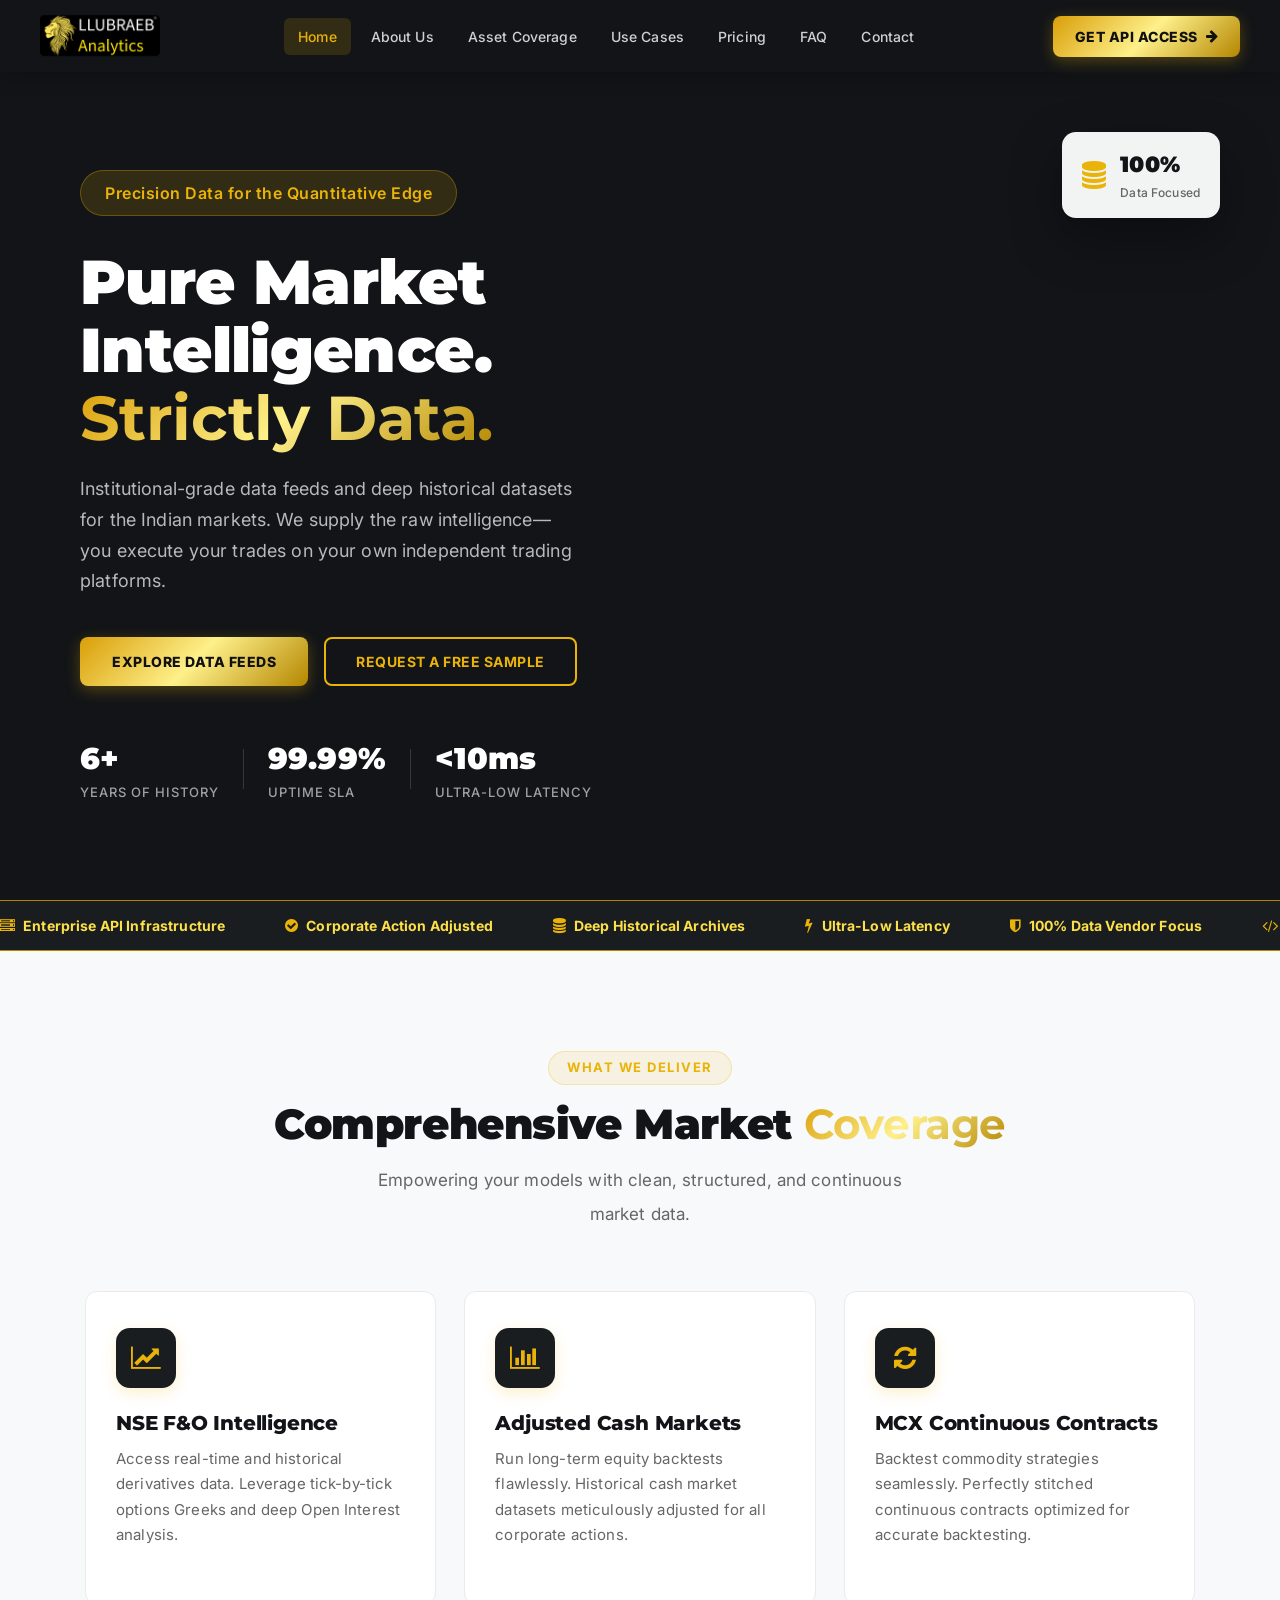
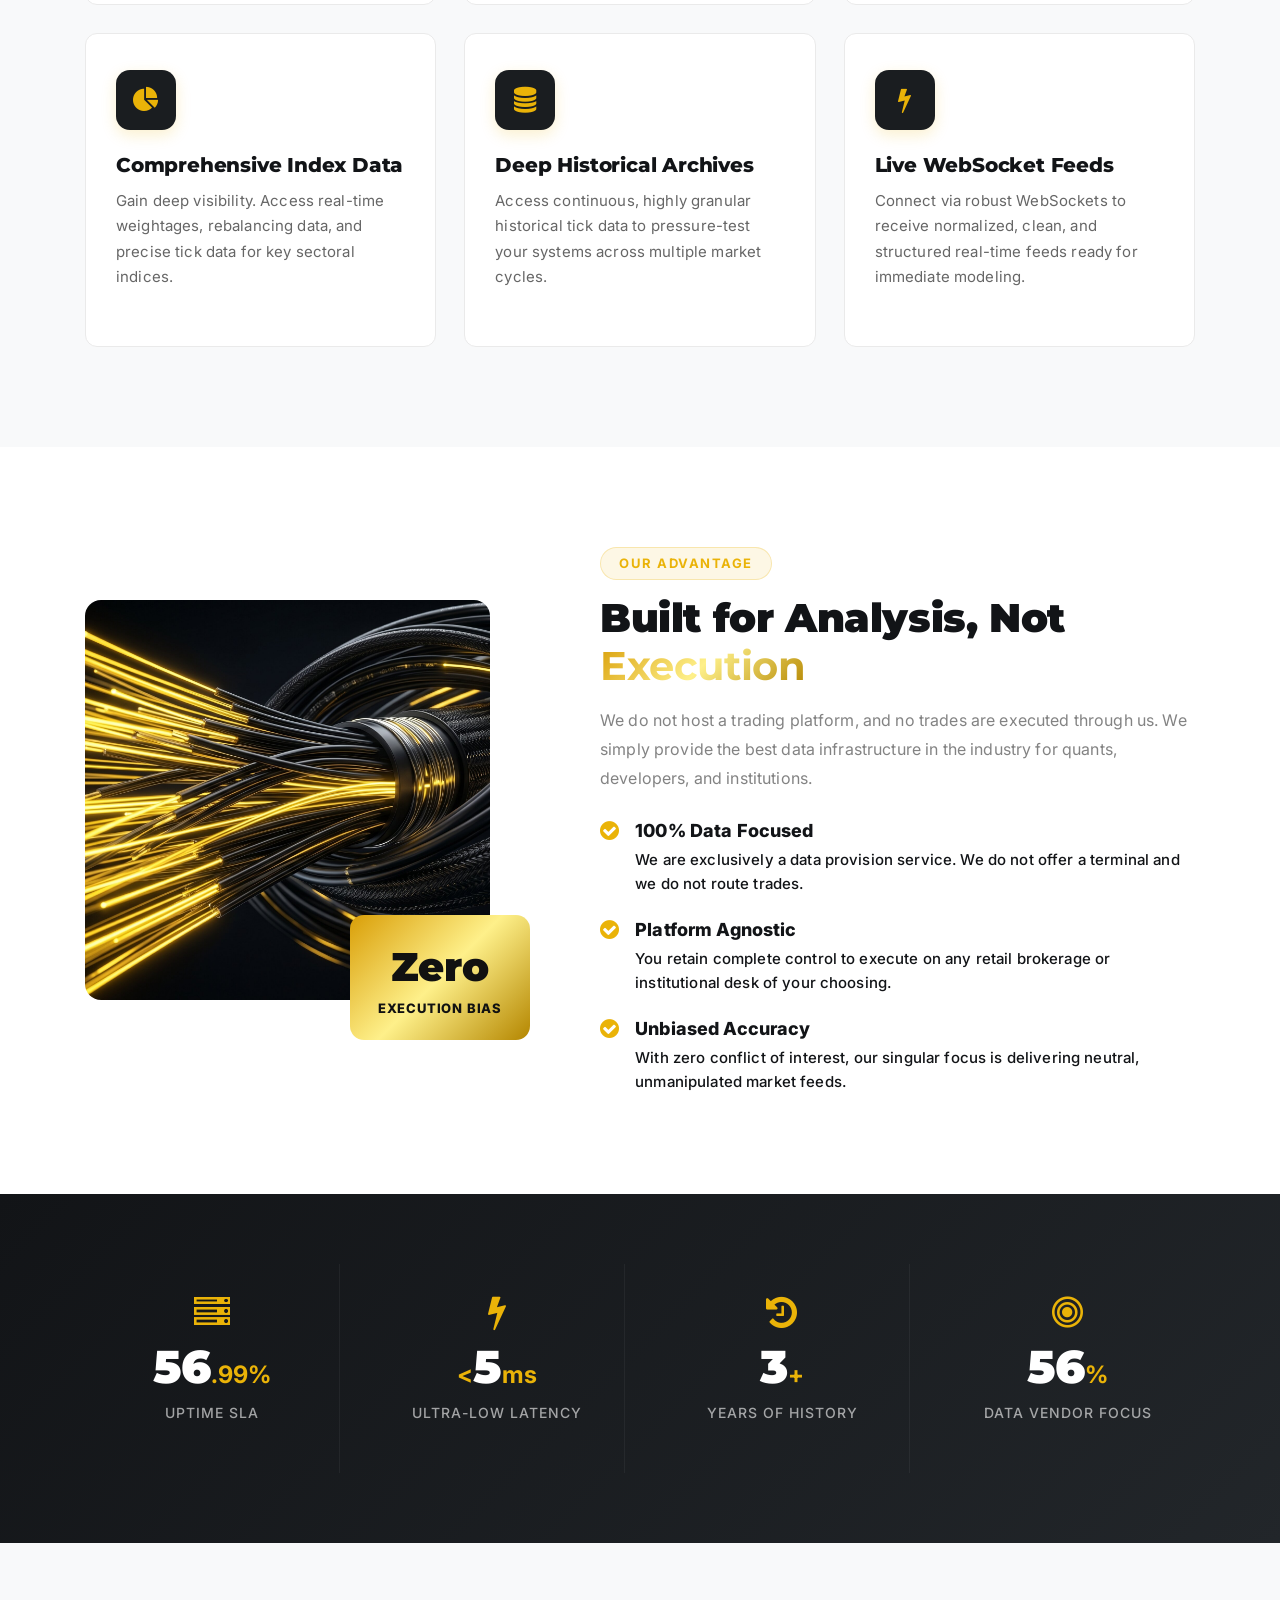
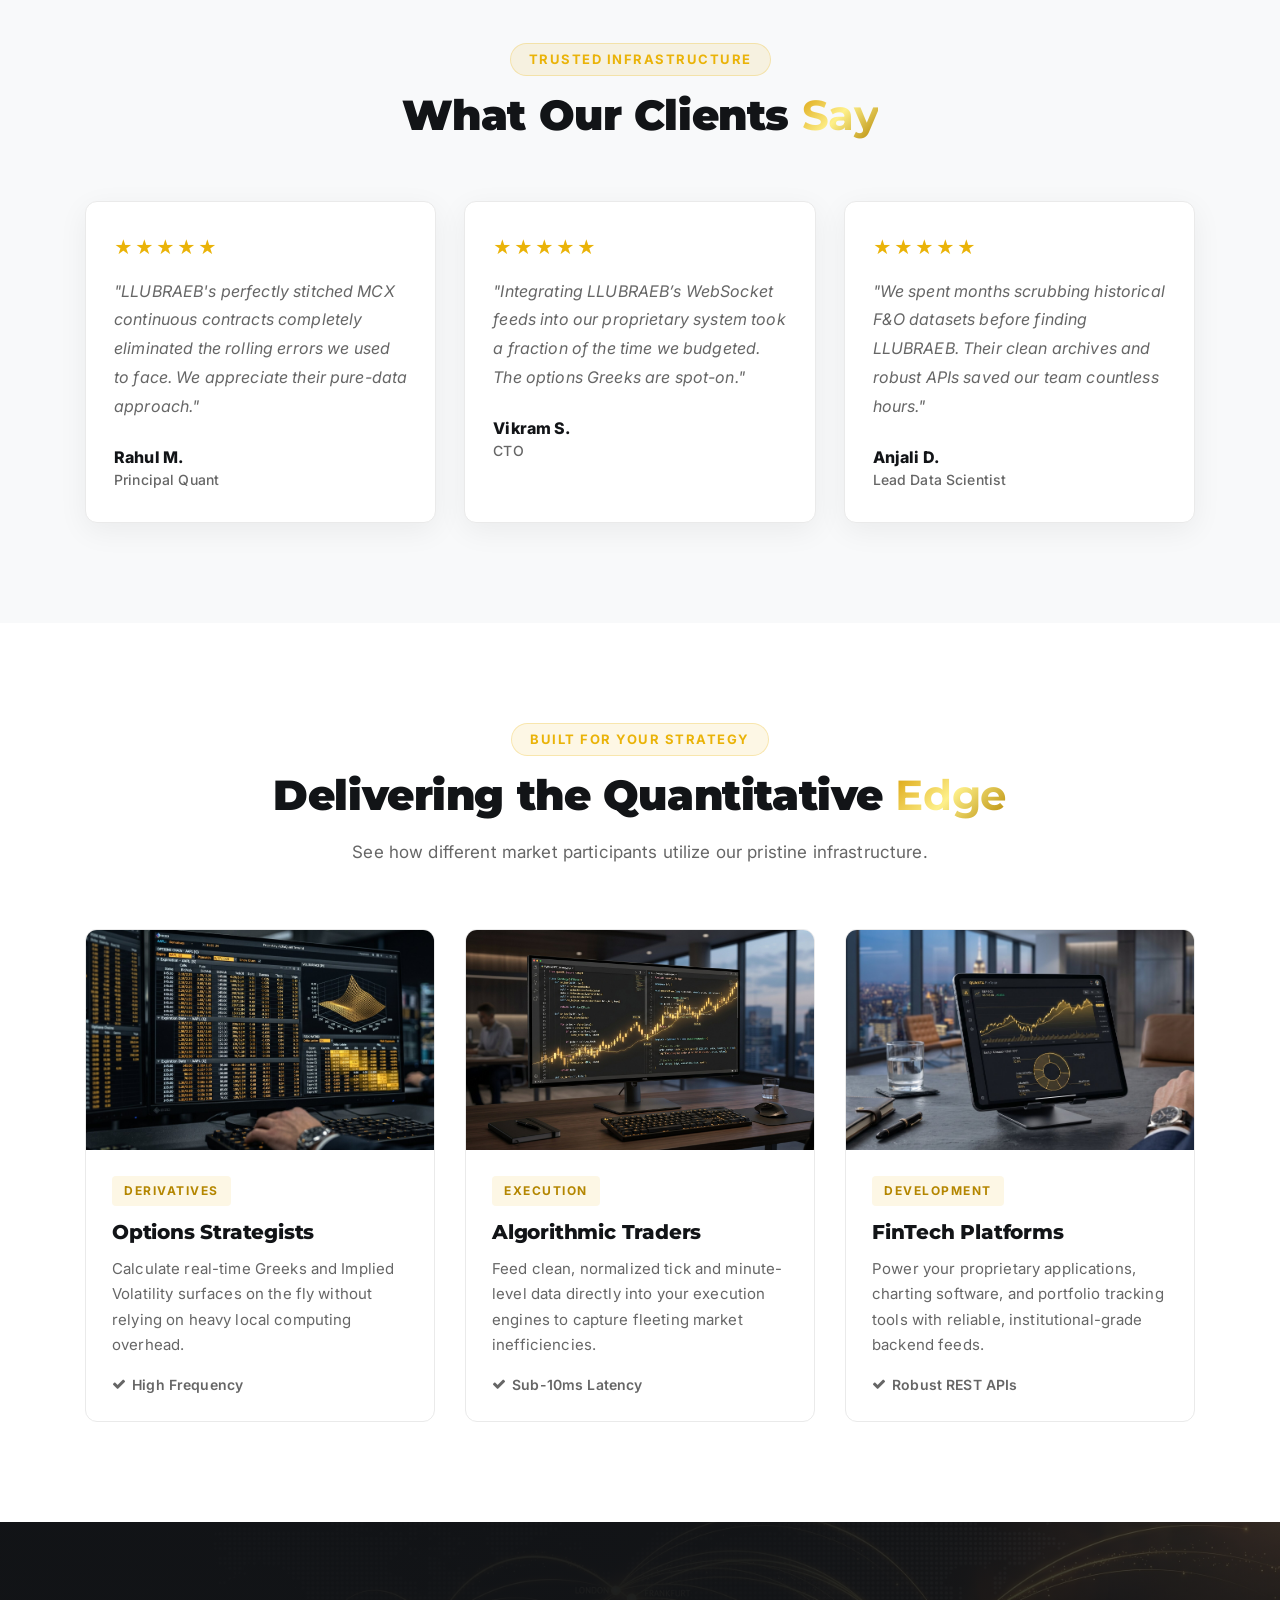
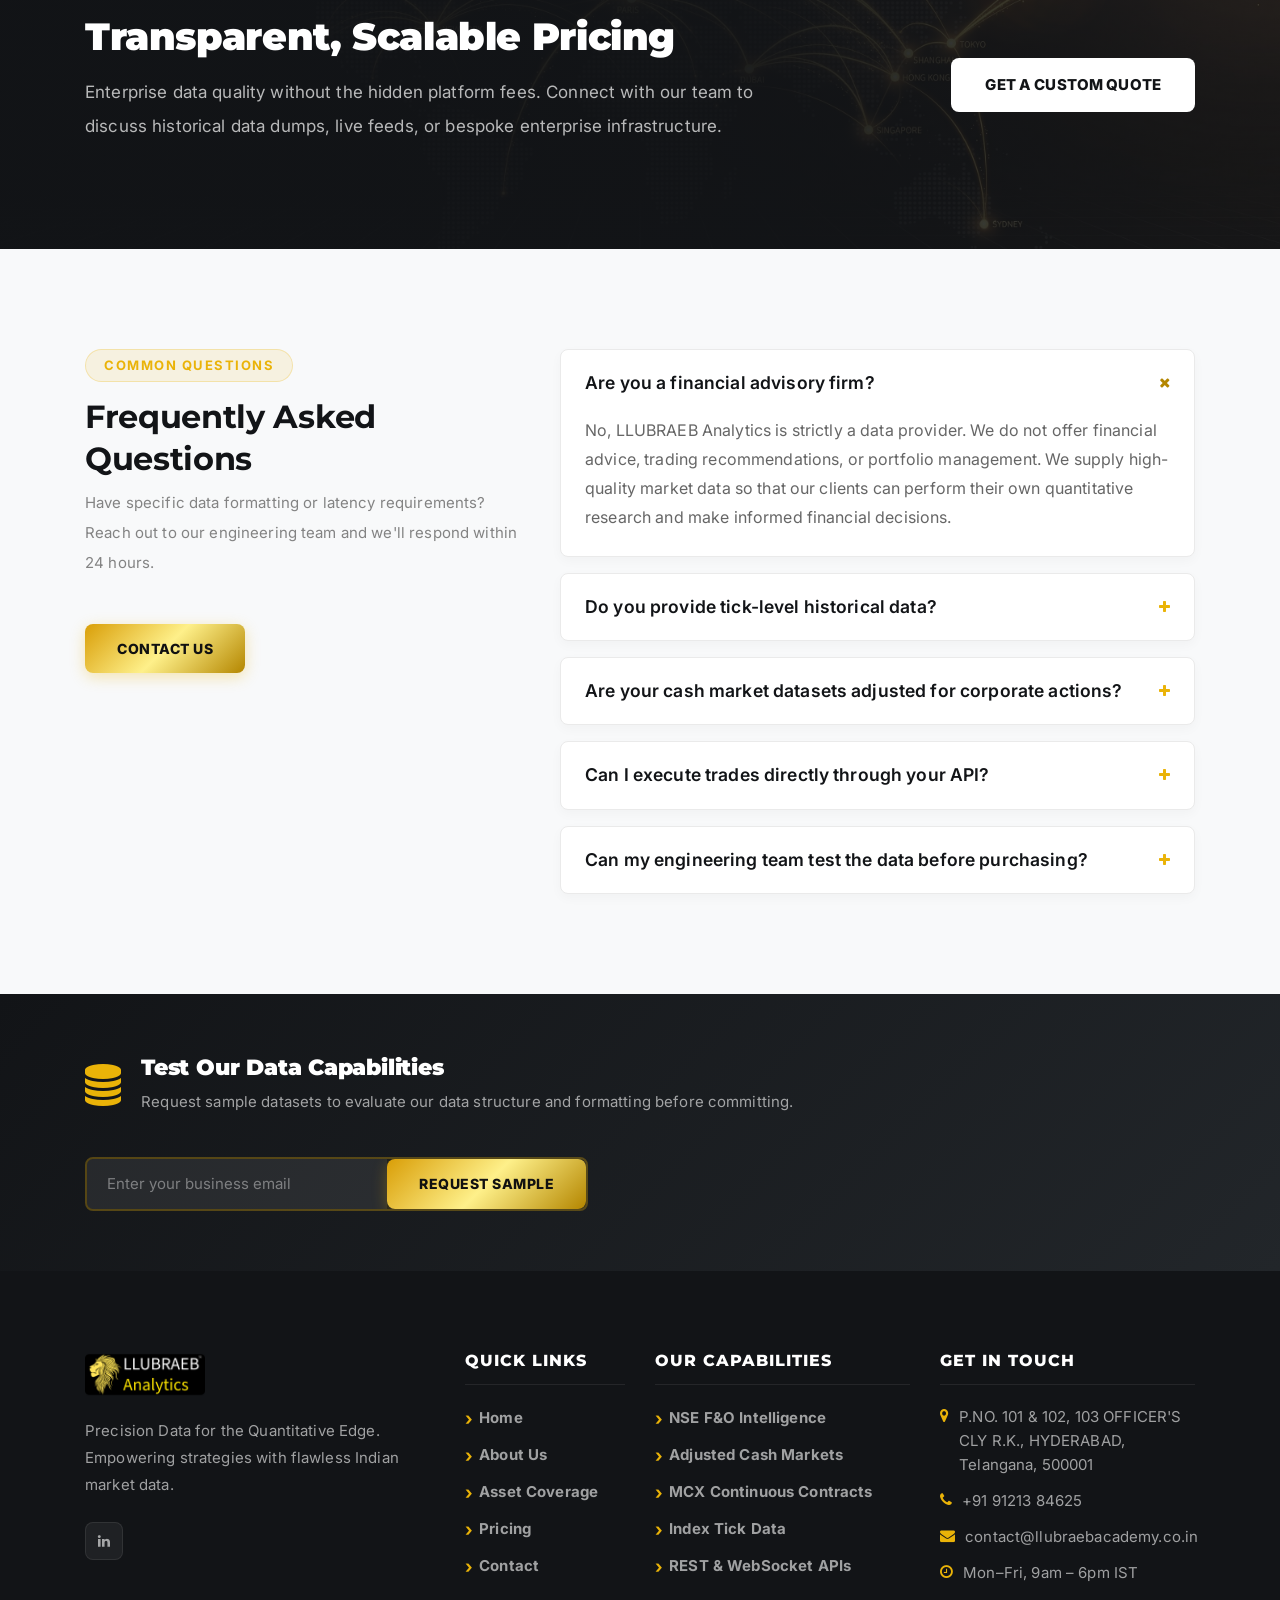
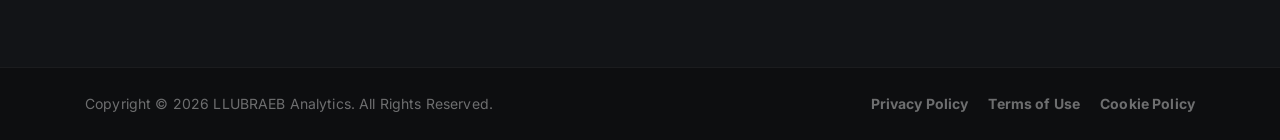
==== index.html @ 3b18da44 "Add files via upload" ====
<!DOCTYPE html>
<html lang="en">
<head>
    <meta charset="UTF-8">
    <meta name="description" content="LLUBRAEB Analytics - Pure Market Intelligence. Institutional-grade data feeds and deep historical datasets for the Indian markets.">
    <meta http-equiv="X-UA-Compatible" content="IE=edge">
    <meta name="viewport" content="width=device-width, initial-scale=1, shrink-to-fit=no">
    <title>LLUBRAEB Analytics - Precision Data for the Quantitative Edge</title>
    <link rel="icon" type="image/png" href="img/core-img/logo.png">
    <link rel="stylesheet" href="style.css">
    <link rel="stylesheet" href="css/custom-override.css">
</head>
<body>
    <div class="preloader d-flex align-items-center justify-content-center">
        <div class="lds-ellipsis"><div></div><div></div><div></div><div></div></div>
    </div>

    <header class="ve-header" id="ve-sticky">
        <div class="container-fluid ve-nav-wrap">
            <div class="ve-logo">
                <a href="index.html" style="display: flex; align-items: center;">
                    <img src="img/core-img/logo.png" alt="LLUBRAEB Analytics Logo" style="height: 48px; width: auto;">
                </a>
            </div>
            <nav class="ve-nav">
                <ul>
                    <li><a href="index.html" class="active">Home</a></li>
                    <li><a href="about.html">About Us</a></li>
                    <li><a href="#coverage">Asset Coverage</a></li>
                    <li><a href="#use-cases">Use Cases</a></li>
                    <li><a href="#pricing">Pricing</a></li>
                    <li><a href="#faq">FAQ</a></li>
                    <li><a href="contact.html">Contact</a></li>
                </ul>
            </nav>
            <div class="ve-nav-cta"><a href="contact.html" class="ve-cta-btn">Get API Access <i class="fa fa-arrow-right"></i></a></div>
            <button class="ve-toggler" id="ve-toggle"><span></span><span></span><span></span></button>
        </div>
        <div class="ve-mobile-menu" id="ve-mobile-menu">
            <ul>
                <li><a href="index.html" class="active">Home</a></li>
                <li><a href="about.html">About Us</a></li>
                <li><a href="#coverage">Asset Coverage</a></li>
                <li><a href="#use-cases">Use Cases</a></li>
                <li><a href="#pricing">Pricing</a></li>
                <li><a href="#faq">FAQ</a></li>
                <li><a href="contact.html">Contact</a></li>
            </ul>
        </div>
    </header>

    <section class="ve-hero">
        <div class="ve-hero-left">
            <span class="ve-hero-badge">Precision Data for the Quantitative Edge</span>
            <h1>Pure Market Intelligence.<br><span class="ve-highlight">Strictly Data.</span></h1>
            <p>Institutional-grade data feeds and deep historical datasets for the Indian markets. We supply the raw intelligence—you execute your trades on your own independent trading platforms.</p>
            <div class="ve-hero-btns">
                <a href="#coverage" class="ve-btn-primary">Explore Data Feeds</a>
                <a href="contact.html" class="ve-btn-ghost">Request a Free Sample</a>
            </div>
            <div class="ve-hero-stats">
                <div class="ve-stat"><strong>6+</strong><span>Years of History</span></div>
                <div class="ve-stat-divider"></div>
                <div class="ve-stat"><strong>99.99%</strong><span>Uptime SLA</span></div>
                <div class="ve-stat-divider"></div>
                <div class="ve-stat"><strong>&lt;10ms</strong><span>Ultra-Low Latency</span></div>
            </div>
        </div>
        <div class="ve-hero-right">
            <div class="ve-hero-slideshow">
                <div class="slide" style="background-image:url(img/bg-img/1.jpg);"></div>
                <div class="slide" style="background-image:url(img/bg-img/2.jpg);"></div>
                <div class="slide" style="background-image:url(img/bg-img/3.jpg);"></div>
                <div class="slide" style="background-image:url(img/bg-img/4.jpg);"></div>
            </div>
            <div class="ve-float-card">
                <i class="fa fa-database"></i>
                <div><strong>100%</strong><span>Data Focused</span></div>
            </div>
        </div>
    </section>

    <div class="ve-trust-bar">
        <div class="ve-trust-inner">
            <span><i class="fa fa-server"></i> Enterprise API Infrastructure</span>
            <span><i class="fa fa-check-circle"></i> Corporate Action Adjusted</span>
            <span><i class="fa fa-database"></i> Deep Historical Archives</span>
            <span><i class="fa fa-bolt"></i> Ultra-Low Latency</span>
            <span><i class="fa fa-shield"></i> 100% Data Vendor Focus</span>
            <span><i class="fa fa-code"></i> Developer & Quant Friendly</span>
            <span><i class="fa fa-server"></i> Enterprise API Infrastructure</span>
            <span><i class="fa fa-check-circle"></i> Corporate Action Adjusted</span>
            <span><i class="fa fa-database"></i> Deep Historical Archives</span>
            <span><i class="fa fa-bolt"></i> Ultra-Low Latency</span>
        </div>
    </div>

    <section id="coverage" class="ve-section ve-services-section">
        <div class="container">
            <div class="ve-section-header text-center">
                <span class="ve-section-tag">What We Deliver</span>
                <h2>Comprehensive Market <span>Coverage</span></h2>
                <p>Empowering your models with clean, structured, and continuous market data.</p>
            </div>
            <div class="ve-services-grid">
                <div class="ve-service-card wow fadeInUp" data-wow-delay="100ms">
                    <div class="ve-service-icon"><i class="fa fa-line-chart"></i></div>
                    <h4>NSE F&O Intelligence</h4>
                    <p>Access real-time and historical derivatives data. Leverage tick-by-tick options Greeks and deep Open Interest analysis.</p>
                </div>
                <div class="ve-service-card wow fadeInUp" data-wow-delay="200ms">
                    <div class="ve-service-icon"><i class="fa fa-bar-chart"></i></div>
                    <h4>Adjusted Cash Markets</h4>
                    <p>Run long-term equity backtests flawlessly. Historical cash market datasets meticulously adjusted for all corporate actions.</p>
                </div>
                <div class="ve-service-card wow fadeInUp" data-wow-delay="300ms">
                    <div class="ve-service-icon"><i class="fa fa-refresh"></i></div>
                    <h4>MCX Continuous Contracts</h4>
                    <p>Backtest commodity strategies seamlessly. Perfectly stitched continuous contracts optimized for accurate backtesting.</p>
                </div>
                <div class="ve-service-card wow fadeInUp" data-wow-delay="400ms">
                    <div class="ve-service-icon"><i class="fa fa-pie-chart"></i></div>
                    <h4>Comprehensive Index Data</h4>
                    <p>Gain deep visibility. Access real-time weightages, rebalancing data, and precise tick data for key sectoral indices.</p>
                </div>
                <div class="ve-service-card wow fadeInUp" data-wow-delay="500ms">
                    <div class="ve-service-icon"><i class="fa fa-database"></i></div>
                    <h4>Deep Historical Archives</h4>
                    <p>Access continuous, highly granular historical tick data to pressure-test your systems across multiple market cycles.</p>
                </div>
                <div class="ve-service-card wow fadeInUp" data-wow-delay="600ms">
                    <div class="ve-service-icon"><i class="fa fa-bolt"></i></div>
                    <h4>Live WebSocket Feeds</h4>
                    <p>Connect via robust WebSockets to receive normalized, clean, and structured real-time feeds ready for immediate modeling.</p>
                </div>
            </div>
        </div>
    </section>

    <section class="ve-section ve-whyus-section">
        <div class="container">
            <div class="row align-items-center">
                <div class="col-12 col-lg-5">
                    <div class="ve-whyus-img-wrap wow fadeInLeft" data-wow-delay="100ms">
                        <div class="ve-whyus-img-main bg-img" style="background-image:url(img/bg-img/5.jpg);"></div>
                        <div class="ve-whyus-badge"><strong>Zero</strong><span>Execution Bias</span></div>
                    </div>
                </div>
                <div class="col-12 col-lg-7 wow fadeInRight" data-wow-delay="200ms">
                    <div class="ve-whyus-content">
                        <span class="ve-section-tag">Our Advantage</span>
                        <h2>Built for Analysis, Not <span>Execution</span></h2>
                        <p>We do not host a trading platform, and no trades are executed through us. We simply provide the best data infrastructure in the industry for quants, developers, and institutions.</p>
                        <div class="ve-checklist">
                            <div class="ve-check-item"><i class="fa fa-check-circle"></i><div><strong>100% Data Focused</strong><p>We are exclusively a data provision service. We do not offer a terminal and we do not route trades.</p></div></div>
                            <div class="ve-check-item"><i class="fa fa-check-circle"></i><div><strong>Platform Agnostic</strong><p>You retain complete control to execute on any retail brokerage or institutional desk of your choosing.</p></div></div>
                            <div class="ve-check-item"><i class="fa fa-check-circle"></i><div><strong>Unbiased Accuracy</strong><p>With zero conflict of interest, our singular focus is delivering neutral, unmanipulated market feeds.</p></div></div>
                        </div>
                    </div>
                </div>
            </div>
        </div>
    </section>

    <section class="ve-counter-section">
        <div class="container">
            <div class="ve-counter-grid">
                <div class="ve-counter-item wow fadeInUp" data-wow-delay="100ms"><i class="fa fa-server"></i><strong class="counter" data-count="99">0</strong><span>.99%</span><p>Uptime SLA</p></div>
                <div class="ve-counter-item wow fadeInUp" data-wow-delay="200ms"><i class="fa fa-bolt"></i><span>&lt;</span><strong class="counter" data-count="10">0</strong><span>ms</span><p>Ultra-Low Latency</p></div>
                <div class="ve-counter-item wow fadeInUp" data-wow-delay="300ms"><i class="fa fa-history"></i><strong class="counter" data-count="6">0</strong><span>+</span><p>Years of History</p></div>
                <div class="ve-counter-item wow fadeInUp" data-wow-delay="400ms"><i class="fa fa-bullseye"></i><strong class="counter" data-count="100">0</strong><span>%</span><p>Data Vendor Focus</p></div>
            </div>
        </div>
    </section>

    <section class="ve-section ve-testimonials-section">
        <div class="container">
            <div class="ve-section-header text-center">
                <span class="ve-section-tag">Trusted Infrastructure</span>
                <h2>What Our Clients <span>Say</span></h2>
            </div>
            <div class="ve-testi-grid">
                <div class="ve-testi-card wow fadeInUp" data-wow-delay="100ms">
                    <div class="ve-testi-stars">&#9733;&#9733;&#9733;&#9733;&#9733;</div>
                    <p>"LLUBRAEB's perfectly stitched MCX continuous contracts completely eliminated the rolling errors we used to face. We appreciate their pure-data approach."</p>
                    <div class="ve-testi-author"><div><strong>Rahul M.</strong><span>Principal Quant</span></div></div>
                </div>
                <div class="ve-testi-card wow fadeInUp" data-wow-delay="250ms">
                    <div class="ve-testi-stars">&#9733;&#9733;&#9733;&#9733;&#9733;</div>
                    <p>"Integrating LLUBRAEB’s WebSocket feeds into our proprietary system took a fraction of the time we budgeted. The options Greeks are spot-on."</p>
                    <div class="ve-testi-author"><div><strong>Vikram S.</strong><span>CTO</span></div></div>
                </div>
                <div class="ve-testi-card wow fadeInUp" data-wow-delay="400ms">
                    <div class="ve-testi-stars">&#9733;&#9733;&#9733;&#9733;&#9733;</div>
                    <p>"We spent months scrubbing historical F&O datasets before finding LLUBRAEB. Their clean archives and robust APIs saved our team countless hours."</p>
                    <div class="ve-testi-author"><div><strong>Anjali D.</strong><span>Lead Data Scientist</span></div></div>
                </div>
            </div>
        </div>
    </section>

    <section id="use-cases" class="ve-section ve-insights-section">
        <div class="container">
            <div class="ve-section-header text-center">
                <span class="ve-section-tag">Built For Your Strategy</span>
                <h2>Delivering the Quantitative <span>Edge</span></h2>
                <p>See how different market participants utilize our pristine infrastructure.</p>
            </div>
            <div class="row">
                <div class="col-12 col-md-4 wow fadeInUp" data-wow-delay="100ms">
                    <div class="ve-insight-card">
                        <div class="ve-insight-img bg-img" style="background-image:url(img/bg-img/10.jpg);"></div>
                        <div class="ve-insight-body">
                            <span class="ve-insight-cat">Derivatives</span>
                            <h5>Options Strategists</h5>
                            <p>Calculate real-time Greeks and Implied Volatility surfaces on the fly without relying on heavy local computing overhead.</p>
                            <div class="ve-insight-meta"><span><i class="fa fa-check"></i> High Frequency</span></div>
                        </div>
                    </div>
                </div>
                <div class="col-12 col-md-4 wow fadeInUp" data-wow-delay="250ms">
                    <div class="ve-insight-card">
                        <div class="ve-insight-img bg-img" style="background-image:url(img/bg-img/11.jpg);"></div>
                        <div class="ve-insight-body">
                            <span class="ve-insight-cat">Execution</span>
                            <h5>Algorithmic Traders</h5>
                            <p>Feed clean, normalized tick and minute-level data directly into your execution engines to capture fleeting market inefficiencies.</p>
                            <div class="ve-insight-meta"><span><i class="fa fa-check"></i> Sub-10ms Latency</span></div>
                        </div>
                    </div>
                </div>
                <div class="col-12 col-md-4 wow fadeInUp" data-wow-delay="400ms">
                    <div class="ve-insight-card">
                        <div class="ve-insight-img bg-img" style="background-image:url(img/bg-img/12.jpg);"></div>
                        <div class="ve-insight-body">
                            <span class="ve-insight-cat">Development</span>
                            <h5>FinTech Platforms</h5>
                            <p>Power your proprietary applications, charting software, and portfolio tracking tools with reliable, institutional-grade backend feeds.</p>
                            <div class="ve-insight-meta"><span><i class="fa fa-check"></i> Robust REST APIs</span></div>
                        </div>
                    </div>
                </div>
            </div>
        </div>
    </section>

    <section id="pricing" class="ve-cta-banner bg-img" style="background-image:url(img/bg-img/6.jpg);">
        <div class="ve-cta-overlay"></div>
        <div class="container ve-cta-content">
            <div class="row align-items-center">
                <div class="col-12 col-lg-8">
                    <h2>Transparent, Scalable <span>Pricing</span></h2>
                    <p>Enterprise data quality without the hidden platform fees. Connect with our team to discuss historical data dumps, live feeds, or bespoke enterprise infrastructure.</p>
                </div>
                <div class="col-12 col-lg-4 text-lg-right"><a href="contact.html" class="ve-btn-white">Get a Custom Quote</a></div>
            </div>
        </div>
    </section>

    <section id="faq" class="ve-section ve-faq-section bg-light" style="padding: 100px 0;">
        <div class="container">
            <div class="row align-items-start">
                <div class="col-12 col-lg-5 wow fadeInLeft" data-wow-delay="100ms">
                    <span class="ve-section-tag">Common Questions</span>
                    <h2>Frequently Asked <span>Questions</span></h2>
                    <p>Have specific data formatting or latency requirements? Reach out to our engineering team and we'll respond within 24 hours.</p>
                    <a href="contact.html" class="ve-btn-primary mt-30">Contact Us</a>
                </div>
                <div class="col-12 col-lg-7 wow fadeInRight" data-wow-delay="200ms">
                    <div class="ve-faq-list">
                        <div class="ve-faq-item open">
                            <div class="ve-faq-q"><span>Are you a financial advisory firm?</span><i class="fa fa-plus"></i></div>
                            <div class="ve-faq-a">No, LLUBRAEB Analytics is strictly a data provider. We do not offer financial advice, trading recommendations, or portfolio management. We supply high-quality market data so that our clients can perform their own quantitative research and make informed financial decisions.</div>
                        </div>
                        <div class="ve-faq-item">
                            <div class="ve-faq-q"><span>Do you provide tick-level historical data?</span><i class="fa fa-plus"></i></div>
                            <div class="ve-faq-a">Yes. Our historical archives include granular tick-by-tick data, allowing for precise slippage modeling and high-frequency backtesting.</div>
                        </div>
                        <div class="ve-faq-item">
                            <div class="ve-faq-q"><span>Are your cash market datasets adjusted for corporate actions?</span><i class="fa fa-plus"></i></div>
                            <div class="ve-faq-a">Absolutely. All historical equity data is meticulously adjusted for corporate actions, including splits, bonuses, and dividends, to ensure seamless backtesting.</div>
                        </div>
                        <div class="ve-faq-item">
                            <div class="ve-faq-q"><span>Can I execute trades directly through your API?</span><i class="fa fa-plus"></i></div>
                            <div class="ve-faq-a">No. LLUBRAEB Analytics is strictly a data vendor. We provide the intelligence; you use your own connected brokerage or proprietary terminal to execute the trades.</div>
                        </div>
                        <div class="ve-faq-item">
                            <div class="ve-faq-q"><span>Can my engineering team test the data before purchasing?</span><i class="fa fa-plus"></i></div>
                            <div class="ve-faq-a">Yes. We provide sample datasets so your developers and quants can evaluate our data structure, cleanliness, and formatting before making a commitment.</div>
                        </div>
                    </div>
                </div>
            </div>
        </div>
    </section>

    <section class="ve-newsletter-section">
        <div class="container">
            <div class="ve-newsletter-wrap">
                <div class="ve-nl-left">
                    <i class="fa fa-database"></i>
                    <div>
                        <h3>Test Our Data Capabilities</h3>
                        <p>Request sample datasets to evaluate our data structure and formatting before committing.</p>
                    </div>
                </div>
                <div class="ve-nl-right">
                    <form class="ve-nl-form" action="javascript:void(0);" onsubmit="alert('Thank you! Your request has been received. Our team will contact you shortly.'); return false;">
                        <input type="email" placeholder="Enter your business email" required>
                        <button type="submit">Request Sample</button>
                    </form>
                </div>
            </div>
        </div>
    </section>

    <footer class="ve-footer">
        <div class="container">
            <div class="row">
                <div class="col-12 col-sm-6 col-lg-4 mb-50">
                    <div class="ve-footer-brand">
                        <a href="index.html" class="ve-footer-logo" style="display: flex; align-items: center; margin-bottom: 15px;">
                            <img src="img/core-img/logo.png" alt="LLUBRAEB Analytics Logo" style="height: 48px; width: auto;">
                        </a>
                        <p>Precision Data for the Quantitative Edge. Empowering strategies with flawless Indian market data.</p>
                        <div class="ve-social"><a href="https://www.linkedin.com/company/llubraeb-academy/"><i class="fa fa-linkedin"></i></a></div>
                    </div>
                </div>
                <div class="col-12 col-sm-6 col-lg-2 mb-50">
                    <h5 class="ve-footer-title">Quick Links</h5>
                    <ul class="ve-footer-links">
                        <li><a href="index.html">Home</a></li>
                        <li><a href="about.html">About Us</a></li>
                        <li><a href="#coverage">Asset Coverage</a></li>
                        <li><a href="#pricing">Pricing</a></li>
                        <li><a href="contact.html">Contact</a></li>
                    </ul>
                </div>
                <div class="col-12 col-sm-6 col-lg-3 mb-50">
                    <h5 class="ve-footer-title">Our Capabilities</h5>
                    <ul class="ve-footer-links">
                        <li><a href="services.html">NSE F&O Intelligence</a></li>
                        <li><a href="services.html">Adjusted Cash Markets</a></li>
                        <li><a href="services.html">MCX Continuous Contracts</a></li>
                        <li><a href="services.html">Index Tick Data</a></li>
                        <li><a href="services.html">REST & WebSocket APIs</a></li>
                    </ul>
                </div>
                <div class="col-12 col-sm-6 col-lg-3 mb-50">
                    <h5 class="ve-footer-title">Get In Touch</h5>
                    <ul class="ve-footer-contact">
                        <li><i class="fa fa-map-marker"></i> P.NO. 101 & 102, 103 OFFICER'S CLY R.K., HYDERABAD, Telangana, 500001</li>
                        <li><i class="fa fa-phone"></i> +91 91213 84625</li>
                        <li><i class="fa fa-envelope"></i> contact@llubraebacademy.co.in</li>
                        <li><i class="fa fa-clock-o"></i> Mon–Fri, 9am – 6pm IST</li>
                    </ul>
                </div>
            </div>
        </div>

        <div class="ve-footer-bottom">
            <div class="container">
                <div class="ve-footer-bottom-inner">
                    <p>Copyright &copy; <script>document.write(new Date().getFullYear());</script> LLUBRAEB Analytics. All Rights Reserved.</p>
                    <ul>
                        <li><a href="privacy.html">Privacy Policy</a></li>
                        <li><a href="terms.html">Terms of Use</a></li>
                        <li><a href="cookie.html">Cookie Policy</a></li>
                    </ul>
                </div>
            </div>
        </div>
    </footer>

    <script src="js/jquery/jquery-2.2.4.min.js"></script>
    <script src="js/bootstrap/popper.min.js"></script>
    <script src="js/bootstrap/bootstrap.min.js"></script>
    <script src="js/plugins/plugins.js"></script>
    <script src="js/active.js"></script>
    <script src="js/vaultedge.js"></script>
</body>
</html>
---- style.css ----
/* [Core Stylesheet - 1.0] */
/* :: 1.0 Import Fonts */
@import url("https://fonts.googleapis.com/css2?family=Raleway:wght@300;400;500;600;700&family=Source+Sans+3:wght@300;400;600;700&display=swap");
/* :: 2.0 Import All CSS */
@import url(css/bootstrap.min.css);
@import url(css/classy-nav.css);
@import url(css/owl.carousel.min.css);
@import url(css/animate.css);
@import url(css/font-awesome.min.css);
@import url(css/credit-icon.css);
/* :: 3.0 Base CSS */
* {
  margin: 0;
  padding: 0; }

body {
  font-family: "Source Sans 3", sans-serif;
  font-size: 14px; }

h1,
h2,
h3,
h4,
h5,
h6 {
  font-family: "Raleway", sans-serif;
  color: #000000;
  line-height: 1.3;
  font-weight: 700; }

p {
  color: #838383;
  font-size: 15px;
  line-height: 2;
  font-weight: 400; }

a,
a:hover,
a:focus {
  -webkit-transition-duration: 500ms;
  transition-duration: 500ms;
  text-decoration: none;
  outline: 0 solid transparent;
  color: #000000;
  font-weight: 700;
  font-size: 16px; }

ul,
ol {
  margin: 0; }
  ul li,
  ol li {
    list-style: none; }

img {
  height: auto;
  max-width: 100%; }

/* :: 3.1.0 Spacing */
.mt-15 {
  margin-top: 15px !important; }

.mt-30 {
  margin-top: 30px !important; }

.mt-50 {
  margin-top: 50px !important; }

.mt-70 {
  margin-top: 70px !important; }

.mt-100 {
  margin-top: 100px !important; }

.mb-15 {
  margin-bottom: 15px !important; }

.mb-30 {
  margin-bottom: 30px !important; }

.mb-50 {
  margin-bottom: 50px !important; }

.mb-70 {
  margin-bottom: 70px !important; }

.mb-100 {
  margin-bottom: 100px !important; }

.ml-15 {
  margin-left: 15px !important; }

.ml-30 {
  margin-left: 30px !important; }

.ml-50 {
  margin-left: 50px !important; }

.mr-15 {
  margin-right: 15px !important; }

.mr-30 {
  margin-right: 30px !important; }

.mr-50 {
  margin-right: 50px !important; }

/* :: 3.2.0 Height */
.height-400 {
  height: 400px !important; }

.height-500 {
  height: 500px !important; }

.height-600 {
  height: 600px !important; }

.height-700 {
  height: 700px !important; }

.height-800 {
  height: 800px !important; }

/* :: 3.3.0 Section Padding */
.section-padding-100 {
  padding-top: 100px;
  padding-bottom: 100px; }

.section-padding-100-0 {
  padding-top: 100px;
  padding-bottom: 0; }

.section-padding-0-100 {
  padding-top: 0;
  padding-bottom: 100px; }

.section-padding-100-70 {
  padding-top: 100px;
  padding-bottom: 70px; }

/* :: 3.4.0 Preloader */
.preloader {
  background-color: #1b3a6b;
  width: 100%;
  height: 100%;
  position: fixed;
  top: 0;
  left: 0;
  right: 0;
  z-index: 99999; }
  .preloader .lds-ellipsis {
    display: inline-block;
    position: relative;
    width: 64px;
    height: 64px; }
    .preloader .lds-ellipsis div {
      position: absolute;
      top: 27px;
      width: 11px;
      height: 11px;
      border-radius: 50%;
      background: #0e9c7f;
      animation-timing-function: cubic-bezier(0, 1, 1, 0); }
      .preloader .lds-ellipsis div:nth-child(1) {
        left: 6px;
        -webkit-animation: lds-ellipsis1 0.6s infinite;
        animation: lds-ellipsis1 0.6s infinite; }
      .preloader .lds-ellipsis div:nth-child(2) {
        left: 6px;
        -webkit-animation: lds-ellipsis2 0.6s infinite;
        animation: lds-ellipsis2 0.6s infinite; }
      .preloader .lds-ellipsis div:nth-child(3) {
        left: 26px;
        -webkit-animation: lds-ellipsis2 0.6s infinite;
        animation: lds-ellipsis2 0.6s infinite; }
      .preloader .lds-ellipsis div:nth-child(4) {
        left: 45px;
        -webkit-animation: lds-ellipsis3 0.6s infinite;
        animation: lds-ellipsis3 0.6s infinite; }

@-webkit-keyframes lds-ellipsis1 {
  0% {
    -webkit-transform: scale(0);
    transform: scale(0); }
  100% {
    -webkit-transform: scale(1);
    transform: scale(1); } }
@keyframes lds-ellipsis1 {
  0% {
    -webkit-transform: scale(0);
    transform: scale(0); }
  100% {
    -webkit-transform: scale(1);
    transform: scale(1); } }
@-webkit-keyframes lds-ellipsis3 {
  0% {
    -webkit-transform: scale(1);
    transform: scale(1); }
  100% {
    -webkit-transform: scale(0);
    transform: scale(0); } }
@keyframes lds-ellipsis3 {
  0% {
    -webkit-transform: scale(1);
    transform: scale(1); }
  100% {
    -webkit-transform: scale(0);
    transform: scale(0); } }
@-webkit-keyframes lds-ellipsis2 {
  0% {
    -webkit-transform: translate(0, 0);
    transform: translate(0, 0); }
  100% {
    -webkit-transform: translate(19px, 0);
    transform: translate(19px, 0); } }
@keyframes lds-ellipsis2 {
  0% {
    -webkit-transform: translate(0, 0);
    transform: translate(0, 0); }
  100% {
    -webkit-transform: translate(19px, 0);
    transform: translate(19px, 0); } }
/* :: 3.5.0 Miscellaneous */
.jarallax {
  position: relative;
  z-index: 0; }

.jarallax > .jarallax-img {
  position: absolute;
  object-fit: cover;
  font-family: 'object-fit: cover;';
  top: 0;
  left: 0;
  width: 100%;
  height: 100%;
  z-index: -1; }

.section-heading {
  position: relative;
  z-index: 1;
  margin-bottom: 30px; }
  .section-heading .line {
    width: 25px;
    height: 5px;
    border-radius: 3px;
    background-color: #0e9c7f;
    margin-bottom: 20px; }
  .section-heading p {
    font-size: 12px;
    margin-bottom: 0;
    letter-spacing: 2px;
    color: #a5a5a5;
    text-transform: uppercase; }
  .section-heading h2 {
    font-size: 36px;
    color: #212121;
    font-weight: 700;
    margin-bottom: 0; }
    @media only screen and (min-width: 992px) and (max-width: 1199px) {
      .section-heading h2 {
        font-size: 28px; } }
    @media only screen and (min-width: 768px) and (max-width: 991px) {
      .section-heading h2 {
        font-size: 24px; } }
    @media only screen and (max-width: 767px) {
      .section-heading h2 {
        font-size: 24px; } }
  .section-heading.white .line {
    background-color: #ffffff; }
  .section-heading.white p,
  .section-heading.white h2 {
    color: #ffffff; }
  .section-heading.text-center .line {
    margin-left: auto;
    margin-right: auto; }

.box-shadow {
  position: relative;
  z-index: 1; }
  .box-shadow:hover {
    box-shadow: 0 0 24px rgba(0, 0, 0, 0.2); }

.tooltip-inner {
  background-color: #0e9c7f;
  box-shadow: 0 0 24px rgba(0, 0, 0, 0.2); }

.tooltip .arrow::before {
  border-bottom-color: #0e9c7f; }

.bg-img {
  background-position: center center;
  background-size: cover;
  background-repeat: no-repeat; }

.bg-white {
  background-color: #ffffff !important; }

.bg-dark {
  background-color: #000000 !important; }

.bg-transparent {
  background-color: transparent !important; }

.bg-gray {
  background-color: #f5f7fa; }

.font-bold {
  font-weight: 700; }

.font-light {
  font-weight: 300; }

.bg-overlay {
  position: relative;
  z-index: 2;
  background-position: center center;
  background-size: cover; }
  .bg-overlay::after {
    background-color: rgba(0, 0, 0, 0.61);
    position: absolute;
    z-index: -1;
    top: 0;
    left: 0;
    width: 100%;
    height: 100%;
    content: ""; }

.bg-fixed {
  background-attachment: fixed !important; }

/* :: 3.6.0 ScrollUp */
#scrollUp {
  background-color: #1b3a6b;
  border-radius: 5px 0 0 5px;
  bottom: 70px;
  color: #ffffff;
  font-size: 10px;
  padding: 12px 0;
  height: 60px;
  line-height: 1.5;
  right: 0;
  text-align: center;
  width: 35px;
  -webkit-transition-duration: 500ms;
  transition-duration: 500ms;
  font-weight: 700;
  box-shadow: 0 1px 5px 2px rgba(0, 0, 0, 0.15);
  text-transform: uppercase; }
  #scrollUp i {
    font-size: 18px;
    display: block; }
  #scrollUp:hover {
    background-color: #0e9c7f;
    color: #ffffff; }

/* :: 3.7.0 Credit Button */
.credit-btn {
  -webkit-transition-duration: 500ms;
  transition-duration: 500ms;
  background-color: #0e9c7f;
  position: relative;
  z-index: 1;
  display: inline-block;
  min-width: 175px;
  height: 48px;
  color: #ffffff;
  border-radius: 5px;
  padding: 0 30px;
  font-size: 14px;
  line-height: 48px;
  font-weight: 700;
  text-transform: uppercase; }
  .credit-btn:hover, .credit-btn:focus {
    font-size: 14px;
    font-weight: 700;
    background-color: #1b3a6b;
    color: #ffffff; }
  .credit-btn.btn-2 {
    background-color: #1b3a6b;
    color: #ffffff; }
    .credit-btn.btn-2:hover, .credit-btn.btn-2:focus {
      background-color: #0e9c7f;
      color: #ffffff; }
  .credit-btn.btn-3 {
    background-color: transparent;
    color: #1b3a6b;
    border: 2px solid #1b3a6b;
    line-height: 44px; }
    .credit-btn.btn-3:hover, .credit-btn.btn-3:focus {
      border: 2px solid #1b3a6b;
      background-color: #1b3a6b;
      color: #ffffff; }

/* :: 4.0 Header Area CSS */
.header-area {
  position: relative;
  z-index: 1000;
  width: 100%; }
  .header-area .top-header-area {
    position: relative;
    z-index: 1;
    width: 100%;
    height: 80px;
    background-color: #eef1f7; }
    .header-area .top-header-area .top-contact-info {
      position: relative;
      z-index: 1; }
      .header-area .top-header-area .top-contact-info a {
        display: inline-block;
        color: #838383;
        font-size: 14px;
        margin-bottom: 0;
        display: -webkit-box;
        display: -ms-flexbox;
        display: flex;
        -webkit-box-align: center;
        -ms-flex-align: center;
        -ms-grid-row-align: center;
        align-items: center;
        font-weight: 600; }
        .header-area .top-header-area .top-contact-info a img {
          margin-right: 10px; }
        @media only screen and (max-width: 767px) {
          .header-area .top-header-area .top-contact-info a span {
            display: none; } }
        .header-area .top-header-area .top-contact-info a:first-child {
          margin-right: 30px; }
        .header-area .top-header-area .top-contact-info a:hover, .header-area .top-header-area .top-contact-info a:focus {
          color: #1b3a6b; }
        @media only screen and (min-width: 768px) and (max-width: 991px) {
          .header-area .top-header-area .top-contact-info a {
            font-size: 13px; } }
  .header-area .credit-main-menu {
    position: relative;
    width: 100%;
    z-index: 1;
    background-color: #0e9c7f; }
    .header-area .credit-main-menu::after {
      width: 50%;
      height: 100%;
      background-color: #1b3a6b;
      position: absolute;
      top: 0;
      left: 0;
      content: '';
      z-index: 1; }
    .header-area .credit-main-menu .classy-nav-container {
      background-color: transparent; }
    .header-area .credit-main-menu .classy-navbar {
      height: 85px;
      padding: 0;
      background-color: #1b3a6b; }
      @media only screen and (max-width: 767px) {
        .header-area .credit-main-menu .classy-navbar {
          height: 70px; } }
      .header-area .credit-main-menu .classy-navbar .classynav ul li a {
        font-weight: 600;
        text-transform: capitalize;
        font-size: 15px;
        padding: 0 15px;
        color: #ffffff; }
        .header-area .credit-main-menu .classy-navbar .classynav ul li a:hover, .header-area .credit-main-menu .classy-navbar .classynav ul li a:focus {
          color: #0e9c7f; }
        @media only screen and (min-width: 992px) and (max-width: 1199px) {
          .header-area .credit-main-menu .classy-navbar .classynav ul li a {
            font-size: 14px; } }
        @media only screen and (min-width: 768px) and (max-width: 991px) {
          .header-area .credit-main-menu .classy-navbar .classynav ul li a {
            color: #1b3a6b; } }
        @media only screen and (max-width: 767px) {
          .header-area .credit-main-menu .classy-navbar .classynav ul li a {
            color: #1b3a6b; } }
      .header-area .credit-main-menu .classy-navbar .classynav > ul > li:first-child a {
        padding-left: 0; }
        @media only screen and (min-width: 768px) and (max-width: 991px) {
          .header-area .credit-main-menu .classy-navbar .classynav > ul > li:first-child a {
            padding-left: 15px; } }
        @media only screen and (max-width: 767px) {
          .header-area .credit-main-menu .classy-navbar .classynav > ul > li:first-child a {
            padding-left: 15px; } }
      .header-area .credit-main-menu .classy-navbar .classynav ul li.megamenu-item > a::after,
      .header-area .credit-main-menu .classy-navbar .classynav ul li.has-down > a::after {
        color: #ffffff; }
        @media only screen and (min-width: 768px) and (max-width: 991px) {
          .header-area .credit-main-menu .classy-navbar .classynav ul li.megamenu-item > a::after,
          .header-area .credit-main-menu .classy-navbar .classynav ul li.has-down > a::after {
            color: #1b3a6b; } }
        @media only screen and (max-width: 767px) {
          .header-area .credit-main-menu .classy-navbar .classynav ul li.megamenu-item > a::after,
          .header-area .credit-main-menu .classy-navbar .classynav ul li.has-down > a::after {
            color: #1b3a6b; } }
      .header-area .credit-main-menu .classy-navbar .classynav ul li ul li a {
        color: #1b3a6b;
        font-size: 14px; }
      .header-area .credit-main-menu .classy-navbar .contact {
        position: relative;
        z-index: 1;
        padding-left: 50px;
        height: 100%;
        overflow-y: hidden;
        overflow-x: hidden; }
        .header-area .credit-main-menu .classy-navbar .contact::before {
          width: 100%;
          height: 200%;
          content: '';
          position: absolute;
          top: 42%;
          left: 0;
          z-index: -1;
          background-color: #0e9c7f;
          -webkit-transform: rotate(30deg);
          transform: rotate(30deg); }
        .header-area .credit-main-menu .classy-navbar .contact::after {
          width: 1000%;
          height: 100%;
          content: '';
          position: absolute;
          top: 0;
          left: 62px;
          z-index: -1;
          background-color: #0e9c7f; }
        .header-area .credit-main-menu .classy-navbar .contact a {
          display: inline-block;
          font-size: 24px;
          color: #1b3a6b;
          font-weight: 700;
          line-height: 85px; }
          .header-area .credit-main-menu .classy-navbar .contact a:hover {
            color: #ffffff; }
          @media only screen and (min-width: 992px) and (max-width: 1199px) {
            .header-area .credit-main-menu .classy-navbar .contact a {
              font-size: 20px; } }
          @media only screen and (min-width: 768px) and (max-width: 991px) {
            .header-area .credit-main-menu .classy-navbar .contact a {
              font-size: 18px; } }
          @media only screen and (max-width: 767px) {
            .header-area .credit-main-menu .classy-navbar .contact a {
              font-size: 14px;
              line-height: 70px; } }
  .header-area .is-sticky .credit-main-menu {
    box-shadow: 0 7px 40px 0 rgba(0, 0, 0, 0.3); }

/* :: 5.0 Hero Area CSS */
.hero-area {
  position: relative;
  z-index: 1; }
  .hero-area .owl-dots {
    display: -webkit-box;
    display: -ms-flexbox;
    display: flex;
    -webkit-box-pack: center;
    -ms-flex-pack: center;
    justify-content: center;
    position: absolute;
    width: 100%;
    z-index: 100;
    bottom: 30px;
    left: 0;
    right: 0; }
    .hero-area .owl-dots .owl-dot {
      width: 8px;
      height: 8px;
      background-color: #d2d2d2;
      border-radius: 50%;
      margin: 0 6px; }
      .hero-area .owl-dots .owl-dot.active {
        background-color: #0e9c7f; }
  .hero-area .owl-prev,
  .hero-area .owl-next {
    position: absolute;
    width: 46px;
    height: 46px;
    border-radius: 50%;
    top: 50%;
    margin-top: -23px;
    font-size: 18px;
    color: #ffffff;
    background-color: #1b3a6b;
    left: 20px;
    text-align: center;
    -webkit-transition-duration: 500ms;
    transition-duration: 500ms;
    line-height: 46px;
    opacity: 0;
    visibility: hidden; }
    @media only screen and (max-width: 767px) {
      .hero-area .owl-prev,
      .hero-area .owl-next {
        left: 10px; } }
    .hero-area .owl-prev:hover,
    .hero-area .owl-next:hover {
      background-color: #0e9c7f;
      color: #ffffff; }
  .hero-area .owl-next {
    left: auto;
    right: 20px; }
    @media only screen and (max-width: 767px) {
      .hero-area .owl-next {
        right: 10px; } }
  .hero-area:hover .owl-next,
  .hero-area:hover .owl-prev {
    opacity: 1;
    visibility: visible; }

.single-slide {
  position: relative;
  z-index: 99;
  width: 100%;
  height: 760px;
  background-color: #ffffff;
  overflow: hidden; }
  @media only screen and (min-width: 992px) and (max-width: 1199px) {
    .single-slide {
      height: 600px; } }
  @media only screen and (min-width: 768px) and (max-width: 991px) {
    .single-slide {
      height: 600px; } }
  @media only screen and (max-width: 767px) {
    .single-slide {
      height: 600px; } }
  .single-slide .slide-bg-img {
    position: absolute;
    width: 100%;
    height: 100%;
    z-index: -12;
    top: 0;
    left: 0;
    right: 0;
    bottom: 0;
    -webkit-animation: slide-bg linear 10000ms infinite;
    animation: slide-bg linear 10000ms infinite; }
  .single-slide .slide-du-indicator {
    position: absolute;
    z-index: 10;
    width: 0;
    height: 2px;
    background-color: #0e9c7f;
    left: 0;
    bottom: 0;
    -webkit-animation: slide-du-indicator linear 10000ms infinite;
    animation: slide-du-indicator linear 10000ms infinite; }
  .single-slide .welcome-text {
    position: relative;
    z-index: 1; }
    .single-slide .welcome-text h6 {
      font-size: 18px;
      font-weight: 400;
      color: #ffffff;
      margin-bottom: 15px; }
    .single-slide .welcome-text h2 {
      font-size: 70px;
      color: #ffffff;
      font-weight: 600;
      margin-bottom: 10px;
      text-transform: uppercase; }
      .single-slide .welcome-text h2 span {
        color: #0e9c7f; }
      @media only screen and (min-width: 992px) and (max-width: 1199px) {
        .single-slide .welcome-text h2 {
          font-size: 48px; } }
      @media only screen and (min-width: 768px) and (max-width: 991px) {
        .single-slide .welcome-text h2 {
          font-size: 42px; } }
      @media only screen and (max-width: 767px) {
        .single-slide .welcome-text h2 {
          font-size: 24px; } }
    .single-slide .welcome-text p {
      font-size: 16px;
      color: #ffffff; }

@-webkit-keyframes slide-du-indicator {
  0% {
    width: 0; }
  100% {
    width: 100%; } }
@keyframes slide-du-indicator {
  0% {
    width: 0; }
  100% {
    width: 100%; } }
@-webkit-keyframes slide-bg {
  0% {
    -webkit-transform: scale(1.3);
    transform: scale(1.3); }
  100% {
    -webkit-transform: scale(1);
    transform: scale(1); } }
@keyframes slide-bg {
  0% {
    -webkit-transform: scale(1.3);
    transform: scale(1.3); }
  100% {
    -webkit-transform: scale(1);
    transform: scale(1); } }
/* :: 6.0 Features Area CSS */
.single-features-area {
  position: relative;
  z-index: 1; }
  .single-features-area h6 {
    font-size: 18px;
    color: #6e6e6e;
    margin-bottom: 0;
    font-family: "Source Sans 3", sans-serif;
    font-weight: 600;
    line-height: 1.8; }
  .single-features-area img {
    margin-bottom: 15px; }
  .single-features-area h5 {
    font-size: 18px;
    margin-bottom: 0;
    -webkit-transition-duration: 500ms;
    transition-duration: 500ms; }
    @media only screen and (min-width: 992px) and (max-width: 1199px) {
      .single-features-area h5 {
        font-size: 15px; } }
  .single-features-area:hover h5 {
    color: #0e9c7f; }

/* :: 7.0 Special Feature CSS */
.special-feature-area {
  position: relative;
  z-index: 1; }
  .special-feature-area .special-feature-content {
    -webkit-box-flex: 0;
    -ms-flex: 0 0 50%;
    flex: 0 0 50%;
    max-width: 50%;
    width: 50%;
    background-color: #0e9c7f; }
    @media only screen and (max-width: 767px) {
      .special-feature-area .special-feature-content {
        -webkit-box-flex: 0;
        -ms-flex: 0 0 100%;
        flex: 0 0 100%;
        max-width: 100%;
        width: 100%; } }
    .special-feature-area .special-feature-content .feature-text {
      position: relative;
      z-index: 1;
      max-width: 555px;
      margin-left: auto;
      padding-right: 70px; }
      .special-feature-area .special-feature-content .feature-text h6 {
        color: #ffffff;
        line-height: 1.7;
        margin-bottom: 50px;
        font-weight: 600; }
        @media only screen and (min-width: 768px) and (max-width: 991px) {
          .special-feature-area .special-feature-content .feature-text h6 {
            font-size: 14px; } }
        @media only screen and (max-width: 767px) {
          .special-feature-area .special-feature-content .feature-text h6 {
            font-size: 14px; } }
      @media only screen and (min-width: 992px) and (max-width: 1199px) {
        .special-feature-area .special-feature-content .feature-text {
          max-width: 465px;
          padding-right: 40px; } }
      @media only screen and (min-width: 768px) and (max-width: 991px) {
        .special-feature-area .special-feature-content .feature-text {
          max-width: 350px;
          padding-right: 20px; } }
      @media only screen and (max-width: 767px) {
        .special-feature-area .special-feature-content .feature-text {
          max-width: 100%;
          padding-right: 15px;
          padding-left: 15px; } }
  .special-feature-area .special-feature-thumbnail {
    -webkit-box-flex: 0;
    -ms-flex: 0 0 50%;
    flex: 0 0 50%;
    max-width: 50%;
    width: 50%; }
    @media only screen and (max-width: 767px) {
      .special-feature-area .special-feature-thumbnail {
        -webkit-box-flex: 0;
        -ms-flex: 0 0 100%;
        flex: 0 0 100%;
        max-width: 100%;
        width: 100%;
        height: 250px; } }
  .special-feature-area.style-2 .special-feature-content {
    background-color: #1b3a6b; }
    .special-feature-area.style-2 .special-feature-content .feature-text {
      margin-left: 0;
      margin-right: auto;
      padding-right: 0;
      padding-left: 70px; }
      @media only screen and (min-width: 992px) and (max-width: 1199px) {
        .special-feature-area.style-2 .special-feature-content .feature-text {
          padding-left: 40px; } }
      @media only screen and (min-width: 768px) and (max-width: 991px) {
        .special-feature-area.style-2 .special-feature-content .feature-text {
          padding-left: 20px; } }
      @media only screen and (max-width: 767px) {
        .special-feature-area.style-2 .special-feature-content .feature-text {
          padding-left: 15px;
          padding-right: 15px; } }

/* :: 8.0 CTA Area CSS */
.cta-area {
  position: relative;
  z-index: 1; }
  .cta-area .cta-thumbnail {
    -webkit-box-flex: 0;
    -ms-flex: 0 0 50%;
    flex: 0 0 50%;
    max-width: 50%;
    width: 50%; }
    @media only screen and (min-width: 768px) and (max-width: 991px) {
      .cta-area .cta-thumbnail {
        -webkit-box-flex: 0;
        -ms-flex: 0 0 100%;
        flex: 0 0 100%;
        max-width: 100%;
        width: 100%;
        height: 400px; } }
    @media only screen and (max-width: 767px) {
      .cta-area .cta-thumbnail {
        -webkit-box-flex: 0;
        -ms-flex: 0 0 100%;
        flex: 0 0 100%;
        max-width: 100%;
        width: 100%;
        height: 280px; } }
  .cta-area .cta-content {
    position: relative;
    z-index: 1;
    padding: 100px 5%;
    -webkit-box-flex: 0;
    -ms-flex: 0 0 50%;
    flex: 0 0 50%;
    max-width: 50%;
    width: 50%;
    background-color: #0e9c7f; }
    @media only screen and (min-width: 768px) and (max-width: 991px) {
      .cta-area .cta-content {
        -webkit-box-flex: 0;
        -ms-flex: 0 0 100%;
        flex: 0 0 100%;
        max-width: 100%;
        width: 100%; } }
    @media only screen and (max-width: 767px) {
      .cta-area .cta-content {
        -webkit-box-flex: 0;
        -ms-flex: 0 0 100%;
        flex: 0 0 100%;
        max-width: 100%;
        width: 100%; } }
    .cta-area .cta-content h6 {
      color: #ffffff;
      font-weight: 600;
      font-family: "Source Sans 3", sans-serif;
      line-height: 1.8; }
    .cta-area .cta-content .single-skils-area .skills-text span {
      color: #ffffff;
      font-size: 18px;
      font-weight: 700; }
    .cta-area .cta-content .single-skils-area p {
      margin-bottom: 0;
      font-family: "Source Sans 3", sans-serif;
      letter-spacing: 2px;
      color: #ffffff;
      text-transform: uppercase; }

.cta-2-area {
  position: relative;
  z-index: 1;
  background-color: #1b3a6b;
  padding-top: 50px; }
  .cta-2-area .cta-content .cta-text {
    position: relative;
    z-index: 1;
    margin-bottom: 50px; }
    .cta-2-area .cta-content .cta-text h4 {
      color: #ffffff;
      font-family: "Source Sans 3", sans-serif;
      margin-bottom: 0;
      font-weight: 600; }
      @media only screen and (min-width: 768px) and (max-width: 991px) {
        .cta-2-area .cta-content .cta-text h4 {
          font-size: 18px; } }
    .cta-2-area .cta-content .cta-text p {
      color: #ffffff;
      font-size: 14px;
      margin-bottom: 0; }
    @media only screen and (max-width: 767px) {
      .cta-2-area .cta-content .cta-text {
        -webkit-box-flex: 0;
        -ms-flex: 0 0 100%;
        flex: 0 0 100%;
        max-width: 100%;
        width: 100%; } }
  .cta-2-area .cta-content .cta-btn {
    position: relative;
    z-index: 1;
    margin-bottom: 50px; }
    @media only screen and (max-width: 767px) {
      .cta-2-area .cta-content .cta-btn {
        -webkit-box-flex: 0;
        -ms-flex: 0 0 100%;
        flex: 0 0 100%;
        max-width: 100%;
        width: 100%; } }

.contact--area .section-heading h2,
.news--area .section-heading h2 {
  font-size: 24px; }

.news--area {
  position: relative;
  z-index: 1; }

.single-news-area {
  position: relative;
  z-index: 1;
  margin-bottom: 15px; }
  .single-news-area:last-child {
    margin-bottom: 0; }
  .single-news-area .news-thumbnail {
    -webkit-box-flex: 0;
    -ms-flex: 0 0 37%;
    flex: 0 0 37%;
    max-width: 37%;
    width: 37%; }
  .single-news-area .news-content {
    -webkit-box-flex: 0;
    -ms-flex: 0 0 63%;
    flex: 0 0 63%;
    max-width: 63%;
    width: 63%;
    padding-left: 15px; }
    .single-news-area .news-content span {
      font-size: 10px;
      color: #ffffff;
      background-color: #0e9c7f;
      padding: 3px 15px;
      border-radius: 30px;
      display: inline-block;
      margin-bottom: 5px; }
    .single-news-area .news-content a {
      display: block;
      font-weight: 400;
      font-size: 16px;
      margin-bottom: 0; }
      .single-news-area .news-content a:hover, .single-news-area .news-content a:focus {
        color: #0e9c7f; }
    .single-news-area .news-content .news-meta a {
      position: relative;
      z-index: 1;
      display: inline-block;
      font-size: 12px;
      color: #838383;
      font-weight: 600;
      margin-bottom: 0;
      line-height: 1; }
      .single-news-area .news-content .news-meta a img {
        margin-right: 5px; }
      .single-news-area .news-content .news-meta a:last-child {
        margin-left: 31px; }
        .single-news-area .news-content .news-meta a:last-child::after {
          content: '|';
          position: absolute;
          top: 0;
          left: -20px;
          z-index: 1; }
      .single-news-area .news-content .news-meta a:hover, .single-news-area .news-content .news-meta a:focus {
        color: #0e9c7f; }
      @media only screen and (min-width: 992px) and (max-width: 1199px) {
        .single-news-area .news-content .news-meta a {
          font-size: 10px; } }
      @media only screen and (max-width: 767px) {
        .single-news-area .news-content .news-meta a {
          font-size: 10px; } }

.contact--area {
  position: relative;
  z-index: 1; }
  .contact--area .contact-content {
    padding: 55px 45px;
    background-color: #ffffff;
    border: 1px solid #afbace; }
    @media only screen and (min-width: 992px) and (max-width: 1199px) {
      .contact--area .contact-content {
        padding: 30px; } }
    @media only screen and (max-width: 767px) {
      .contact--area .contact-content {
        padding: 20px; } }
    .contact--area .contact-content .single-contact-content {
      position: relative;
      z-index: 1;
      margin-bottom: 45px; }
      .contact--area .contact-content .single-contact-content:last-child {
        margin-bottom: 0; }
      .contact--area .contact-content .single-contact-content .icon {
        -webkit-box-flex: 0;
        -ms-flex: 0 0 48px;
        flex: 0 0 48px;
        max-width: 48px;
        width: 48px;
        height: 48px;
        line-height: 48px;
        color: #ffffff;
        text-align: center;
        margin-right: 15px;
        background-color: #0e9c7f; }
      .contact--area .contact-content .single-contact-content .text p {
        font-weight: 600;
        color: #212121;
        margin-bottom: 0; }
        @media only screen and (min-width: 992px) and (max-width: 1199px) {
          .contact--area .contact-content .single-contact-content .text p {
            font-size: 12px; } }
        @media only screen and (max-width: 767px) {
          .contact--area .contact-content .single-contact-content .text p {
            font-size: 12px; } }
      .contact--area .contact-content .single-contact-content .text span {
        font-size: 11px;
        text-transform: uppercase;
        letter-spacing: 2px;
        color: #838383; }
  .contact--area.contact-page .contact-content {
    padding: 35px;
    border: none;
    background-color: #1b3a6b; }
    .contact--area.contact-page .contact-content h5 {
      color: #ffffff;
      font-weight: 600;
      font-size: 18px;
      margin-bottom: 35px; }
    .contact--area.contact-page .contact-content .single-contact-content .text p,
    .contact--area.contact-page .contact-content .single-contact-content .text span {
      color: #ffffff; }

/* :: 9.0 Newsletter Area CSS */
.newsletter-area {
  position: relative;
  z-index: 3; }
  .newsletter-area::after {
    content: '';
    position: absolute;
    width: 100%;
    height: 100%;
    top: 0;
    left: 0;
    background-color: rgba(0, 54, 121, 0.7);
    z-index: -1; }
  .newsletter-area .nl-content {
    position: relative;
    z-index: 1; }
    .newsletter-area .nl-content h2 {
      color: #ffffff;
      margin-bottom: 25px;
      display: block;
      font-weight: 400;
      font-size: 30px; }
      @media only screen and (max-width: 767px) {
        .newsletter-area .nl-content h2 {
          font-size: 18px; } }
    .newsletter-area .nl-content form {
      width: 100%;
      position: relative;
      z-index: 1;
      margin-bottom: 30px; }
      .newsletter-area .nl-content form input {
        width: 100%;
        height: 45px;
        background-color: #ffffff;
        border-radius: 30px;
        border: none;
        font-size: 12px;
        font-style: italic;
        padding: 0 20px; }
      .newsletter-area .nl-content form button {
        -webkit-transition-duration: 500ms;
        transition-duration: 500ms;
        position: absolute;
        width: 130px;
        height: 45px;
        background-color: #0e9c7f;
        border: none;
        border-radius: 0 30px 30px 0;
        top: 0;
        right: 0;
        font-weight: 700;
        font-size: 14px;
        color: #ffffff;
        text-align: center;
        cursor: pointer;
        z-index: 20; }
        .newsletter-area .nl-content form button:hover {
          background-color: #1b3a6b; }
        .newsletter-area .nl-content form button:focus {
          outline: none;
          box-shadow: none; }
        @media only screen and (max-width: 767px) {
          .newsletter-area .nl-content form button {
            width: 100px; } }
    .newsletter-area .nl-content p {
      font-size: 12px;
      color: #ffffff;
      margin-bottom: 0; }

/* :: 10.0 Team Member Area CSS */
.single-team-member-area {
  position: relative;
  z-index: 1;
  text-align: center; }
  .single-team-member-area .team-thumb {
    -webkit-transition-duration: 500ms;
    transition-duration: 500ms;
    position: relative;
    z-index: 1;
    width: 180px;
    border-radius: 50%;
    margin: 0 auto 40px;
    height: 180px; }
    .single-team-member-area .team-thumb::after {
      -webkit-transition-duration: 500ms;
      transition-duration: 500ms;
      content: '';
      width: 100%;
      height: 100%;
      background-color: transparent;
      border: 8px solid #1b3a6b;
      top: 0;
      left: 0;
      position: absolute;
      z-index: 100;
      border-radius: 50%;
      opacity: 0;
      visibility: hidden; }
    .single-team-member-area .team-thumb img {
      border-radius: 50%; }
    .single-team-member-area .team-thumb .view-more a {
      position: absolute;
      width: 62px;
      height: 62px;
      border-radius: 15px;
      background-color: #0e9c7f;
      text-align: center;
      bottom: -10px;
      right: 0;
      z-index: 300;
      color: #ffffff;
      line-height: 62px;
      font-size: 18px; }
      .single-team-member-area .team-thumb .view-more a:hover {
        background-color: #1b3a6b; }
    .single-team-member-area .team-thumb:hover {
      box-shadow: 0 0 50px 0 rgba(0, 0, 0, 0.2); }
      .single-team-member-area .team-thumb:hover::after {
        opacity: 1;
        visibility: visible; }
  .single-team-member-area .team-info {
    position: relative;
    z-index: 1; }
    .single-team-member-area .team-info h5 {
      -webkit-transition-duration: 500ms;
      transition-duration: 500ms;
      font-size: 18px;
      margin-bottom: 5px; }
    .single-team-member-area .team-info h6 {
      font-size: 14px;
      font-weight: 600;
      margin-bottom: 0;
      color: #6e6e6e; }
  .single-team-member-area:hover .team-info h5 {
    color: #0e9c7f; }

/* :: 11.0 Footer Area CSS */
.footer-area {
  position: relative;
  z-index: 1;
  background-color: #021c3c; }
  .footer-area .single-footer-widget {
    position: relative;
    z-index: 1; }
    .footer-area .single-footer-widget .widget-title {
      font-size: 18px;
      color: #0e9c7f;
      margin-bottom: 40px;
      font-weight: 400; }
    .footer-area .single-footer-widget ul li a {
      display: block;
      color: #ffffff;
      font-size: 14px;
      font-weight: 400;
      margin-bottom: 30px;
      position: relative;
      z-index: 1;
      padding-left: 23px; }
      .footer-area .single-footer-widget ul li a::before {
        content: '';
        width: 8px;
        height: 8px;
        top: 7px;
        left: 0;
        border-radius: 50%;
        background-color: #0e9c7f;
        position: absolute;
        z-index: 1; }
      .footer-area .single-footer-widget ul li a:hover, .footer-area .single-footer-widget ul li a:focus {
        color: #0e9c7f; }
    .footer-area .single-footer-widget ul li:last-child a {
      margin-bottom: 0; }
  .footer-area .copywrite-area {
    position: relative;
    z-index: 1;
    border-top: 1px solid #3c4450;
    padding: 30px 0; }
    .footer-area .copywrite-area .copywrite-text {
      font-size: 14px;
      margin-bottom: 0;
      color: #636b75;
      font-weight: 400; }
      @media only screen and (max-width: 767px) {
        .footer-area .copywrite-area .copywrite-text {
          margin-top: 30px; } }
      @media only screen and (min-width: 480px) and (max-width: 767px) {
        .footer-area .copywrite-area .copywrite-text {
          margin-top: 0; } }
      .footer-area .copywrite-area .copywrite-text a {
        color: #636b75;
        font-size: 14px;
        font-weight: 400; }
        .footer-area .copywrite-area .copywrite-text a:hover, .footer-area .copywrite-area .copywrite-text a:focus {
          color: #0e9c7f; }

/* :: 12.0 Blog Area CSS */
.breadcrumb-area {
  position: relative;
  z-index: 1;
  width: 100%;
  height: 255px; }
  @media only screen and (max-width: 767px) {
    .breadcrumb-area {
      height: 180px; } }
  .breadcrumb-area .breadcrumb-content h2 {
    color: #ffffff;
    font-size: 30px;
    text-transform: uppercase;
    display: block; }
    @media only screen and (max-width: 767px) {
      .breadcrumb-area .breadcrumb-content h2 {
        font-size: 24px; } }
  .breadcrumb-area .breadcrumb-content .breadcrumb {
    background-color: transparent;
    padding: 0;
    margin-bottom: 0; }
    .breadcrumb-area .breadcrumb-content .breadcrumb .breadcrumb-item::before {
      color: #ffffff; }
    .breadcrumb-area .breadcrumb-content .breadcrumb .breadcrumb-item.active {
      color: #0e9c7f;
      font-size: 16px;
      font-weight: 600; }
    .breadcrumb-area .breadcrumb-content .breadcrumb .breadcrumb-item a {
      font-size: 16px;
      color: #ffffff;
      font-weight: 600; }
      .breadcrumb-area .breadcrumb-content .breadcrumb .breadcrumb-item a:hover {
        color: #0e9c7f; }

.single-latest-news-area {
  position: relative;
  z-index: 1;
  margin-bottom: 20px; }
  .single-latest-news-area:last-child {
    margin-bottom: 0; }
  .single-latest-news-area .news-thumbnail {
    -webkit-box-flex: 0;
    -ms-flex: 0 0 25%;
    flex: 0 0 25%;
    max-width: 25%;
    width: 25%; }
  .single-latest-news-area .news-content {
    -webkit-box-flex: 0;
    -ms-flex: 0 0 75%;
    flex: 0 0 75%;
    max-width: 75%;
    width: 75%;
    padding-left: 10px; }
    .single-latest-news-area .news-content a {
      display: block;
      font-weight: 600;
      font-size: 14px;
      margin-bottom: 0;
      color: #ffffff; }
      .single-latest-news-area .news-content a:hover, .single-latest-news-area .news-content a:focus {
        color: #0e9c7f; }
    .single-latest-news-area .news-content .news-meta a {
      position: relative;
      z-index: 1;
      display: inline-block;
      font-size: 12px;
      color: #838383;
      font-weight: 600;
      margin-bottom: 0; }
      @media only screen and (min-width: 992px) and (max-width: 1199px) {
        .single-latest-news-area .news-content .news-meta a {
          font-size: 9px; } }
      .single-latest-news-area .news-content .news-meta a img {
        margin-right: 2px; }
      .single-latest-news-area .news-content .news-meta a:last-child {
        margin-left: 21px; }
        .single-latest-news-area .news-content .news-meta a:last-child::after {
          content: '|';
          position: absolute;
          top: 0;
          left: -15px;
          z-index: 1; }
      .single-latest-news-area .news-content .news-meta a:hover, .single-latest-news-area .news-content .news-meta a:focus {
        color: #0e9c7f; }

.single-blog-area {
  position: relative;
  z-index: 1; }
  .single-blog-area .blog-thumbnail {
    position: relative;
    z-index: 1;
    margin-bottom: 35px; }
    .single-blog-area .blog-thumbnail a {
      display: block; }
      .single-blog-area .blog-thumbnail a img {
        border-radius: 5px; }
  .single-blog-area .blog-content {
    position: relative;
    z-index: 1; }
    .single-blog-area .blog-content span {
      font-size: 10px;
      color: #ffffff;
      background-color: #0e9c7f;
      padding: 3px 15px;
      border-radius: 30px;
      display: inline-block;
      margin-bottom: 5px; }
    .single-blog-area .blog-content .post-title {
      display: block;
      font-weight: 600;
      font-size: 24px;
      margin-bottom: 0;
      color: #212121; }
      .single-blog-area .blog-content .post-title:hover, .single-blog-area .blog-content .post-title:focus {
        color: #0e9c7f; }
    .single-blog-area .blog-content .blog-meta {
      margin-bottom: 30px; }
      .single-blog-area .blog-content .blog-meta a {
        position: relative;
        z-index: 1;
        display: inline-block;
        font-size: 12px;
        color: #838383;
        font-weight: 600;
        margin-bottom: 0; }
        @media only screen and (min-width: 992px) and (max-width: 1199px) {
          .single-blog-area .blog-content .blog-meta a {
            font-size: 9px; } }
        .single-blog-area .blog-content .blog-meta a img {
          margin-right: 2px; }
        .single-blog-area .blog-content .blog-meta a:last-child {
          margin-left: 21px; }
          .single-blog-area .blog-content .blog-meta a:last-child::after {
            content: '|';
            position: absolute;
            top: 0;
            left: -15px;
            z-index: 1; }
        .single-blog-area .blog-content .blog-meta a:hover, .single-blog-area .blog-content .blog-meta a:focus {
          color: #0e9c7f; }
    .single-blog-area .blog-content p {
      margin-bottom: 0; }

.post-details-content {
  position: relative;
  z-index: 1; }
  .post-details-content img {
    border-radius: 5px;
    margin-bottom: 30px; }
  .post-details-content p {
    margin-bottom: 25px; }

.pagination {
  position: relative;
  z-index: 1; }
  .pagination .page-item .page-link {
    width: 40px;
    height: 40px;
    background-color: #ffffff;
    border-radius: 5px;
    line-height: 40px;
    font-weight: 600;
    font-size: 16px;
    color: #212121;
    padding: 0;
    border: none;
    text-align: center;
    margin-right: 2px; }
    .pagination .page-item .page-link:hover, .pagination .page-item .page-link:focus {
      color: #ffffff;
      background-color: #0e9c7f; }
  .pagination .page-item.active .page-link {
    color: #ffffff;
    background-color: #0e9c7f; }

.sidebar-area {
  position: relative;
  z-index: 1; }
  @media only screen and (min-width: 768px) and (max-width: 991px) {
    .sidebar-area {
      margin-top: 100px; } }
  @media only screen and (max-width: 767px) {
    .sidebar-area {
      margin-top: 100px; } }

.single-widget-area {
  position: relative;
  z-index: 1;
  margin-bottom: 50px; }
  .single-widget-area:last-child {
    margin-bottom: 0; }
  .single-widget-area .widget-heading {
    position: relative;
    z-index: 1;
    margin-bottom: 35px; }
    .single-widget-area .widget-heading .line {
      width: 30px;
      height: 8px;
      background-color: #0e9c7f;
      border-radius: 5px;
      display: block;
      margin-bottom: 15px; }
  .single-widget-area.search-widget {
    position: relative;
    z-index: 1; }
    .single-widget-area.search-widget form {
      position: relative;
      z-index: 1; }
      .single-widget-area.search-widget form input {
        width: 100%;
        height: 50px;
        border-radius: 5px;
        border: none;
        background-color: #f5f7fa;
        padding: 0 20px;
        font-size: 12px;
        font-style: italic; }
      .single-widget-area.search-widget form button {
        -webkit-transition-duration: 500ms;
        transition-duration: 500ms;
        position: absolute;
        width: 125px;
        height: 50px;
        border: none;
        top: 0;
        right: 0;
        z-index: 99;
        background-color: #1b3a6b;
        color: #0e9c7f;
        font-weight: 600;
        font-size: 14px;
        text-transform: uppercase;
        border-radius: 5px;
        cursor: pointer; }
        .single-widget-area.search-widget form button:hover {
          background-color: #0e9c7f;
          color: #1b3a6b; }
  .single-widget-area.cata-widget ul {
    padding-left: 35px; }
    .single-widget-area.cata-widget ul li a {
      display: block;
      font-size: 15px;
      padding: 7px 0;
      font-weight: 600;
      color: #1b3a6b; }
      .single-widget-area.cata-widget ul li a:hover, .single-widget-area.cata-widget ul li a:focus {
        color: #0e9c7f; }

.comment_area {
  border-bottom: 1px solid #eaeaea;
  padding-bottom: 50px; }
  .comment_area .comment-content .comment-author {
    -webkit-box-flex: 0;
    -ms-flex: 0 0 51px;
    flex: 0 0 51px;
    min-width: 51px;
    margin-right: 30px;
    height: 51px;
    border-radius: 50%; }
    @media only screen and (max-width: 767px) {
      .comment_area .comment-content .comment-author {
        margin-right: 15px; } }
    .comment_area .comment-content .comment-author img {
      border-radius: 50%; }
  .comment_area .comment-content .comment-meta {
    margin-bottom: 30px; }
    .comment_area .comment-content .comment-meta .post-author,
    .comment_area .comment-content .comment-meta .post-date,
    .comment_area .comment-content .comment-meta .reply {
      position: relative;
      z-index: 1;
      margin-bottom: 5px;
      display: inline-block;
      font-size: 14px;
      color: #212121;
      margin-right: 30px; }
      @media only screen and (max-width: 767px) {
        .comment_area .comment-content .comment-meta .post-author,
        .comment_area .comment-content .comment-meta .post-date,
        .comment_area .comment-content .comment-meta .reply {
          font-size: 12px;
          margin-right: 15px; } }
      .comment_area .comment-content .comment-meta .post-author::after,
      .comment_area .comment-content .comment-meta .post-date::after,
      .comment_area .comment-content .comment-meta .reply::after {
        position: absolute;
        top: 0;
        right: -16px;
        content: '|';
        z-index: 1; }
        @media only screen and (max-width: 767px) {
          .comment_area .comment-content .comment-meta .post-author::after,
          .comment_area .comment-content .comment-meta .post-date::after,
          .comment_area .comment-content .comment-meta .reply::after {
            right: -8px; } }
      .comment_area .comment-content .comment-meta .post-author:hover,
      .comment_area .comment-content .comment-meta .post-date:hover,
      .comment_area .comment-content .comment-meta .reply:hover {
        color: #1b3a6b; }
    .comment_area .comment-content .comment-meta .reply {
      margin-right: 0; }
      .comment_area .comment-content .comment-meta .reply::after {
        display: none; }
    .comment_area .comment-content .comment-meta p {
      margin-bottom: 15px;
      font-size: 14px;
      line-height: 2;
      font-weight: 500; }
  .comment_area .single_comment_area {
    margin-bottom: 30px; }
    .comment_area .single_comment_area:last-of-type {
      margin-bottom: 0; }
  .comment_area .children .single_comment_area {
    margin-left: 50px;
    margin-top: 30px; }

/* :: 13.0 Contact Area CSS */
.contact-advisor {
  position: relative;
  z-index: 1;
  background-color: #0e9c7f;
  padding: 35px; }
  .contact-advisor h5 {
    font-size: 18px;
    color: #ffffff;
    font-weight: 600;
    margin-bottom: 40px; }
  .contact-advisor .single-advisor {
    position: relative;
    z-index: 1;
    margin-bottom: 60px; }
    .contact-advisor .single-advisor:last-child {
      margin-bottom: 0; }
    .contact-advisor .single-advisor .advisor-img {
      -webkit-box-flex: 0;
      -ms-flex: 0 0 80px;
      flex: 0 0 80px;
      max-width: 80px;
      width: 80px;
      margin-right: 30px; }
    .contact-advisor .single-advisor .advisor-info h6 {
      color: #ffffff;
      margin-bottom: 5px;
      font-weight: 600; }
    .contact-advisor .single-advisor .advisor-info span {
      font-size: 12px;
      text-transform: capitalize;
      margin-bottom: 15px;
      display: block;
      color: #ffffff; }
    .contact-advisor .single-advisor .advisor-info p {
      font-size: 14px;
      margin-bottom: 0;
      line-height: 1;
      font-weight: 700;
      color: #ffffff; }

.contact-form-area .form-control {
  position: relative;
  z-index: 2;
  height: 54px;
  width: 100%;
  background-color: #f5f7fa;
  font-size: 12px;
  margin-bottom: 15px;
  border: none;
  border-radius: 5px;
  padding: 15px 30px;
  font-weight: 500;
  color: #aeaeae;
  -webkit-transition-duration: 500ms;
  transition-duration: 500ms; }
  .contact-form-area .form-control:focus {
    box-shadow: none; }
.contact-form-area textarea.form-control {
  height: 250px; }

.map-area {
  position: relative;
  z-index: 2;
  height: 960px; }
  @media only screen and (min-width: 768px) and (max-width: 991px) {
    .map-area {
      height: 1200px; } }
  @media only screen and (max-width: 767px) {
    .map-area {
      height: 1200px; } }
  .map-area iframe {
    width: 100%;
    height: 100%;
    border: none;
    margin-bottom: 0; }
  .map-area .contact---area {
    position: absolute;
    top: 50%;
    left: 0;
    width: 100%;
    -webkit-transform: translateY(-50%);
    transform: translateY(-50%); }
    .map-area .contact---area .contact-page {
      background-color: #1b3a6b;
      padding: 70px 45px; }
      @media only screen and (max-width: 767px) {
        .map-area .contact---area .contact-page {
          padding: 40px 30px; } }
      .map-area .contact---area .contact-page h4 {
        color: #ffffff;
        font-weight: 600; }

/* :: 14.0 Elements Area CSS */
.elements-title {
  position: relative;
  z-index: 1; }
  .elements-title .line {
    width: 30px;
    height: 8px;
    background-color: #0e9c7f;
    border-radius: 5px;
    display: block;
    margin-bottom: 15px; }
  .elements-title h2 {
    font-size: 24px;
    margin-bottom: 0; }

.single-service-area {
  position: relative;
  z-index: 1; }
  .single-service-area .icon {
    -webkit-transition-duration: 500ms;
    transition-duration: 500ms;
    -webkit-box-flex: 0;
    -ms-flex: 0 0 60px;
    flex: 0 0 60px;
    max-width: 60px;
    width: 60px;
    height: 60px;
    border-radius: 50%;
    background-color: #1b3a6b;
    text-align: center;
    margin-right: 20px;
    line-height: 60px;
    color: #ffffff;
    font-size: 30px; }
  .single-service-area .text h5 {
    -webkit-transition-duration: 500ms;
    transition-duration: 500ms;
    font-size: 18px; }
  .single-service-area .text p {
    margin-bottom: 0; }
  .single-service-area:hover .icon, .single-service-area:focus .icon {
    background-color: #0e9c7f; }
  .single-service-area:hover .text h5, .single-service-area:focus .text h5 {
    color: #0e9c7f; }

.single-cool-fact {
  position: relative;
  z-index: 1; }
  .single-cool-fact .scf-icon {
    position: relative;
    z-index: 1;
    -webkit-box-flex: 0;
    -ms-flex: 0 0 70px;
    flex: 0 0 70px;
    max-width: 70px;
    width: 70px; }
    .single-cool-fact .scf-icon i {
      color: #0e9c7f;
      font-size: 65px; }
    @media only screen and (min-width: 992px) and (max-width: 1199px) {
      .single-cool-fact .scf-icon {
        -webkit-box-flex: 0;
        -ms-flex: 0 0 40px;
        flex: 0 0 40px;
        max-width: 40px;
        width: 40px; }
        .single-cool-fact .scf-icon i {
          font-size: 40px; } }
  .single-cool-fact .scf-text h2 {
    font-size: 48px;
    margin-bottom: 10px;
    color: #212121;
    font-weight: 600; }
    @media only screen and (min-width: 992px) and (max-width: 1199px) {
      .single-cool-fact .scf-text h2 {
        font-size: 36px; } }
    @media only screen and (min-width: 768px) and (max-width: 991px) {
      .single-cool-fact .scf-text h2 {
        font-size: 30px; } }
    @media only screen and (max-width: 767px) {
      .single-cool-fact .scf-text h2 {
        font-size: 24px; } }
  .single-cool-fact .scf-text p {
    font-size: 12px;
    text-transform: uppercase;
    letter-spacing: 2px;
    margin-bottom: 0;
    color: #212121;
    line-height: 1; }
  .single-cool-fact.white .scf-icon i,
  .single-cool-fact.white .scf-text h2,
  .single-cool-fact.white .scf-text p {
    color: #ffffff; }

.single-accordion.panel {
  background-color: #ffffff;
  border: 0 solid transparent;
  border-radius: 4px;
  box-shadow: 0 0 0 transparent;
  margin-bottom: 15px; }
.single-accordion:last-of-type {
  margin-bottom: 0; }
.single-accordion h6 {
  margin-bottom: 0; }
  .single-accordion h6 a {
    font-family: "Source Sans 3", sans-serif;
    background-color: #1b3a6b;
    border-radius: 5px;
    color: #ffffff;
    display: block;
    margin: 0;
    padding: 20px 70px 20px 30px;
    position: relative;
    font-size: 16px;
    text-transform: capitalize;
    font-weight: 600; }
    .single-accordion h6 a span {
      background: transparent;
      -webkit-transition-duration: 500ms;
      transition-duration: 500ms;
      font-size: 10px;
      position: absolute;
      right: 0;
      text-align: center;
      top: 0;
      width: 58px;
      height: 100%;
      color: #ffffff;
      line-height: 58px; }
      .single-accordion h6 a span.accor-open {
        opacity: 0; }
    .single-accordion h6 a.collapsed {
      -webkit-transition-duration: 500ms;
      transition-duration: 500ms;
      background-color: #0e9c7f;
      color: #ffffff; }
.single-accordion .accordion-content {
  border-top: 0 solid transparent;
  box-shadow: none; }
  .single-accordion .accordion-content p {
    padding: 15px 15px 0;
    margin-bottom: 0; }

.single-skils-area {
  position: relative;
  z-index: 1;
  text-align: center; }
  .single-skils-area .circle {
    position: relative;
    z-index: 10;
    margin-bottom: 15px; }
  .single-skils-area .skills-text {
    position: absolute;
    top: 50%;
    left: 50%;
    text-align: center;
    -webkit-transform: translate(-50%, -50%);
    transform: translate(-50%, -50%); }
    .single-skils-area .skills-text span {
      font-size: 18px;
      color: #212121;
      font-weight: 600; }
  .single-skils-area p {
    margin-bottom: 0;
    font-family: "Source Sans 3", sans-serif;
    letter-spacing: 2px;
    color: #212121;
    text-transform: uppercase; }

.credit-tabs-content {
  position: relative;
  z-index: 1; }
  .credit-tabs-content .nav-tabs {
    border-bottom: none;
    margin-bottom: 15px; }
    .credit-tabs-content .nav-tabs .nav-link {
      background-color: #f5f7fa;
      padding: 0 20px;
      height: 50px;
      line-height: 50px;
      color: #212121;
      margin: 0 2px;
      border-radius: 5px;
      font-size: 16px;
      font-weight: 600; }
      @media only screen and (min-width: 992px) and (max-width: 1199px) {
        .credit-tabs-content .nav-tabs .nav-link {
          padding: 0 15px;
          font-size: 14px; } }
      @media only screen and (min-width: 768px) and (max-width: 991px) {
        .credit-tabs-content .nav-tabs .nav-link {
          padding: 0 15px;
          font-size: 14px; } }
      @media only screen and (max-width: 767px) {
        .credit-tabs-content .nav-tabs .nav-link {
          padding: 0 15px;
          font-size: 14px; } }
      .credit-tabs-content .nav-tabs .nav-link.active {
        background-color: #1b3a6b;
        color: #ffffff; }
  .credit-tabs-content .credit-tab-text {
    position: relative;
    z-index: 1;
    padding-top: 10px; }
    .credit-tabs-content .credit-tab-text p {
      margin-bottom: 0; }
  .credit-tabs-content .tab-content h6 {
    font-size: 18px; }

.single-icons {
  position: relative;
  z-index: 1;
  background-color: #1b3a6b;
  border-radius: 5px;
  text-align: center;
  padding: 50px 20px; }
  .single-icons i {
    font-size: 50px;
    margin-bottom: 30px;
    display: block;
    color: #fff; }
  .single-icons span {
    display: block;
    color: #fff; }

/* ====== The End ====== */

/*# sourceMappingURL=style.css.map */

/* ====== NexaFund Custom Overrides ====== */

/* Typography: switch to a modern sans-serif feel */
body {
  font-family: 'Segoe UI', 'Helvetica Neue', Arial, sans-serif;
  letter-spacing: 0.01em;
}

h1, h2, h3, h4, h5, h6 {
  font-weight: 700;
  letter-spacing: -0.01em;
}

/* Section heading: pill-style line accent */
.section-heading .line {
  width: 48px;
  height: 4px;
  background: #0e9c7f;
  border-radius: 4px;
  margin-bottom: 12px;
}

/* Service cards: add rounded corners + subtle shadow */
.single-service-area {
  background: #ffffff;
  border-radius: 12px;
  padding: 28px 24px;
  box-shadow: 0 4px 20px rgba(0,0,0,0.07);
  transition: transform 0.25s ease, box-shadow 0.25s ease;
}
.single-service-area:hover {
  transform: translateY(-4px);
  box-shadow: 0 8px 32px rgba(26,92,58,0.13);
}
.single-service-area .icon {
  width: 56px;
  height: 56px;
  background: #f0f7f4;
  border-radius: 50%;
  display: flex;
  align-items: center;
  justify-content: center;
  margin-right: 18px;
  flex-shrink: 0;
}
.single-service-area .icon i {
  color: #1b3a6b;
  font-size: 24px;
}

/* Features area: image rounded */
.single-features-area img {
  border-radius: 10px;
}

/* Buttons: pill shape */
.btn.credit-btn {
  border-radius: 50px;
  padding-left: 32px;
  padding-right: 32px;
  font-weight: 600;
  text-transform: uppercase;
  font-size: 13px;
  letter-spacing: 0.06em;
}

/* Navbar: slightly taller, subtle border bottom */
.credit-main-menu {
  border-bottom: 2px solid #0e9c7f;
}

/* Hero welcome text: left-aligned */
.hero-area .welcome-text h6 {
  letter-spacing: 3px;
  text-transform: uppercase;
  font-size: 13px;
  color: #0e9c7f;
}
.hero-area .welcome-text h2 {
  font-size: 52px;
  font-weight: 800;
  line-height: 1.15;
}
.hero-area .welcome-text h2 span {
  color: #0e9c7f;
  font-style: italic;
}

/* CTA area: change skills circles color */
.single-skils-area p {
  color: #ffffff;
  font-weight: 600;
  font-size: 13px;
  letter-spacing: 2px;
  text-transform: uppercase;
  margin-top: 10px;
}

/* News thumbnails: rounded */
.news-thumbnail img,
.single-latest-news-area .news-thumbnail img {
  border-radius: 8px;
}

/* Footer: green top border accent */
.footer-area {
  border-top: 4px solid #0e9c7f;
}

/* Copywrite bar background */
.copywrite-area {
  background: #142e1f;
}

/* Preloader accent */
.lds-ellipsis div {
  background: #0e9c7f;
}

/* Top header accent bar */
.top-header-area {
  background: #142e1f;
}
.top-header-area a {
  color: #ccddcc !important;
}

/* Scroll-up button */
#scrollUp {
  border-radius: 50%;
}

/* ====== End NexaFund Overrides ====== */


/* NexaFund Custom Overrides */

/* Pill-shaped tags and badges */
.single-news-area .news-meta span,
.post-meta span {
  border-radius: 20px !important;
}

/* Section headings: left border accent instead of bottom line */
.section-heading h2 {
  font-weight: 700;
  letter-spacing: -0.5px;
}

/* Top header gradient */
.header-area .top-header-area {
  background: linear-gradient(90deg, #1b3a6b 0%, #16325a 100%) !important;
}

/* Navbar bottom accent line */
.header-area .credit-main-menu {
  border-bottom: 3px solid #0e9c7f;
}

/* Hero text center tweaks */
.welcome-text.text-center h6 {
  letter-spacing: 4px;
  text-transform: uppercase;
  font-size: 12px;
  opacity: 0.85;
}

.welcome-text.text-center h2 {
  font-size: 52px;
  line-height: 1.15;
  font-weight: 700;
}

/* Features icons - circular background */
.single-features-area .features-icon {
  background: linear-gradient(135deg, #1b3a6b, #0e9c7f);
  border-radius: 50%;
  width: 64px;
  height: 64px;
  display: flex;
  align-items: center;
  justify-content: center;
  margin-bottom: 18px;
}

/* Card-style service items */
.single-service-area {
  background: #fff;
  border-radius: 10px;
  padding: 24px !important;
  box-shadow: 0 4px 20px rgba(27,58,107,0.08) !important;
  transition: transform 0.3s, box-shadow 0.3s;
}

.single-service-area:hover {
  transform: translateY(-4px);
  box-shadow: 0 10px 30px rgba(27,58,107,0.15) !important;
}

/* Footer top border accent */
.footer-area {
  border-top: 4px solid #0e9c7f;
}

/* Newsletter section overlay */
.newsletter-area::before {
  background: rgba(27, 58, 107, 0.78) !important;
}

/* Input fields rounded */
.newsletter-area input,
.contact--area input,
.contact--area textarea {
  border-radius: 8px !important;
}

/* Smooth scrollbar color */
::-webkit-scrollbar { width: 6px; }
::-webkit-scrollbar-track { background: #f5f7fa; }
::-webkit-scrollbar-thumb { background: #1b3a6b; border-radius: 3px; }
::-webkit-scrollbar-thumb:hover { background: #0e9c7f; }
---- css/custom-override.css ----
/* ============================================================
   LLUBRAEB ANALYTICS — Premium Vibrant Gold & Dark Theme
   Fonts: Montserrat (headings) + Inter (body)
   ============================================================ */

@import url("https://fonts.googleapis.com/css2?family=Inter:wght@300;400;500;600&family=Montserrat:wght@500;600;700;800;900&display=swap");

:root {
  --ve-dark:     #121417; 
  --ve-dark2:    #1A1D20; 
  --ve-navy:     #22262A; 
  --ve-gold:     #EAB308; 
  --ve-gold2:    #FDE047; 
  --ve-gold-dark:#B48600; 
  --premium-gradient: linear-gradient(135deg, #D99E07 0%, #FEF08A 50%, #B48600 100%);
  --text-on-gold:#111111;
  --ve-light:    #f8f9fa;
  --ve-white:    #ffffff;
  --ve-text:     #666666;
  --ve-border:   #eaeaea;
  --ve-radius:   12px;
  --ve-shadow:   0 8px 30px rgba(0,0,0,0.06);
  --ve-trans:    all 0.3s ease;
}

html { scroll-behavior: smooth; }
body { font-family: 'Inter', sans-serif; color: var(--ve-text); padding-top: 0; }
h1,h2,h3,h4,h5,h6 { font-family: 'Montserrat', sans-serif; color: var(--ve-dark); }
.text-primary { color: var(--ve-gold) !important; }
.bg-primary { background: var(--premium-gradient) !important; color: var(--text-on-gold) !important; }

/* Golden Gradient Text */
.ve-highlight, .ve-hero-left h1 span, .ve-section-header h2 span, .ve-whyus-content h2 span, .ve-contact-form-wrap h2 span {
    background: var(--premium-gradient); -webkit-background-clip: text; -webkit-text-fill-color: transparent; font-weight: bold;
}

/* Navbar */
.ve-header { position: fixed; top: 0; left: 0; right: 0; z-index: 9999; background: var(--ve-dark); box-shadow: 0 2px 20px rgba(0,0,0,0.25); transition: var(--ve-trans); }
.ve-header.scrolled { background: rgba(18, 20, 23, 0.97); backdrop-filter: blur(10px); }
.ve-nav-wrap { display: flex; align-items: center; justify-content: space-between; padding: 0 40px; height: 72px; }
.ve-logo a { display:flex; align-items:center; gap:10px; text-decoration:none; }
.ve-logo-text { font-family:'Montserrat',sans-serif; font-size:20px; color:#fff; font-weight:600; }
.ve-logo-text strong { color: var(--ve-gold); font-weight:900; }
.ve-nav ul { list-style:none; margin:0; padding:0; display:flex; gap:6px; }
.ve-nav ul li { position:relative; }
.ve-nav ul li a { display:block; padding:8px 14px; color:rgba(255,255,255,0.8); font-size:14px; font-weight:500; text-decoration:none; border-radius:6px; transition:var(--ve-trans); }
.ve-nav ul li a:hover, .ve-nav ul li a.active { color:#fff; background:rgba(234, 179, 8, 0.15); }
.ve-nav ul li a.active { color:var(--ve-gold); }

/* Buttons */
.ve-nav-cta .ve-cta-btn, .ve-btn-primary, button[type="submit"] {
  display:inline-flex; align-items:center; justify-content:center; gap:8px;
  background: var(--premium-gradient) !important; color: var(--text-on-gold) !important;
  padding:14px 32px; border-radius:8px; font-weight:800; font-size:14px; border: none !important;
  text-decoration:none; transition:var(--ve-trans); text-transform: uppercase; letter-spacing: 0.5px;
  box-shadow: 0 4px 15px rgba(234, 179, 8, 0.3) !important; cursor: pointer;
}
.ve-nav-cta .ve-cta-btn { padding:10px 22px; }
.ve-nav-cta .ve-cta-btn:hover, .ve-btn-primary:hover, button[type="submit"]:hover { background: var(--ve-gold2) !important; transform:translateY(-2px); box-shadow: 0 8px 25px rgba(234, 179, 8, 0.5) !important; color: var(--text-on-gold) !important; }
.ve-btn-ghost { display:inline-block; border:2px solid var(--ve-gold); color:var(--ve-gold); padding:12px 30px; border-radius:8px; font-weight:700; font-size:14px; text-decoration:none; transition:var(--ve-trans); background: transparent; text-transform: uppercase; letter-spacing: 0.5px; }
.ve-btn-ghost:hover { border-color:transparent; color:var(--text-on-gold); background:var(--premium-gradient); box-shadow: 0 4px 15px rgba(234, 179, 8, 0.3); }
.ve-btn-white { display:inline-block; background:#fff; color:var(--ve-dark); padding:16px 34px; border-radius:8px; font-weight:800; font-size:15px; text-decoration:none; transition:var(--ve-trans); text-transform: uppercase; }
.ve-btn-white:hover { background:var(--premium-gradient); color:var(--text-on-gold); transform:translateY(-2px); }

/* Mobile Menu */
.ve-toggler { display:none; flex-direction:column; gap:5px; background:none; border:none; cursor:pointer; padding:4px; }
.ve-toggler span { display:block; width:24px; height:2px; background:#fff; border-radius:2px; transition:var(--ve-trans); }
.ve-mobile-menu { display:none; background:var(--ve-dark2); padding:16px 20px; border-top:1px solid rgba(255,255,255,0.08); }
.ve-mobile-menu.open { display:block; }
.ve-mobile-menu ul { list-style:none; margin:0; padding:0; }
.ve-mobile-menu ul li a { display:block; padding:12px 8px; color:rgba(255,255,255,0.8); text-decoration:none; border-bottom:1px solid rgba(255,255,255,0.05); }

/* Hero Section */
.ve-hero { display:flex; min-height:100vh; padding-top:72px; background:var(--ve-dark); overflow:hidden; }
.ve-hero-left { flex:0 0 55%; padding:80px 60px 80px 80px; display:flex; flex-direction:column; justify-content:center; position:relative; z-index:2; }
.ve-hero-badge { display:inline-block; background:rgba(234, 179, 8, 0.15); color:var(--ve-gold); border:1px solid rgba(234, 179, 8, 0.3); border-radius:50px; padding:10px 24px; font-size:16px; font-weight:600; margin-bottom:32px; letter-spacing:0.5px; align-self: flex-start; }
.ve-hero-left h1 { font-size:62px; line-height:1.1; color:#fff; font-weight:900; margin-bottom:22px; }
.ve-hero-left p { font-size:18px; color:rgba(255,255,255,0.7); line-height:1.7; margin-bottom:40px; max-width:500px; }
.ve-hero-btns { display:flex; gap:16px; flex-wrap:wrap; margin-bottom:50px; }
.ve-hero-stats { display:flex; align-items:center; gap:24px; }
.ve-stat strong { display:block; font-size:30px; color:#fff; font-family:'Montserrat',sans-serif; font-weight:900; }
.ve-stat span { font-size:13px; color:rgba(255,255,255,0.6); text-transform:uppercase; letter-spacing:1px; font-weight: 500; }
.ve-stat-divider { width:1px; height:40px; background:rgba(255,255,255,0.15); }

/* Hero Slideshow (Fade In Left Effect & Normal Opacity) */
.ve-hero-right { flex:0 0 45%; position:relative; overflow:hidden; }
.ve-hero-slideshow { position: absolute; inset: 0; }
.ve-hero-slideshow::after { 
    content: ''; position: absolute; inset: 0; 
    background: linear-gradient(90deg, var(--ve-dark) 0%, transparent 15%); 
    z-index: 2; 
}
.ve-hero-slideshow .slide { 
    position: absolute; inset: 0; background-size: cover; background-position: center; 
    opacity: 0; z-index: 1; animation: fadeInLeftSlides 20s infinite; 
}
.ve-hero-slideshow .slide:nth-child(1) { animation-delay: 0s; }
.ve-hero-slideshow .slide:nth-child(2) { animation-delay: 5s; }
.ve-hero-slideshow .slide:nth-child(3) { animation-delay: 10s; }
.ve-hero-slideshow .slide:nth-child(4) { animation-delay: 15s; }

@keyframes fadeInLeftSlides { 
    0%   { opacity: 0; transform: translateX(50px); } 
    10%  { opacity: 1; transform: translateX(0); } 
    25%  { opacity: 1; transform: translateX(0); } 
    35%  { opacity: 0; transform: translateX(-30px); } 
    100% { opacity: 0; transform: translateX(-30px); } 
}

.ve-float-card { position:absolute; top:60px; right:60px; z-index:4; background:rgba(255,255,255,0.95); border-radius:14px; padding:16px 20px; display:flex; align-items:center; gap:14px; box-shadow:0 20px 50px rgba(0,0,0,0.35); backdrop-filter:blur(10px); }
.ve-float-card i { font-size:28px; color:var(--ve-gold); }
.ve-float-card strong { display:block; font-size:22px; font-family:'Montserrat',sans-serif; font-weight:900; color:var(--ve-dark); }
.ve-float-card span { font-size:12px; color:var(--ve-text); font-weight: 500;}

/* Trust Bar */
.ve-trust-bar { background: var(--ve-dark2); padding: 14px 0; overflow:hidden; white-space:nowrap; border-top: 1px solid var(--ve-gold-dark); border-bottom: 1px solid var(--ve-gold-dark); }
.ve-trust-inner { display:inline-flex; gap:60px; animation: ve-marquee 25s linear infinite; }
.ve-trust-inner span { font-size:14px; font-weight:700; color:var(--ve-gold2); display:inline-flex; align-items:center; gap:8px; }
.ve-trust-inner span i { font-size:15px; color: var(--ve-gold); }
@keyframes ve-marquee { from { transform:translateX(0); } to { transform:translateX(-50%); } }

/* Shared Sections */
.ve-section { padding: 100px 0; }
.ve-section-header { margin-bottom:60px; }
.ve-section-tag { display:inline-block; background:rgba(234, 179, 8, 0.1); color: var(--ve-gold); border:1px solid rgba(234, 179, 8, 0.25); border-radius:50px; padding:6px 18px; font-size:13px; font-weight: 700; text-transform:uppercase; letter-spacing:1.5px; margin-bottom:14px; }
.ve-section-header h2 { font-size:42px; font-weight:900; color:var(--ve-dark); margin-bottom:14px; line-height:1.2; }
.ve-section-header p { font-size:17px; color:var(--ve-text); max-width:580px; margin:0 auto; }

/* Grid Cards */
.ve-services-section { background: var(--ve-light); }
.ve-services-grid { display:grid; grid-template-columns:repeat(3, 1fr); gap:28px; }
.ve-service-card { background:#fff; border-radius:var(--ve-radius); padding:36px 30px; transition:var(--ve-trans); border:1px solid var(--ve-border); position:relative; overflow:hidden; }
.ve-service-card::before { content:''; position:absolute; bottom:0; left:0; right:0; height:3px; background: var(--premium-gradient); transform:scaleX(0); transform-origin:left; transition:var(--ve-trans); }
.ve-service-card:hover { transform:translateY(-6px); box-shadow:var(--ve-shadow); border-bottom-color: transparent; }
.ve-service-card:hover::before { transform:scaleX(1); }
.ve-service-icon { width:60px; height:60px; background:var(--ve-dark2); border-radius:14px; display:flex; align-items:center; justify-content:center; margin-bottom:22px; font-size:26px; color:var(--ve-gold); box-shadow: 0 5px 15px rgba(234, 179, 8, 0.2); }
.ve-service-card h4 { font-size:20px; font-weight:800; color:var(--ve-dark); margin-bottom:10px; }
.ve-service-card p { font-size:15px; line-height:1.7; margin-bottom:20px; color:var(--ve-text); }

/* Why Us */
.ve-whyus-section, .ve-elements-section { background:#fff; }
.ve-whyus-img-wrap, .ve-about-img-stack { position:relative; padding:0 40px 40px 0; }
.ve-whyus-img-main, .ve-about-img-1 { height:400px; border-radius:16px; background-size:cover; background-position:center; }
.ve-about-img-2 { position:absolute; bottom:0; right:0; width:55%; height:230px; border-radius:14px; background-size:cover; background-position:center; border:4px solid #fff; box-shadow:0 20px 50px rgba(0,0,0,0.2); }
.ve-whyus-badge, .ve-about-ribbon { position:absolute; bottom:0; right:0; background: var(--premium-gradient); border-radius:14px; padding:22px 28px; text-align:center; min-width:160px; }
.ve-about-ribbon { top:30px; left:-20px; bottom:auto; right:auto; }
.ve-whyus-badge strong, .ve-about-ribbon strong { display:block; font-size:40px; font-family:'Montserrat',sans-serif; font-weight:900; color:var(--text-on-gold); }
.ve-whyus-badge span, .ve-about-ribbon span { font-size:13px; font-weight:800; color:var(--text-on-gold); text-transform:uppercase; letter-spacing:0.8px; }
.ve-whyus-content, .ve-about-text { padding-left:40px; }
.ve-whyus-content h2, .ve-about-text h2 { font-size:40px; font-weight:900; line-height:1.2; margin-bottom:16px; }
.ve-whyus-content > p, .ve-about-text > p { font-size:16px; line-height:1.8; margin-bottom:24px; }
.ve-lead { font-size:18px; font-weight:500; color:var(--ve-dark); margin-bottom:14px; line-height:1.7; }
.ve-checklist, .ve-about-features { display:flex; flex-direction:column; gap:20px; }
.ve-check-item, .ve-af-item { display:flex; align-items:flex-start; gap:16px; }
.ve-check-item > i, .ve-af-item i { font-size:22px; color:var(--ve-gold); margin-top:2px; flex-shrink:0; }
.ve-check-item strong { display:block; font-size:18px; font-weight:800; color:var(--ve-dark); margin-bottom:4px; }
.ve-check-item p, .ve-af-item span { font-size:15px; color:var(--ve-dark); font-weight:500; margin:0; line-height:1.6; }
.mt-30 { margin-top:30px; }

/* Counters */
.ve-counter-section { background: linear-gradient(135deg, var(--ve-dark) 0%, var(--ve-navy) 100%); padding:70px 0; }
.ve-counter-grid { display:grid; grid-template-columns:repeat(4,1fr); gap:30px; }
.ve-counter-item { text-align:center; padding:30px 20px; border-right:1px solid rgba(255,255,255,0.05); }
.ve-counter-item:last-child { border-right:none; }
.ve-counter-item i { font-size:36px; color:var(--ve-gold); margin-bottom:14px; display:block; }
.ve-counter-item strong { font-size:46px; font-family:'Montserrat',sans-serif; font-weight:900; color:#fff; line-height:1; }
.ve-counter-item span { font-size:24px; color:var(--ve-gold); font-weight:700; }
.ve-counter-item p { font-size:14px; color:rgba(255,255,255,0.6); margin-top:6px; text-transform:uppercase; letter-spacing:1px; font-weight: 500;}

/* Testimonials */
.ve-testimonials-section { background:var(--ve-light); }
.ve-testi-grid { display:grid; grid-template-columns:repeat(3,1fr); gap:28px; }
.ve-testi-card { background:#fff; border-radius:var(--ve-radius); padding:32px 28px; box-shadow:var(--ve-shadow); border:1px solid var(--ve-border); transition:var(--ve-trans); }
.ve-testi-card:hover { transform:translateY(-4px); }
.ve-testi-stars { font-size:18px; color:var(--ve-gold); margin-bottom:16px; letter-spacing:2px; }
.ve-testi-card > p { font-size:16px; line-height:1.8; color:var(--ve-text); margin-bottom:24px; font-style:italic; }
.ve-testi-author strong { display:block; font-size:16px; font-weight:800; color:var(--ve-dark); }
.ve-testi-author span { font-size:14px; color:var(--ve-text); font-weight: 500;}

/* CTA Banner */
.ve-cta-banner { position:relative; padding:90px 0; background-size:cover; background-position:center; }
.ve-cta-overlay { position:absolute; inset:0; background:linear-gradient(90deg, rgba(18,20,23,0.95) 60%, rgba(18,20,23,0.7)); }
.ve-cta-content { position:relative; z-index:2; }
.ve-cta-content h2 { font-size:38px; font-weight:900; color:#fff; margin-bottom:14px; }
.ve-cta-content p { font-size:17px; color:rgba(255,255,255,0.7); }
.text-lg-right { text-align:right; }

/* Insights / Use Cases */
.ve-insights-section { background:#fff; }
.ve-insight-card { border-radius:var(--ve-radius); overflow:hidden; border:1px solid var(--ve-border); transition:var(--ve-trans); background:#fff; }
.ve-insight-card:hover { transform:translateY(-5px); box-shadow:var(--ve-shadow); }
.ve-insight-img { height:220px; background-size:cover; background-position:center; }
.ve-insight-body { padding:26px; }
.ve-insight-cat { display:inline-block; background:rgba(234, 179, 8, 0.1); color:var(--ve-gold-dark); font-size:12px; font-weight:700; text-transform:uppercase; letter-spacing:1.5px; border-radius:4px; padding:6px 12px; margin-bottom:12px; }
.ve-insight-body h5 { font-size:20px; font-weight:800; color:var(--ve-dark); line-height:1.4; display:block; margin-bottom:10px; }
.ve-insight-body h5 a { color:var(--ve-dark); text-decoration:none; transition: var(--ve-trans); }
.ve-insight-body h5 a:hover { color:var(--ve-gold); }
.ve-insight-body > p { font-size:15px; color:var(--ve-text); line-height:1.7; margin-bottom:16px; }
.ve-insight-meta { display:flex; justify-content:space-between; align-items:center; }
.ve-insight-meta span { font-size:14px; color:var(--ve-text); display:inline-flex; align-items:center; gap:6px; font-weight: 600;}
.ve-insight-meta a { font-size:14px; font-weight:700; color:var(--ve-gold-dark); text-decoration:none; display:inline-flex; align-items:center; gap:5px; transition:var(--ve-trans); text-transform: uppercase;}
.ve-insight-meta a:hover { gap:10px; color: var(--ve-gold); }

/* Newsletter Form */
.ve-newsletter-section { background:linear-gradient(135deg, var(--ve-dark) 0%, var(--ve-navy) 100%); padding:60px 0; }
.ve-newsletter-wrap { display:flex; align-items:center; justify-content:space-between; gap:40px; flex-wrap:wrap; }
.ve-nl-left { display:flex; align-items:center; gap:20px; }
.ve-nl-left i { font-size:42px; color:var(--ve-gold); flex-shrink:0; }
.ve-nl-left h3 { font-size:22px; color:#fff; font-weight:900; margin-bottom:4px; }
.ve-nl-left p { font-size:15px; color:rgba(255,255,255,0.6); margin:0; }
.ve-nl-form { display:flex; gap:0; border-radius:8px; overflow:hidden; border:2px solid rgba(234, 179, 8, 0.3); }
.ve-nl-form input { background:rgba(255,255,255,0.08); border:none; padding:14px 20px; color:#fff; font-size:15px; width:300px; outline:none; font-family: 'Inter', sans-serif;}
.ve-nl-form input::placeholder { color:rgba(255,255,255,0.4); }

/* Modern FAQ */
.ve-faq-section { background:var(--ve-light); padding: 100px 0;}
.ve-faq-list { display:flex; flex-direction:column; gap:16px; }
.ve-faq-item { background-color: #ffffff; border: 1px solid var(--ve-border); border-radius: 8px; box-shadow: 0 4px 12px rgba(0,0,0,0.03); transition: box-shadow 0.3s ease; overflow:hidden; }
.ve-faq-item:hover { box-shadow: 0 6px 18px rgba(0,0,0,0.06); }
.ve-faq-q { padding: 20px 24px; font-size: 1.1rem; font-weight: 600; color: var(--ve-dark); cursor: pointer; display: flex; justify-content: space-between; align-items: center; gap: 16px; }
.ve-faq-q span { padding-right: 20px; line-height: 1.5; }
.ve-faq-q i { color:var(--ve-gold); font-size:14px; flex-shrink:0; transition:var(--ve-trans); }
.ve-faq-item.open .ve-faq-q i { transform:rotate(45deg); color: var(--ve-gold-dark); }
.ve-faq-a { padding: 0 24px 24px 24px; color: var(--ve-text); line-height: 1.8; font-size: 1rem; display:none; }
.ve-faq-item.open .ve-faq-a { display:block; }

/* Mission Vision Values */
.ve-mvv-section { background:linear-gradient(135deg, var(--ve-dark) 0%, var(--ve-navy) 100%); padding:80px 0; }
.ve-mvv-section .ve-section-header h2 { color:#fff; }
.ve-mvv-section .ve-section-header p { color:rgba(255,255,255,0.7); }
.ve-mvv-grid { display:grid; grid-template-columns:repeat(3,1fr); gap:28px; margin-top:50px; }
.ve-mvv-card { background:rgba(255,255,255,0.03); border:1px solid rgba(255,255,255,0.06); border-radius:var(--ve-radius); padding:36px 28px; text-align:center; transition:var(--ve-trans); }
.ve-mvv-card:hover { background:rgba(255,255,255,0.08); transform:translateY(-4px); border-color: rgba(234, 179, 8, 0.3); }
.ve-mvv-icon { width:64px; height:64px; background:linear-gradient(135deg, var(--ve-gold), var(--ve-gold2)); border-radius:16px; display:flex; align-items:center; justify-content:center; font-size:26px; color:var(--ve-dark); margin:0 auto 20px; }
.ve-mvv-card h4 { font-size:22px; font-weight:800; color:#fff; margin-bottom:12px; }
.ve-mvv-card p { font-size:15px; color:rgba(255,255,255,0.7); line-height:1.8; margin:0; }

/* Team / Leadership */
.ve-team-section { background:var(--ve-light); }
.ve-team-card { background:#fff; border-radius:var(--ve-radius); overflow:hidden; border:1px solid var(--ve-border); transition:var(--ve-trans); margin-bottom:28px; }
.ve-team-card:hover { transform:translateY(-5px); box-shadow:var(--ve-shadow); }
.ve-team-img { height:260px; background-size:cover; background-position:center top; }
.ve-team-info { padding:22px; text-align:center; }
.ve-team-info h5 { font-size:18px; font-weight:800; color:var(--ve-dark); margin-bottom:4px; }
.ve-team-info span { font-size:14px; color:var(--ve-text); display:block; margin-bottom:14px; font-weight: 500;}

/* Process Steps */
.ve-process-section { background:var(--ve-light); padding:80px 0; }
.ve-process-grid { display:flex; align-items:center; gap:0; margin-top:50px; flex-wrap:wrap; }
.ve-process-step { flex:1; min-width:200px; background:#fff; border-radius:var(--ve-radius); padding:32px 24px; text-align:center; border:1px solid var(--ve-border); transition: var(--ve-trans); }
.ve-process-step:hover { box-shadow: var(--ve-shadow); transform: translateY(-3px); border-color: var(--ve-gold-dark);}
.ve-process-num { font-size:42px; font-family:'Montserrat',sans-serif; font-weight:900; color:var(--ve-gold); line-height:1; margin-bottom:14px; }
.ve-process-step h5 { font-size:18px; font-weight:800; color:var(--ve-dark); margin-bottom:8px; }
.ve-process-step p { font-size:14px; color:var(--ve-text); line-height:1.7; margin:0; }
.ve-process-arrow { font-size:24px; color:var(--ve-gold); padding:0 16px; flex-shrink:0; }

/* Contact Specific */
.ve-contact-cards-section { background:var(--ve-dark); padding:60px 0; }
.ve-contact-cards-grid { display:grid; grid-template-columns:repeat(3,1fr); gap:24px; }
.ve-contact-info-card { background:var(--ve-dark2); border-radius:var(--ve-radius); padding:36px 28px; text-align:center; border:1px solid rgba(255,255,255,0.05); transition:var(--ve-trans); }
.ve-contact-info-card:hover { transform:translateY(-4px); border-color: rgba(234, 179, 8, 0.3); }
.ve-ci-icon { width:60px; height:60px; background:linear-gradient(135deg, var(--ve-dark), var(--ve-navy)); border-radius:14px; display:flex; align-items:center; justify-content:center; font-size:22px; color:var(--ve-gold); margin:0 auto 18px; border: 1px solid rgba(234, 179, 8, 0.2); }
.ve-contact-info-card h5 { font-size:18px; font-weight:800; color:#fff; margin-bottom:8px; }
.ve-contact-info-card p { font-size:15px; color:rgba(255,255,255,0.7); line-height:1.7; margin:0; }
.ve-contact-form-wrap { background:#fff; border-radius:16px; padding:50px; box-shadow:var(--ve-shadow); }
.ve-contact-form-wrap > p { font-size:16px; color:var(--ve-text); margin-bottom:30px; }
.ve-contact-form { display:flex; flex-direction:column; gap:18px; }
.ve-form-row { display:grid; grid-template-columns:1fr 1fr; gap:18px; }
.ve-form-group { display:flex; flex-direction:column; gap:6px; }
.ve-form-group label { font-size:13px; font-weight:700; color:var(--ve-dark); text-transform:uppercase; letter-spacing:0.5px; }
.ve-form-group input, .ve-form-group select, .ve-form-group textarea { border:2px solid var(--ve-border); border-radius:8px; padding:12px 16px; font-size:15px; font-family:'Inter',sans-serif; color:var(--ve-dark); background:#fff; outline:none; transition:var(--ve-trans); }
.ve-form-group input:focus, .ve-form-group select:focus, .ve-form-group textarea:focus { border-color:var(--ve-gold); box-shadow:0 0 0 3px rgba(234, 179, 8, 0.1); }
.ve-form-group textarea { resize:vertical; }
.ve-contact-aside { display:flex; flex-direction:column; gap:24px; padding-left:30px; }
.ve-ca-box { background:var(--ve-light); border-radius:var(--ve-radius); padding:28px; border:1px solid var(--ve-border); }
.ve-ca-box h4 { font-size:20px; font-weight:800; color:var(--ve-dark); margin-bottom:18px; }
.ve-ca-list { list-style:none; margin:0; padding:0; display:flex; flex-direction:column; gap:12px; }
.ve-ca-list li { font-size:15px; color:var(--ve-text); display:flex; align-items:center; gap:10px; font-weight: 500;}
.ve-ca-list li i { color:var(--ve-gold); }
.ve-ca-hours { background:var(--ve-dark); border-radius:var(--ve-radius); padding:24px; }
.ve-ca-hours h5 { font-size:16px; font-weight:700; color:var(--ve-gold); margin-bottom:16px; display:flex; align-items:center; gap:8px; }
.ve-ca-hours ul { list-style:none; margin:0; padding:0; }
.ve-ca-hours ul li { display:flex; justify-content:space-between; padding:10px 0; border-bottom:1px solid rgba(255,255,255,0.07); font-size:15px; }
.ve-ca-hours ul li:last-child { border-bottom:none; }
.ve-ca-hours ul li span { color:rgba(255,255,255,0.6); }
.ve-ca-hours ul li strong { color:#fff; }
.ve-ca-social h5 { font-size:16px; font-weight:700; color:var(--ve-dark); margin-bottom:12px; }

/* Inner Page Headers */
.ve-page-hero { min-height: 380px; background-size:cover; background-position:center; position:relative; display:flex; align-items:flex-end; padding-bottom:60px; margin-top:72px; }
.ve-page-hero-sm { min-height:460px; }
.ve-page-hero-overlay { position:absolute; inset:0; background:linear-gradient(180deg, rgba(18,20,23,0.5) 0%, rgba(18,20,23,0.9) 100%); }
.ve-page-hero-content { position:relative; z-index:2; }
.ve-page-hero-content h1 { font-size:46px; font-weight:900; color:#fff; margin:10px 0 18px; line-height:1.15; }
.ve-page-hero-content h1 span { color:var(--ve-gold); }
.ve-breadcrumb { list-style:none; margin:0; padding:0; display:flex; gap:10px; align-items:center;}
.ve-breadcrumb li { font-size:14px; color:rgba(255,255,255,0.55); font-weight: 500;}
.ve-breadcrumb li::after { content:'/'; margin-left:10px; }
.ve-breadcrumb li:last-child::after { display:none; }
.ve-breadcrumb li a { color:var(--ve-gold); text-decoration:none; }
.ve-breadcrumb li.active { color:rgba(255,255,255,0.8); }
.ve-post-meta-hero { display:flex; gap:24px; flex-wrap:wrap; margin-top:10px; }
.ve-post-meta-hero span { font-size:15px; color:rgba(255,255,255,0.7); display:inline-flex; align-items:center; gap:7px; font-weight: 500; }

/* Blog Sidebar */
.ve-sidebar { display:flex; flex-direction:column; gap:30px; padding-left:20px; }
.ve-sidebar-widget { background:#fff; border-radius:var(--ve-radius); padding:28px; border:1px solid var(--ve-border); }
.ve-sidebar-title { font-size:18px; font-weight:800; color:var(--ve-dark); margin-bottom:18px; padding-bottom:12px; border-bottom:2px solid var(--ve-gold); display:inline-block; }
.ve-search-box { display:flex; border:2px solid var(--ve-border); border-radius:8px; overflow:hidden; }
.ve-search-box input { flex:1; border:none; padding:10px 14px; font-size:15px; outline:none; font-family:'Inter',sans-serif; }
.ve-search-box button { background:var(--ve-gold); border:none; padding:0 16px; color:var(--ve-dark); cursor:pointer; font-size:15px; transition:var(--ve-trans); }
.ve-search-box button:hover { background:var(--ve-dark); color:#fff; }
.ve-cat-list { list-style:none; margin:0; padding:0; }
.ve-cat-list li a { display:flex; justify-content:space-between; padding:10px 0; font-size:15px; color:var(--ve-text); text-decoration:none; border-bottom:1px solid var(--ve-border); transition:var(--ve-trans); font-weight: 500;}
.ve-cat-list li:last-child a { border-bottom:none; }
.ve-cat-list li a span { background:var(--ve-light); color:var(--ve-dark); font-size:13px; font-weight:700; padding:2px 8px; border-radius:20px; }
.ve-cat-list li a:hover { color:var(--ve-gold-dark); }
.ve-recent-post { display:flex; gap:12px; align-items:flex-start; margin-bottom:16px; }
.ve-recent-post:last-child { margin-bottom:0; }
.ve-rp-img { width:65px; height:50px; border-radius:8px; background-size:cover; background-position:center; flex-shrink:0; }
.ve-recent-post div a { display:block; font-size:14px; font-weight:700; color:var(--ve-dark); text-decoration:none; margin-bottom:4px; line-height:1.4; transition: var(--ve-trans);}
.ve-recent-post div a:hover { color:var(--ve-gold-dark); }
.ve-recent-post div span { font-size:13px; color:var(--ve-text); display:inline-flex; align-items:center; gap:4px; }
.ve-tags { display:flex; flex-wrap:wrap; gap:8px; }
.ve-tags a { background:var(--ve-light); color:var(--ve-text); font-size:14px; padding:6px 14px; border-radius:20px; text-decoration:none; border:1px solid var(--ve-border); transition:var(--ve-trans); font-weight: 500;}
.ve-tags a:hover { background:var(--ve-gold); color:var(--ve-dark); border-color:var(--ve-gold); }

/* Blog Elements */
.ve-pagination { display:flex; gap:8px; margin-top:40px; flex-wrap:wrap; }
.ve-pagination a { width:40px; height:40px; border-radius:8px; background:var(--ve-light); border:1px solid var(--ve-border); display:flex; align-items:center; justify-content:center; font-size:15px; font-weight:600; color:var(--ve-text); text-decoration:none; transition:var(--ve-trans); }
.ve-pagination a.active, .ve-pagination a:hover { background:var(--ve-gold); color:var(--text-on-gold); border-color:var(--ve-gold); }
.ve-article { background:#fff; border-radius:var(--ve-radius); overflow:hidden; border:1px solid var(--ve-border); margin-bottom:40px; }
.ve-article-featured { height:380px; background-size:cover; background-position:center; }
.ve-article-body { padding:36px; }
.ve-article-lead { font-size:18px; font-weight:500; color:var(--ve-dark); line-height:1.8; margin-bottom:28px; padding-bottom:28px; border-bottom:1px solid var(--ve-border); }
.ve-article-body h3 { font-size:24px; font-weight:800; color:var(--ve-dark); margin:28px 0 12px; }
.ve-article-body p { font-size:16px; line-height:1.8; color:var(--ve-text); margin-bottom:16px; }
.ve-blockquote { background:var(--ve-light); border-left:4px solid var(--ve-gold); border-radius:0 10px 10px 0; padding:24px 28px; margin:28px 0; }
.ve-blockquote p { font-size:18px; font-style:italic; color:var(--ve-dark); font-weight:500; margin:0 0 8px; }
.ve-blockquote cite { font-size:14px; color:var(--ve-gold-dark); font-weight:700; font-style:normal; }
.ve-article-tags { display:flex; align-items:center; gap:10px; margin-top:28px; flex-wrap:wrap; }
.ve-article-tags strong { font-size:15px; color:var(--ve-dark); }
.ve-article-tags a { background:var(--ve-light); color:var(--ve-text); font-size:14px; padding:5px 12px; border-radius:20px; text-decoration:none; border:1px solid var(--ve-border); transition:var(--ve-trans); font-weight: 500;}
.ve-article-tags a:hover { background:var(--ve-gold); color:var(--text-on-gold); border-color:var(--ve-gold); }
.ve-article-share { display:flex; align-items:center; gap:10px; margin-top:16px; }
.ve-article-share strong { font-size:15px; color:var(--ve-dark); }
.ve-article-share a { width:34px; height:34px; border-radius:8px; background:var(--ve-light); color:var(--ve-navy); display:flex; align-items:center; justify-content:center; font-size:15px; text-decoration:none; transition:var(--ve-trans); border:1px solid var(--ve-border); }
.ve-article-share a:hover { background:var(--ve-gold); color:var(--text-on-gold); border-color:var(--ve-gold); }
.ve-comments-section { margin-bottom:40px; }
.ve-comments-section h4 { font-size:24px; font-weight:800; color:var(--ve-dark); margin-bottom:24px; }
.ve-comment { display:flex; gap:16px; margin-bottom:24px; }
.ve-comment-reply { margin-left:50px; }
.ve-comment-body { flex:1; background:var(--ve-light); border-radius:10px; padding:18px; border: 1px solid var(--ve-border); }
.ve-comment-meta { display:flex; justify-content:space-between; align-items:center; margin-bottom:8px; flex-wrap:wrap; gap:6px; }
.ve-comment-meta strong { font-size:16px; font-weight:800; color:var(--ve-dark); }
.ve-comment-meta span { font-size:13px; color:#aaa; font-weight: 500;}
.ve-comment-body p { font-size:15px; color:var(--ve-text); line-height:1.7; margin-bottom:10px; }
.ve-comment-form-wrap h4 { font-size:24px; font-weight:800; color:var(--ve-dark); margin-bottom:24px; }

/* FOOTER */
.ve-footer { background:var(--ve-dark); padding:80px 0 0; }
.mb-50 { margin-bottom:50px; }
.ve-footer-brand p { font-size:15px; color:rgba(255,255,255,0.6); line-height:1.8; margin:18px 0 24px; }
.ve-footer-logo { display:inline-flex; align-items:center; gap:10px; text-decoration:none; margin-bottom:14px; }
.ve-social { display:flex; gap:10px; }
.ve-social a { width:38px; height:38px; border-radius:8px; background:rgba(255,255,255,0.06); color:rgba(255,255,255,0.6); display:flex; align-items:center; justify-content:center; font-size:14px; text-decoration:none; transition:var(--ve-trans); border:1px solid rgba(255,255,255,0.08); }
.ve-social a:hover { background:var(--premium-gradient); color:var(--text-on-gold); border-color:var(--ve-gold); }
.ve-footer-title { font-size:16px; font-weight:800; color:#fff; margin-bottom:20px; padding-bottom:12px; border-bottom:1px solid rgba(255,255,255,0.08); text-transform:uppercase; letter-spacing:1px; }
.ve-footer-links { list-style:none; margin:0; padding:0; }
.ve-footer-links li { margin-bottom:10px; }
.ve-footer-links li a { font-size:15px; color:rgba(255,255,255,0.6); text-decoration:none; transition:var(--ve-trans); display:inline-flex; align-items:center; gap:6px; }
.ve-footer-links li a::before { content:'›'; color:var(--ve-gold); font-size:18px; }
.ve-footer-links li a:hover { color:var(--ve-gold); padding-left:4px; }
.ve-footer-contact { list-style:none; margin:0; padding:0; }
.ve-footer-contact li { font-size:15px; color:rgba(255,255,255,0.6); margin-bottom:12px; display:flex; align-items:flex-start; gap:10px; line-height:1.6; }
.ve-footer-contact li i { color:var(--ve-gold); margin-top:3px; flex-shrink:0; }
.ve-footer-bottom { background:rgba(0,0,0,0.3); border-top:1px solid rgba(255,255,255,0.06); margin-top:20px; padding:22px 0; }
.ve-footer-bottom-inner { display:flex; justify-content:space-between; align-items:center; flex-wrap:wrap; gap:14px; }
.ve-footer-bottom-inner p { font-size:14px; color:rgba(255,255,255,0.4); margin:0; }
.ve-footer-bottom-inner ul { list-style:none; margin:0; padding:0; display:flex; gap:20px; }
.ve-footer-bottom-inner ul li a { font-size:14px; color:rgba(255,255,255,0.4); text-decoration:none; transition:var(--ve-trans); }
.ve-footer-bottom-inner ul li a:hover { color:var(--ve-gold); }

/* Responsive adjustments */
@media(max-width:1199px) {
  .ve-hero-left { padding:70px 40px; }
  .ve-hero-left h1 { font-size:50px; }
  .ve-services-grid { grid-template-columns:repeat(2,1fr); }
  .ve-counter-grid { grid-template-columns:repeat(2,1fr); }
  .ve-testi-grid { grid-template-columns:repeat(2,1fr); }
}
@media(max-width:991px) {
  .ve-hero { flex-direction:column; min-height:auto; }
  .ve-hero-left { flex:none; padding:100px 30px 60px; }
  .ve-hero-right { flex:none; height:350px; }
  .ve-nav, .ve-nav-cta { display:none; }
  .ve-toggler { display:flex; }
  .ve-about-text, .ve-whyus-content { padding-left:0; margin-top:40px; }
  .ve-contact-cards-grid { grid-template-columns:1fr; }
  .ve-contact-info-card { border-right:none; border-bottom:1px solid rgba(255,255,255,0.08); }
  .ve-mvv-grid { grid-template-columns:1fr; }
  .ve-contact-aside { padding-left:0; margin-top:30px; }
  .ve-process-grid { flex-direction:column; }
  .ve-process-arrow { transform:rotate(90deg); margin: 10px 0;}
  .ve-page-hero-content h1 { font-size:36px; }
  .ve-sidebar { padding-left:0; margin-top:40px; }
  .ve-form-row { grid-template-columns:1fr; }
  .ve-newsletter-wrap { flex-direction:column; align-items:flex-start; }
  .ve-nl-form { width:100%; }
  .ve-nl-form input { flex:1; width:auto; }
}
@media(max-width:767px) {
  .ve-hero-left h1 { font-size:38px; }
  .ve-services-grid, .ve-testi-grid, .ve-counter-grid { grid-template-columns:1fr; }
  .ve-hero-stats { flex-wrap:wrap; gap:16px; }
  .ve-nav-wrap { padding:0 20px; }
  .ve-footer-bottom-inner { flex-direction:column; text-align:center; }
  .text-lg-right { text-align:left; margin-top:20px; }
  .ve-counter-item { border-right:none; border-bottom:1px solid rgba(255,255,255,0.05); }
  .ve-counter-item:last-child { border-bottom:none; }
  .ve-contact-form .ve-form-row { grid-template-columns:1fr; }
  .ve-contact-form-wrap { padding:28px; }
  .ve-article-body { padding:24px; }
  .ve-about-img-stack { padding-bottom:30px; padding-right:30px; }
  .ve-about-img-2 { width:150px; height:120px; }
  .ve-nl-form { flex-direction:column; border-radius:8px; }
  .ve-nl-form input, .ve-nl-form button { width:100%; border-radius:8px !important; }
}
.header-area { display:none !important; }
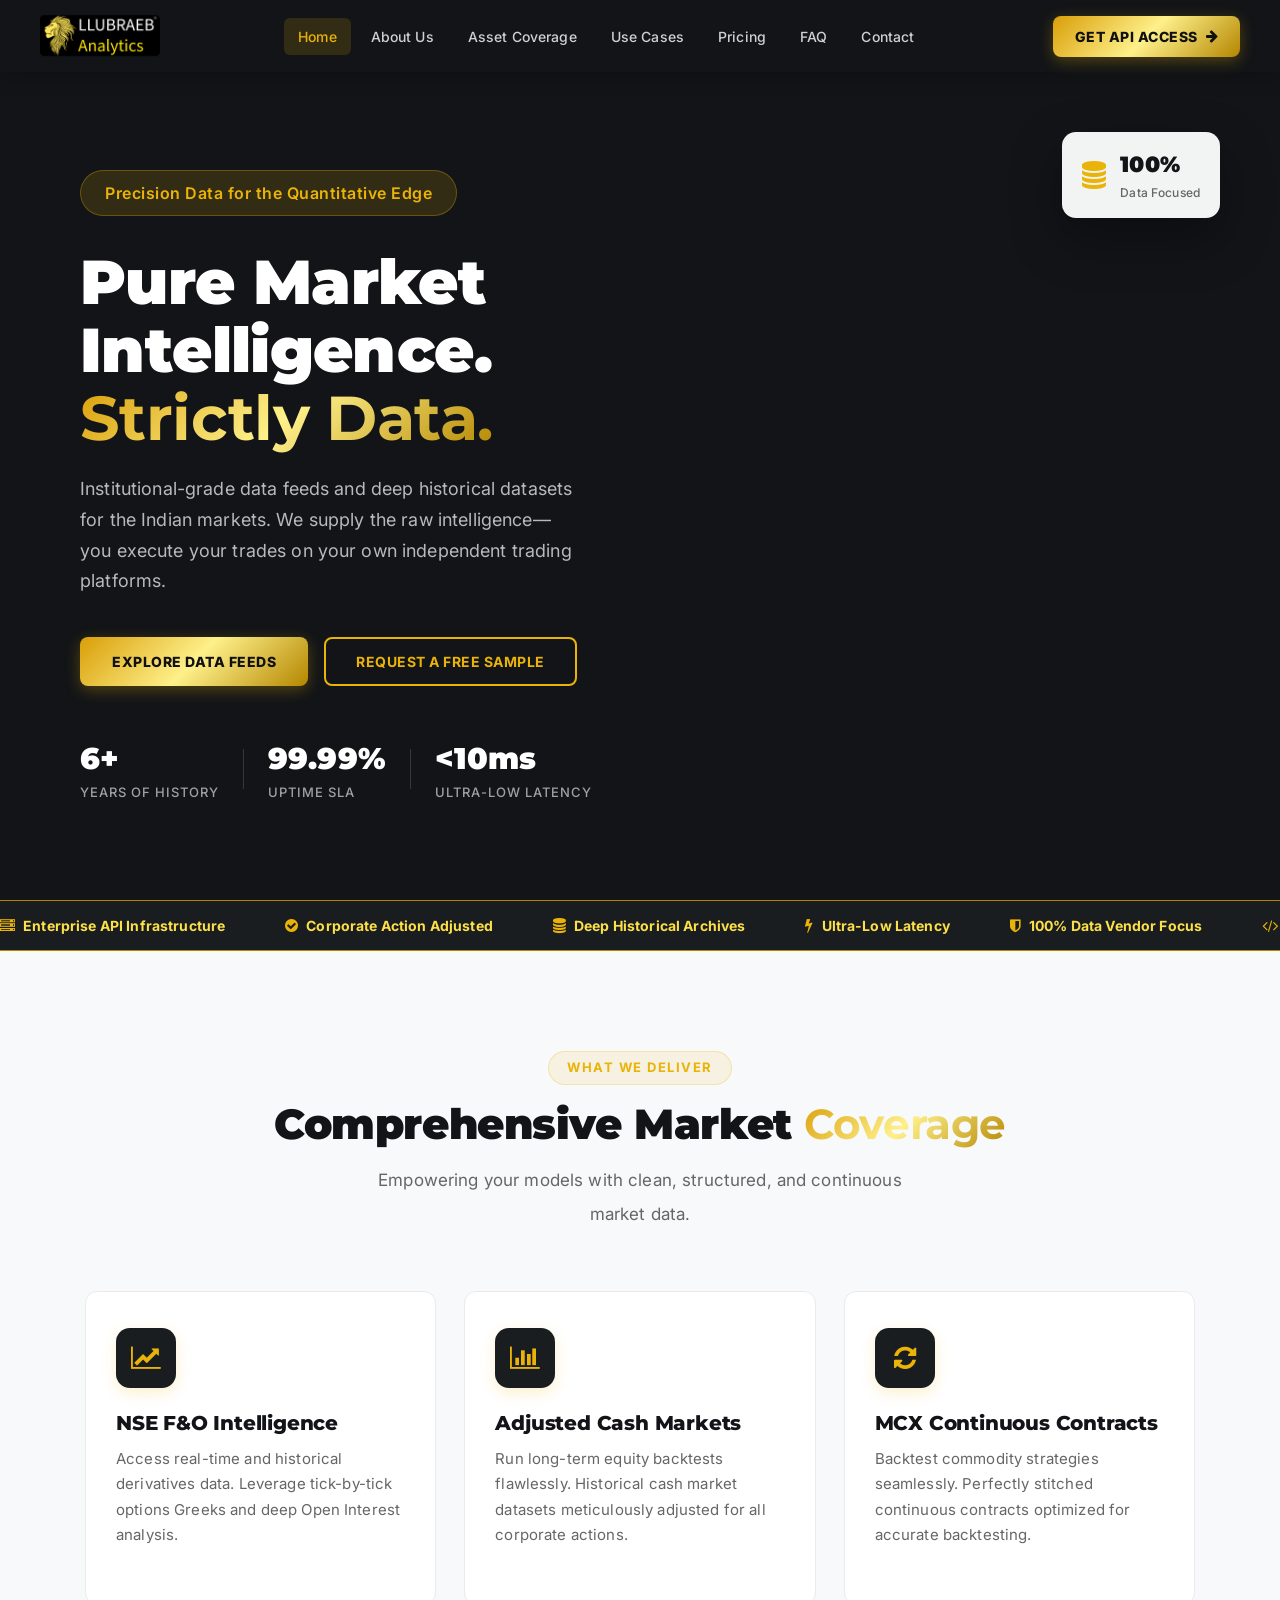
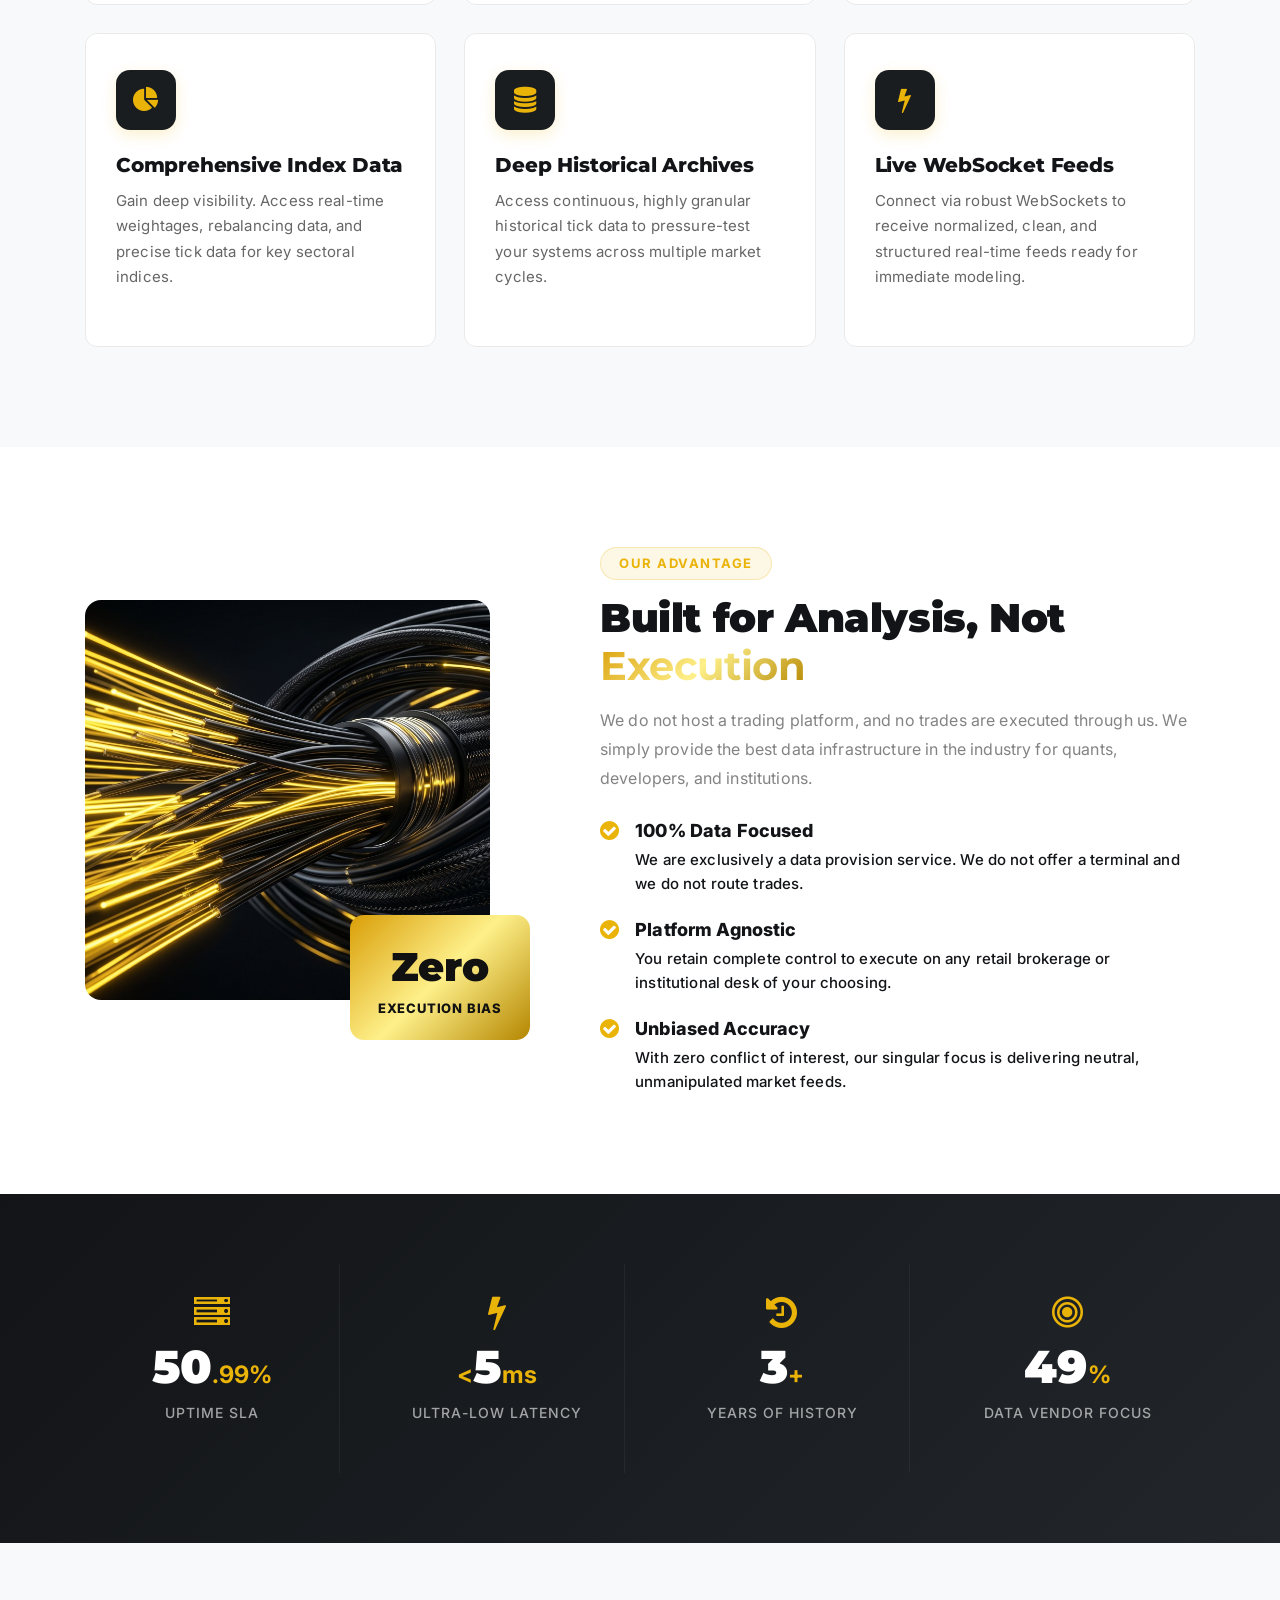
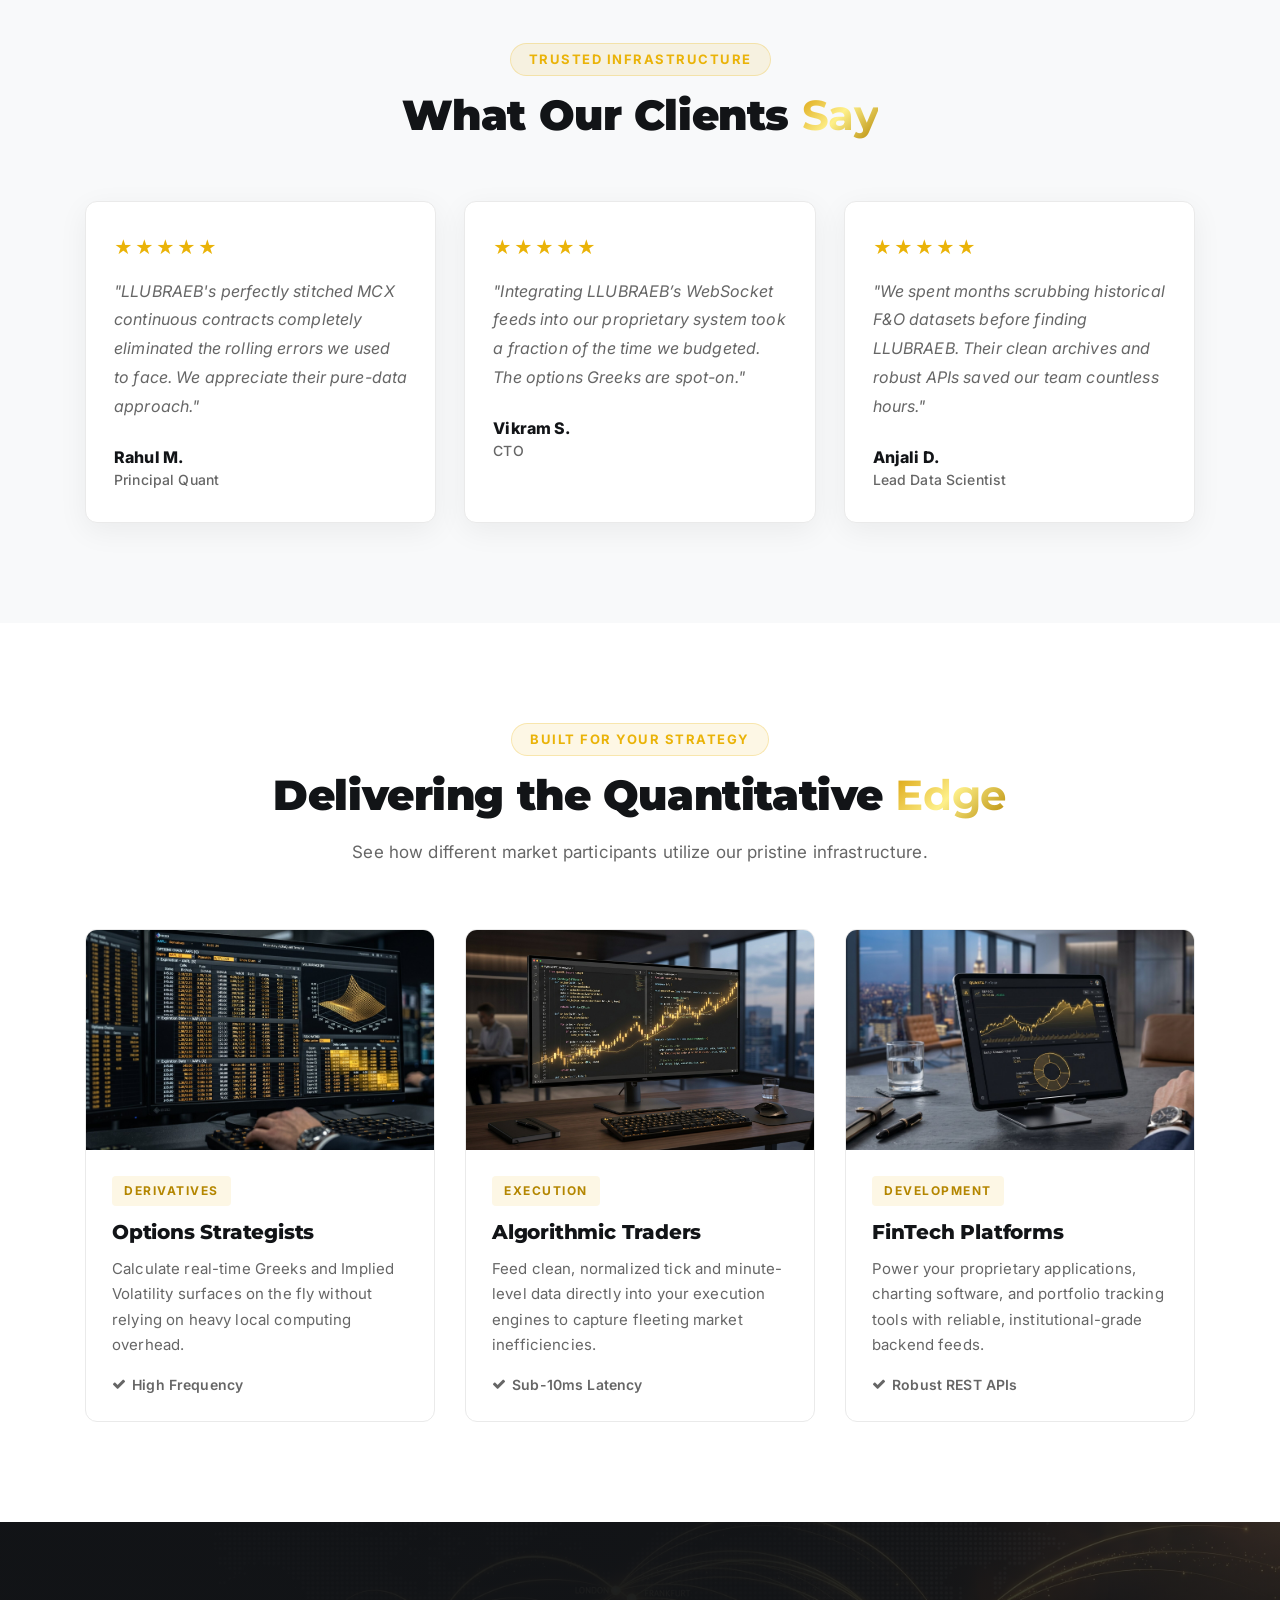
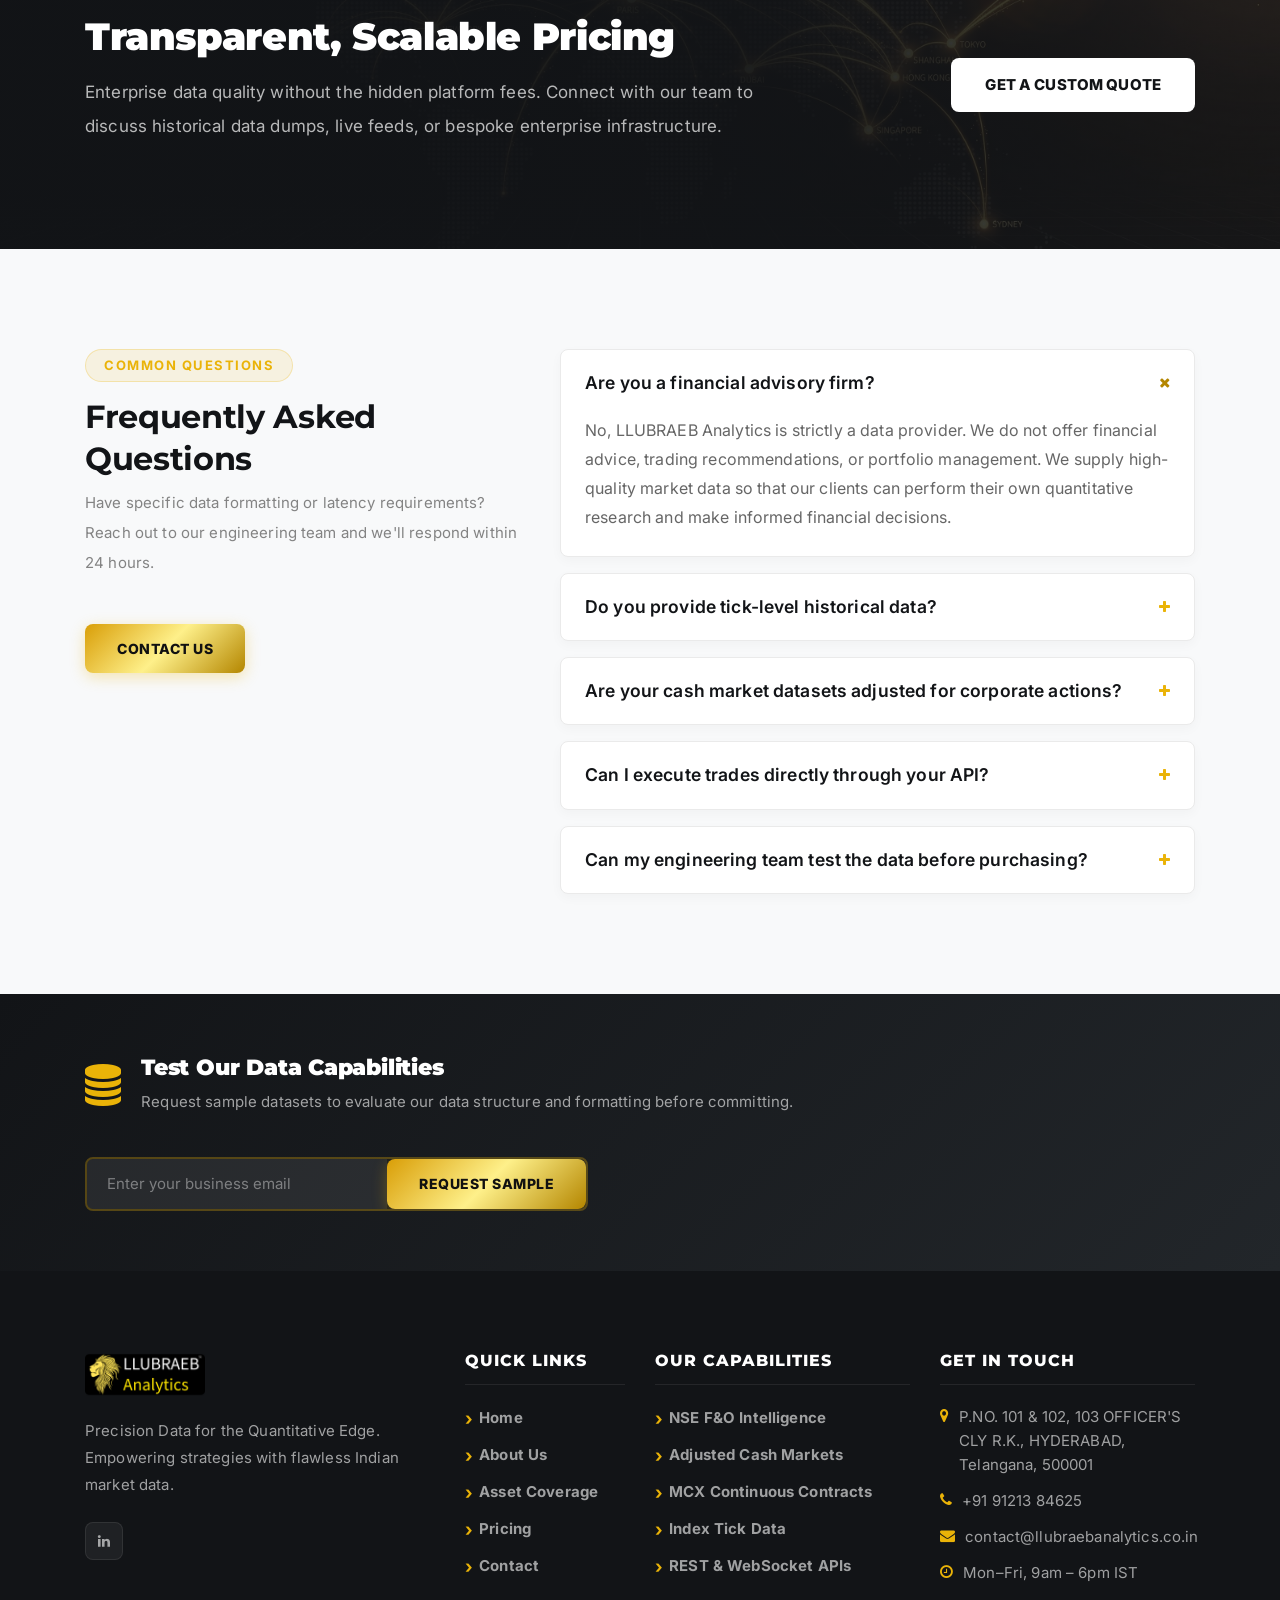
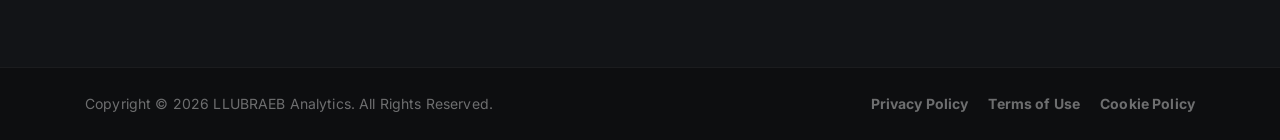
==== commit 70df1a7b: "Update index.html" ====
--- a/index.html
+++ b/index.html
@@ -351,7 +351,7 @@
                     <ul class="ve-footer-contact">
                         <li><i class="fa fa-map-marker"></i> P.NO. 101 & 102, 103 OFFICER'S CLY R.K., HYDERABAD, Telangana, 500001</li>
                         <li><i class="fa fa-phone"></i> +91 91213 84625</li>
-                        <li><i class="fa fa-envelope"></i> contact@llubraebacademy.co.in</li>
+                        <li><i class="fa fa-envelope"></i> contact@llubraebanalytics.co.in</li>
                         <li><i class="fa fa-clock-o"></i> Mon–Fri, 9am – 6pm IST</li>
                     </ul>
                 </div>
@@ -379,4 +379,4 @@
     <script src="js/active.js"></script>
     <script src="js/vaultedge.js"></script>
 </body>
-</html>+</html>
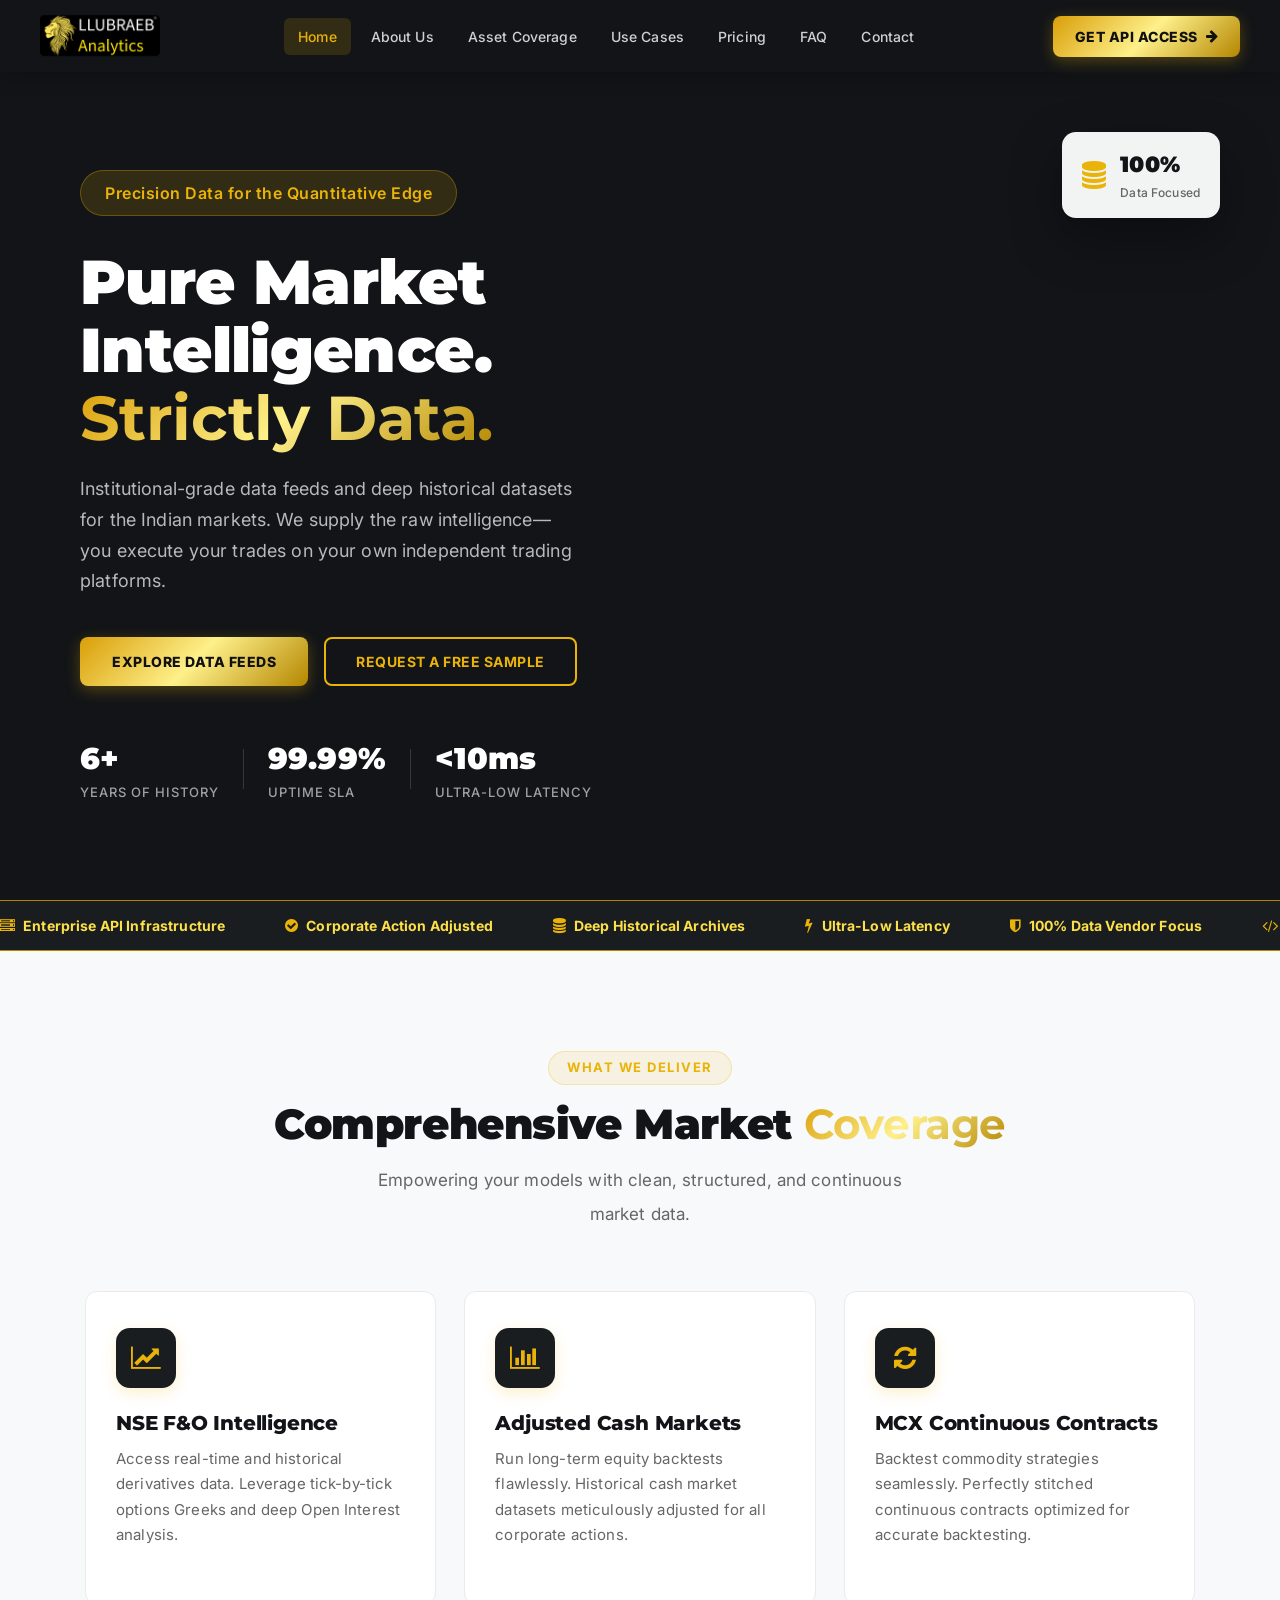
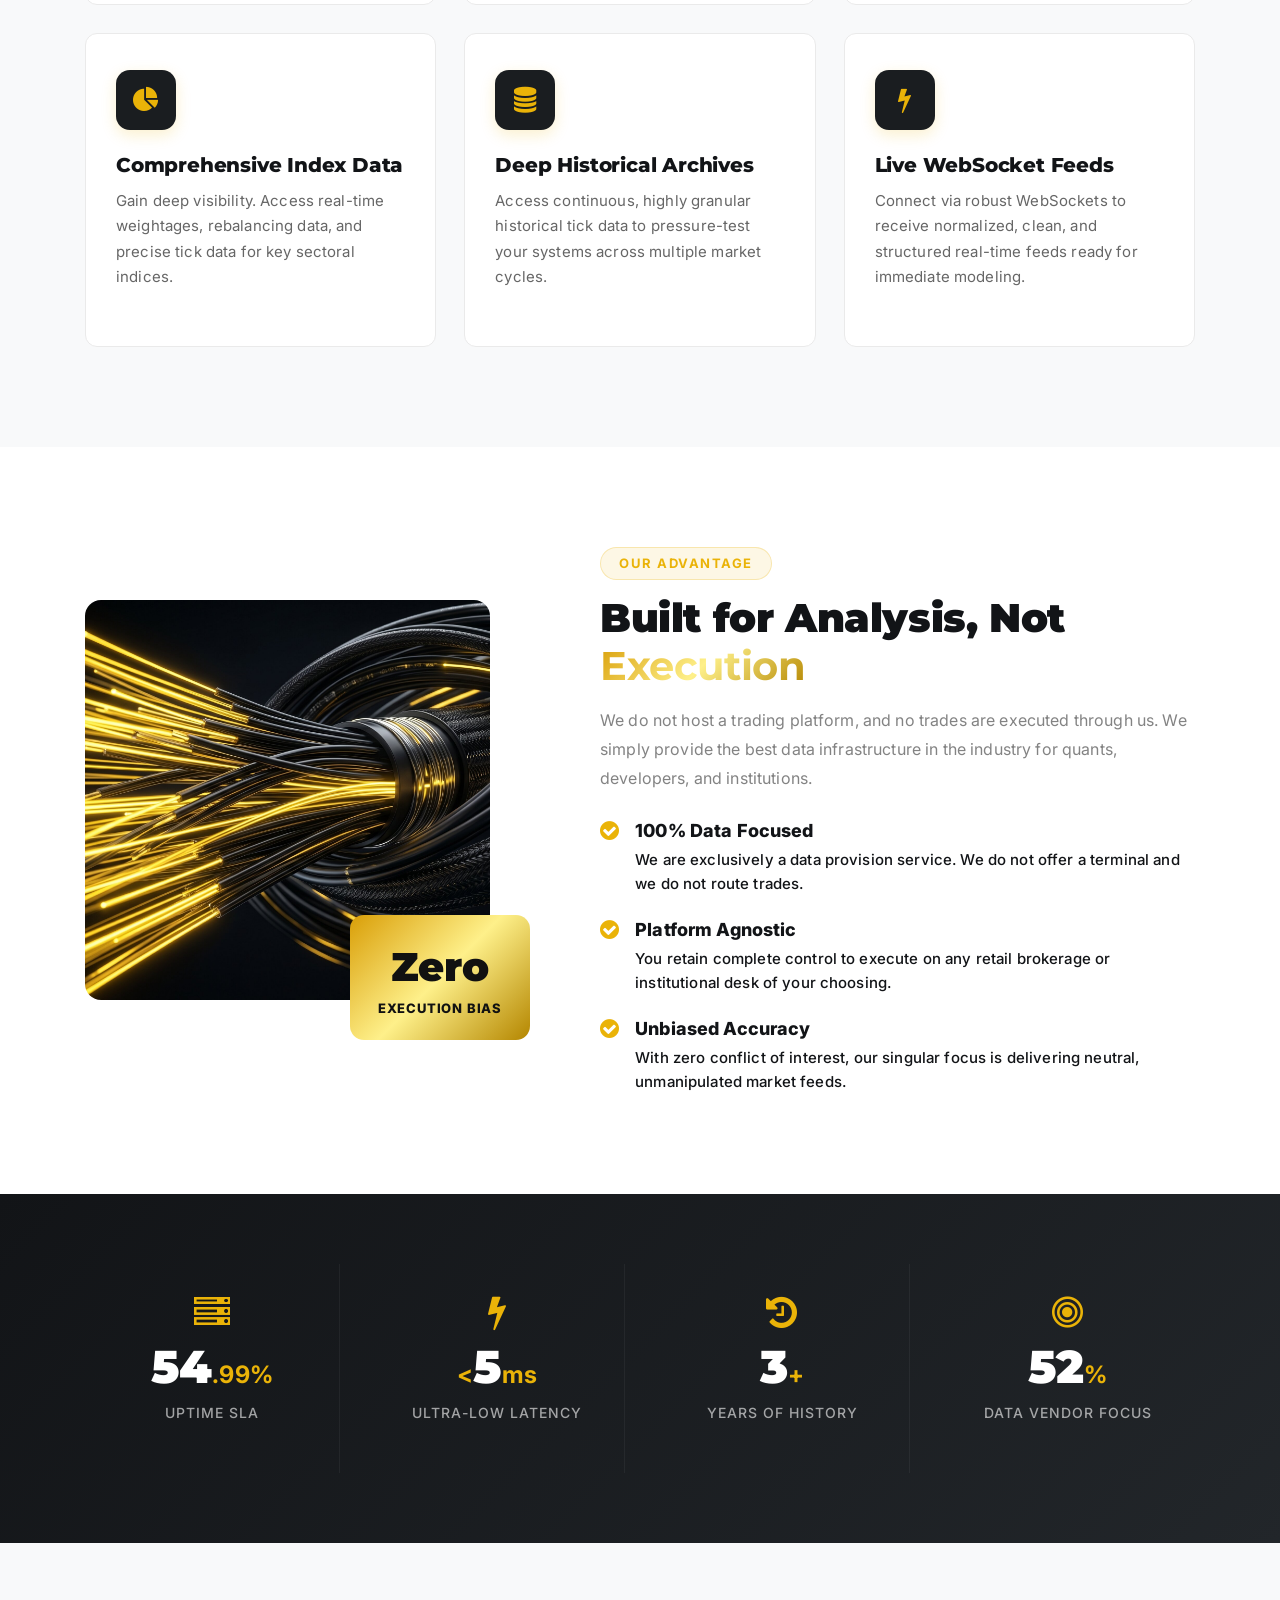
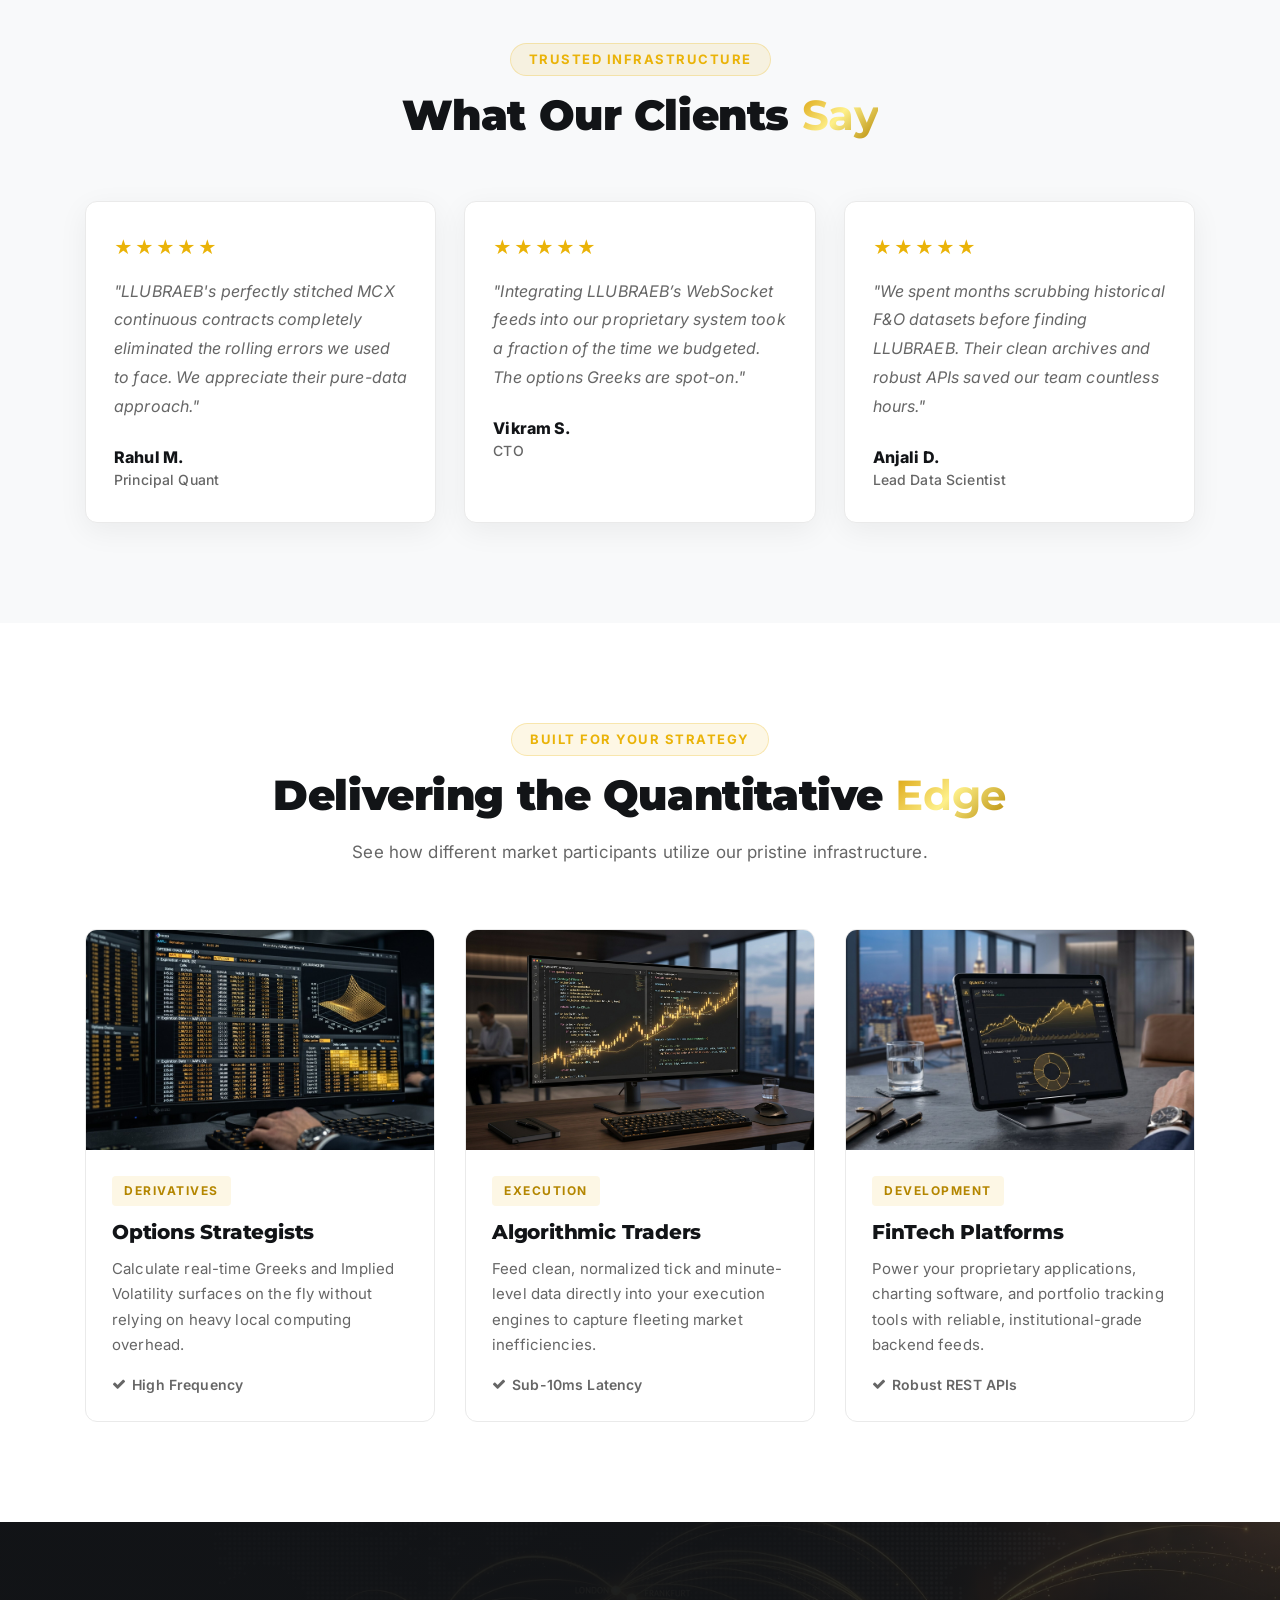
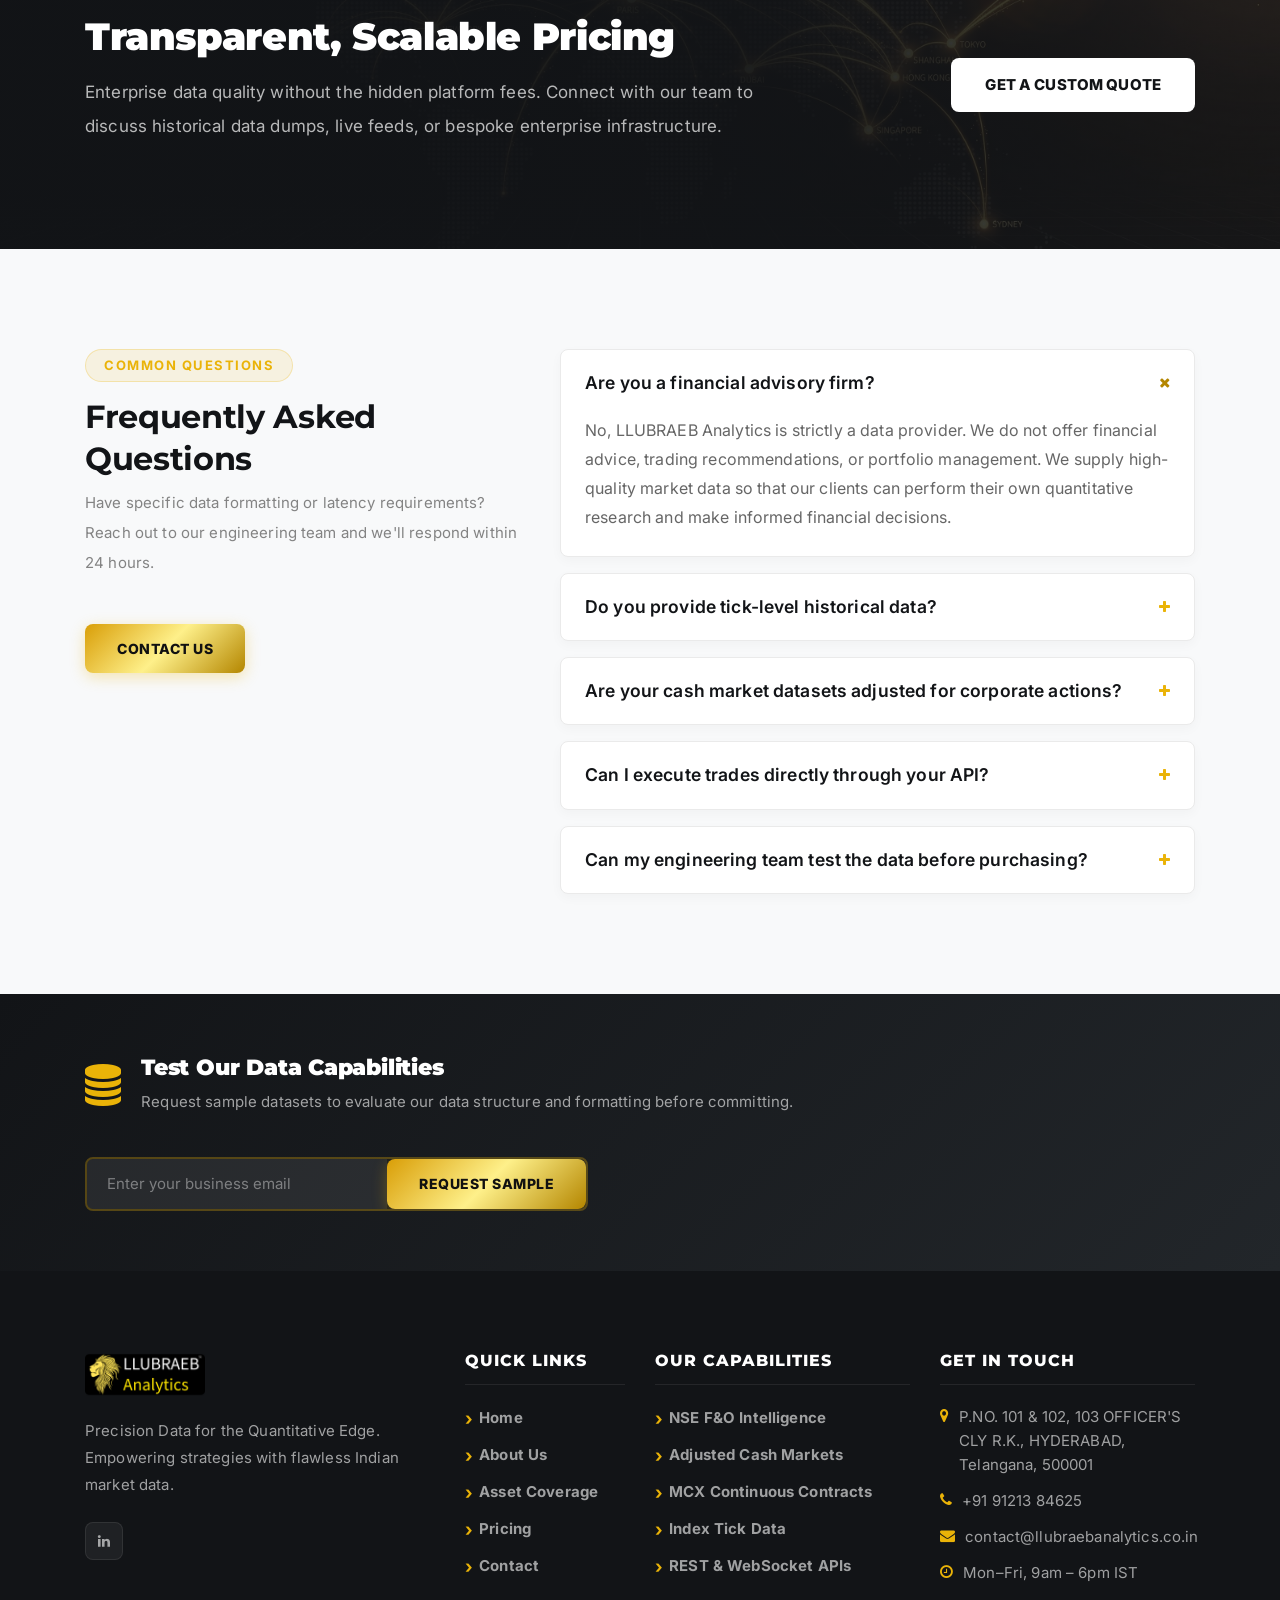
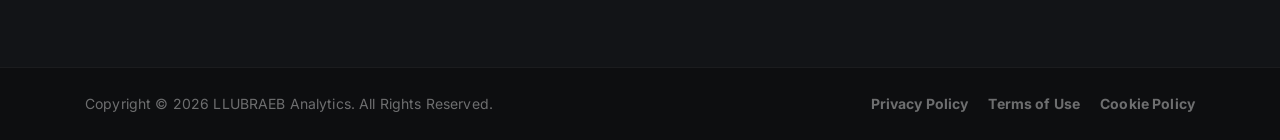
==== commit 049908a4: "Update index.html" ====
--- a/index.html
+++ b/index.html
@@ -2,6 +2,7 @@
 <html lang="en">
 <head>
     <meta charset="UTF-8">
+    <meta http-equiv="Content-Security-Policy" content="upgrade-insecure-requests">
     <meta name="description" content="LLUBRAEB Analytics - Pure Market Intelligence. Institutional-grade data feeds and deep historical datasets for the Indian markets.">
     <meta http-equiv="X-UA-Compatible" content="IE=edge">
     <meta name="viewport" content="width=device-width, initial-scale=1, shrink-to-fit=no">
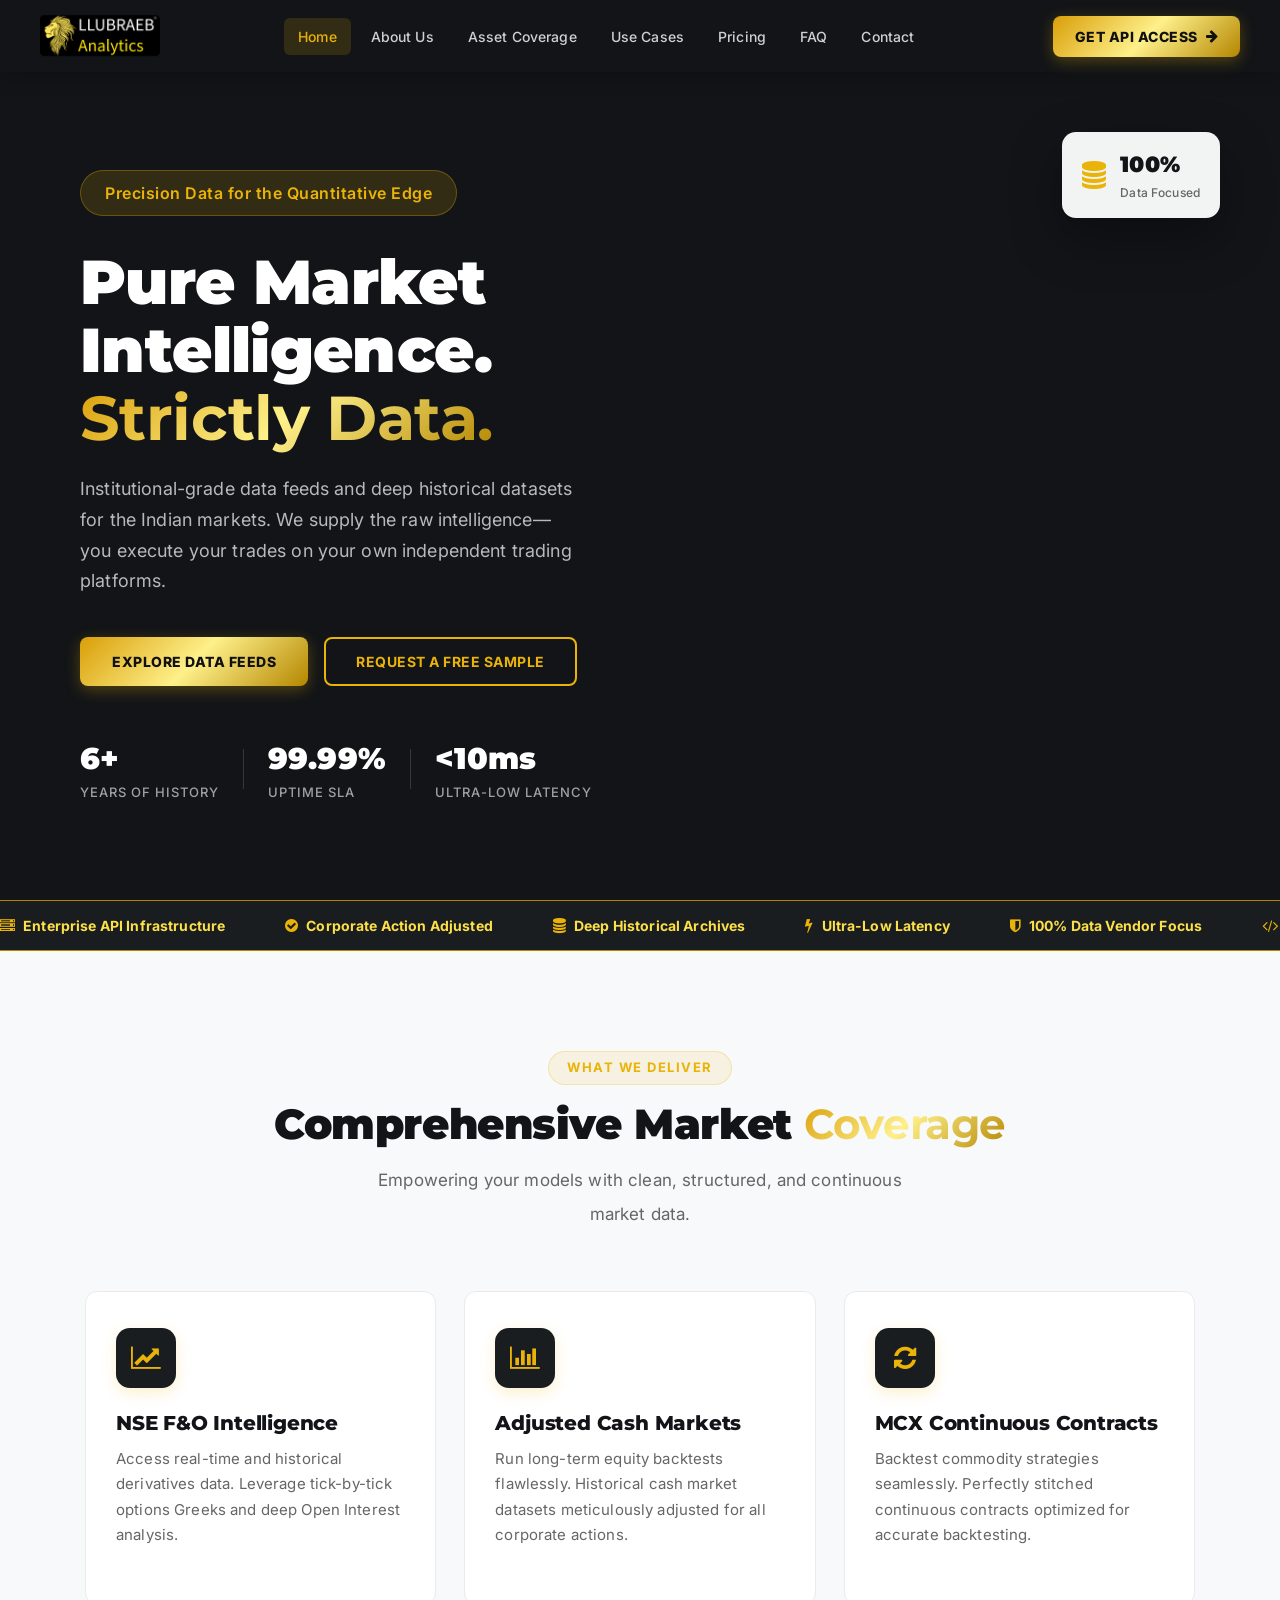
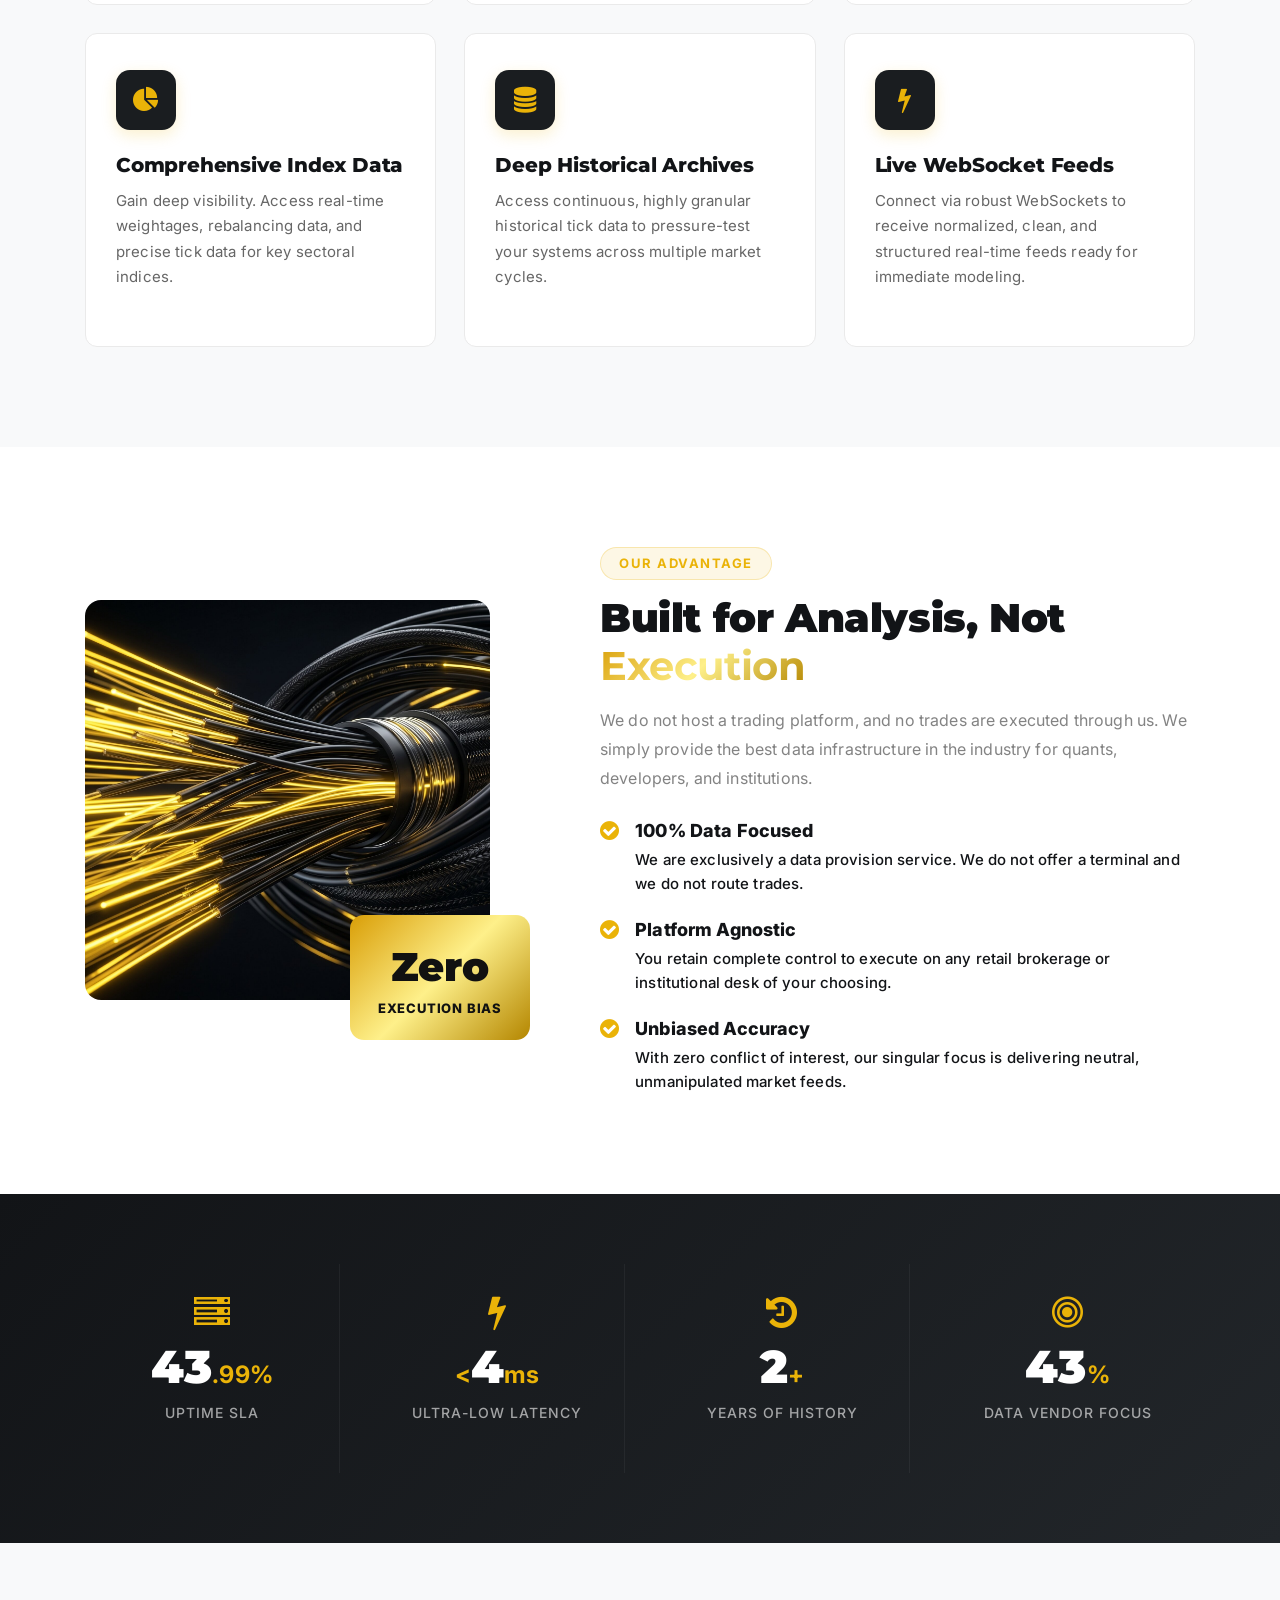
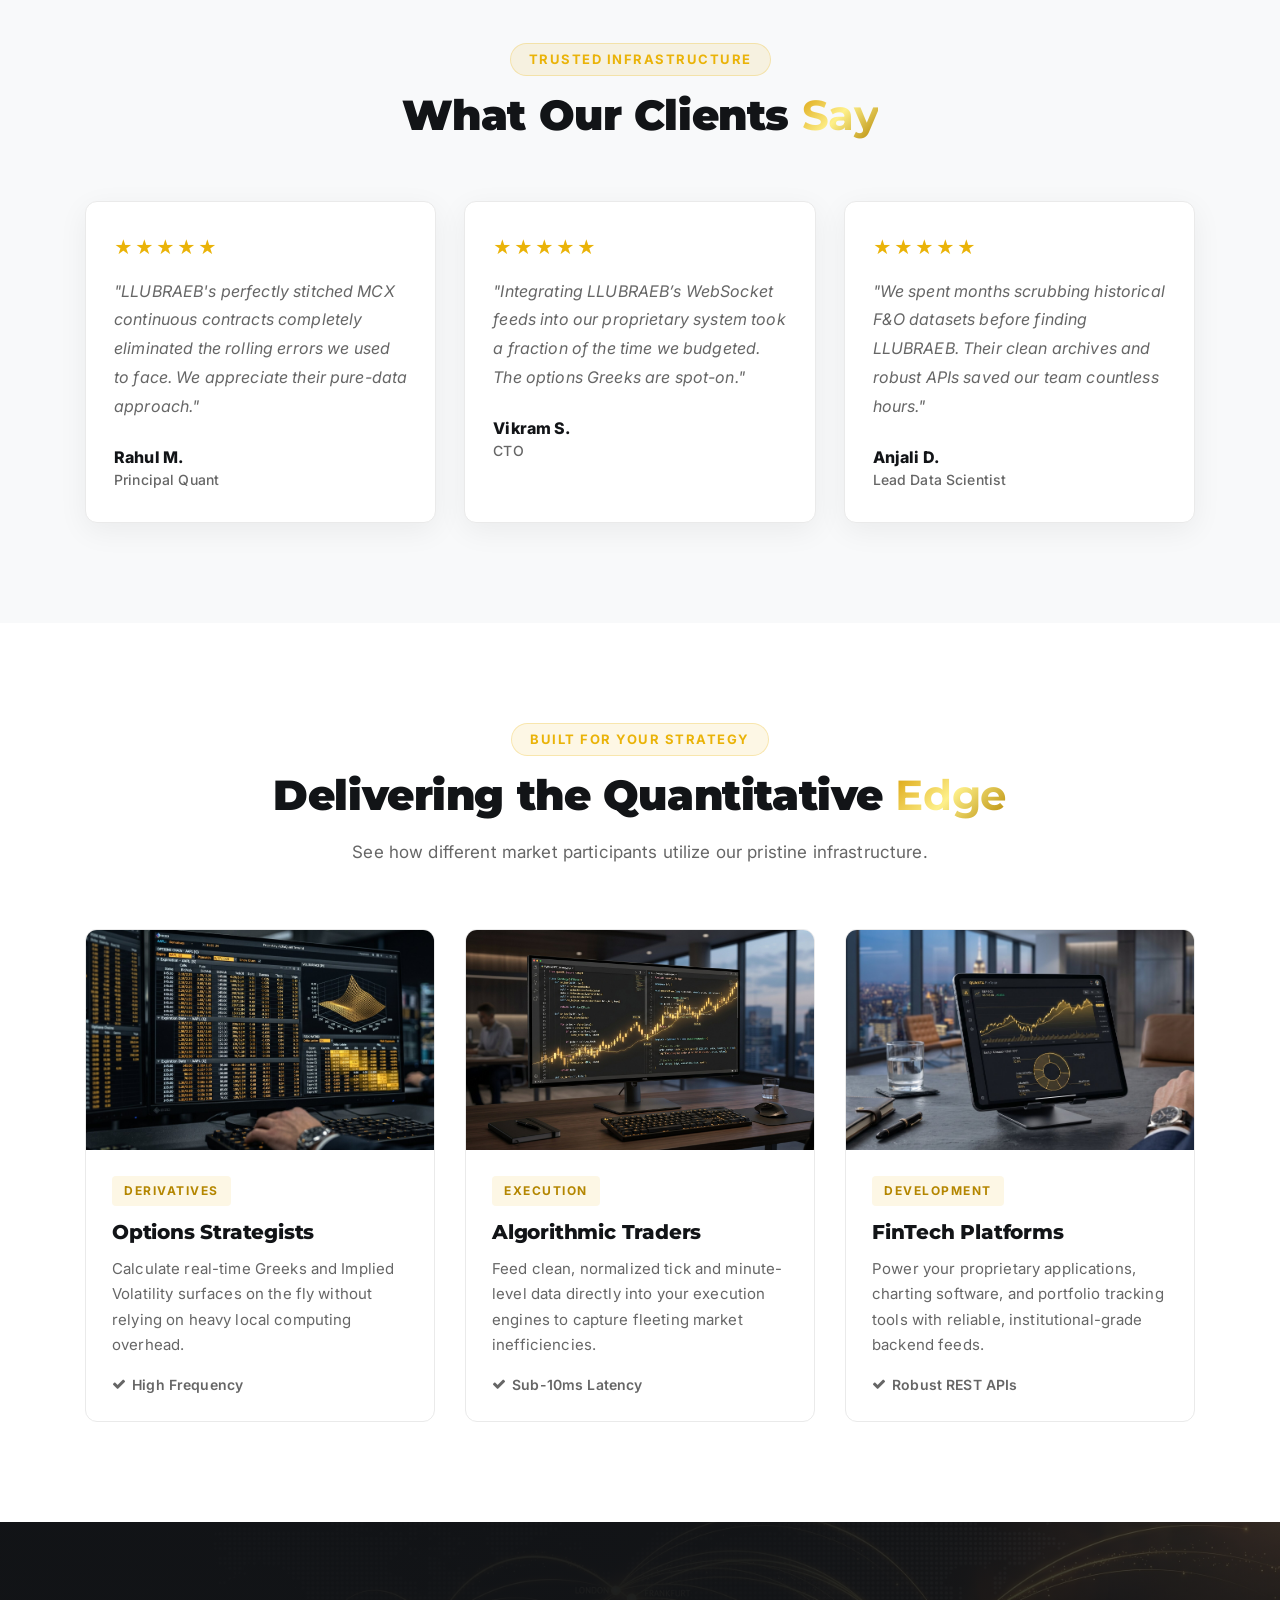
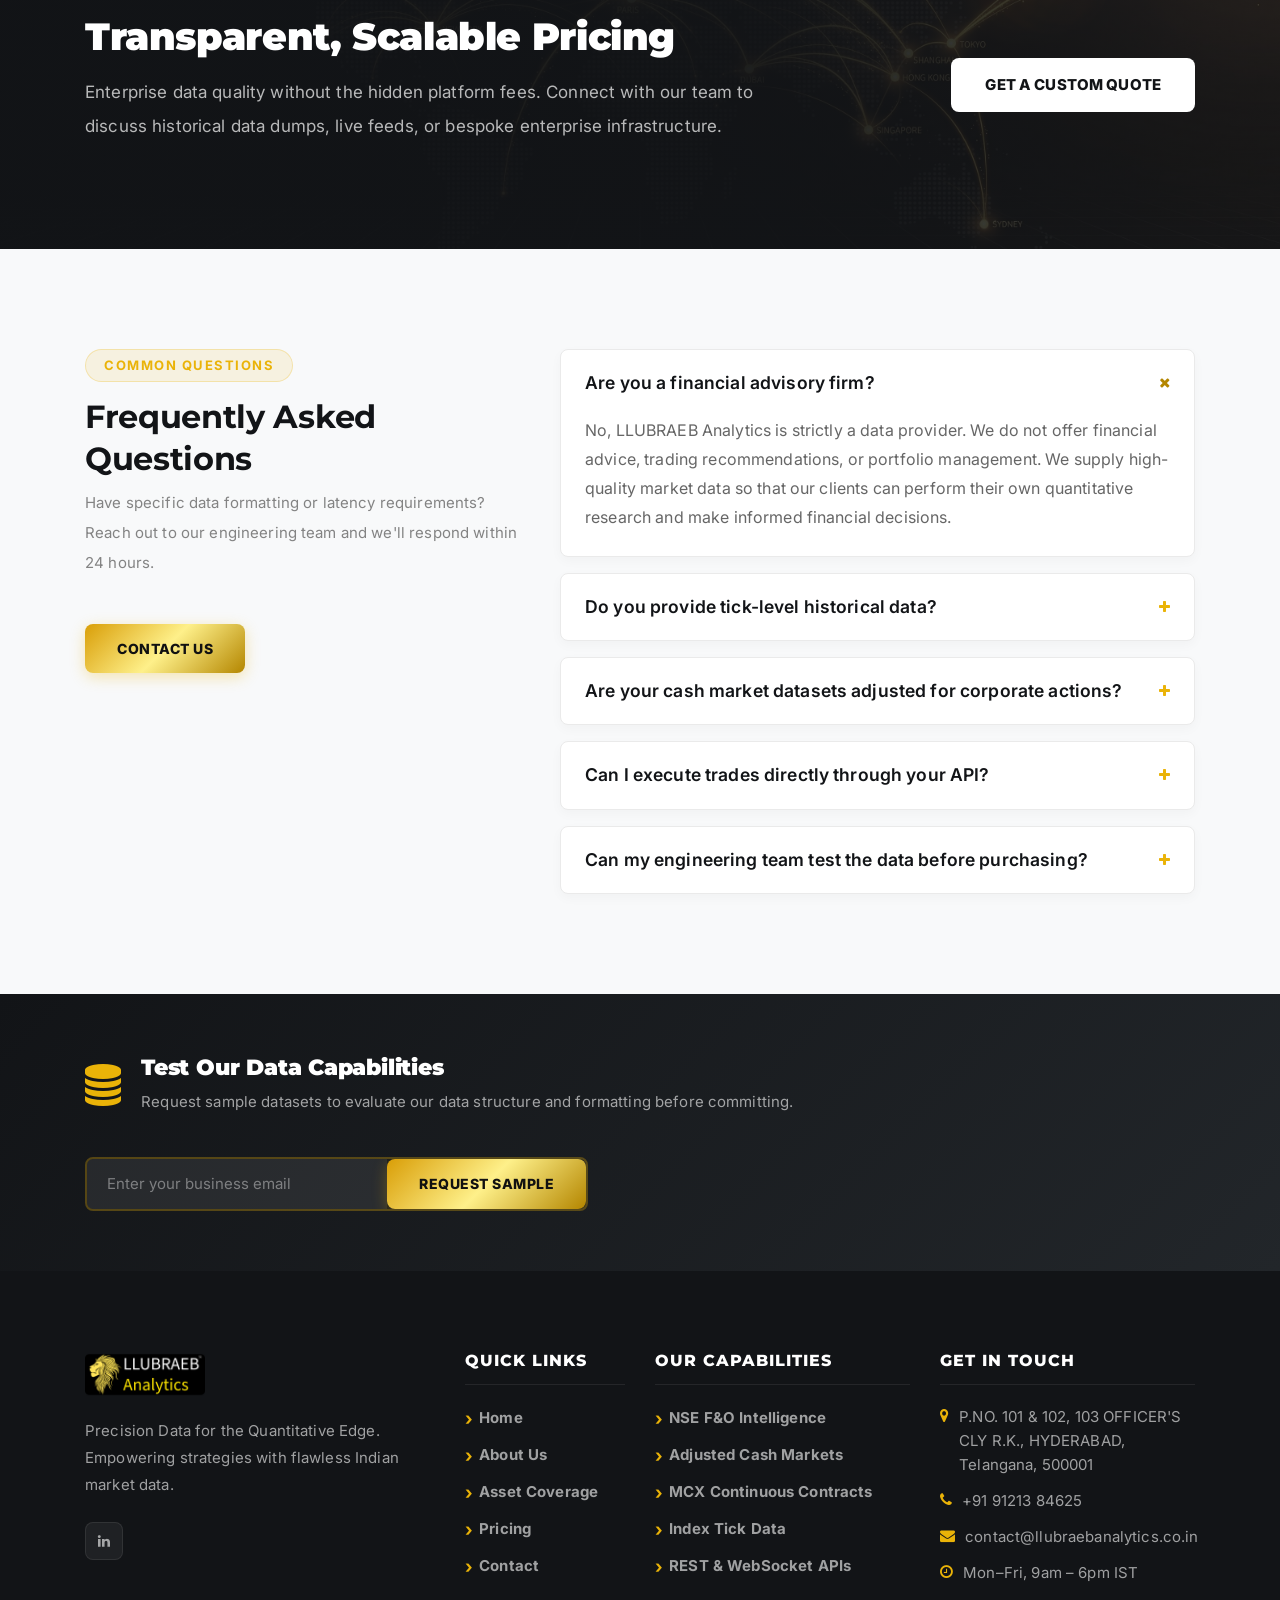
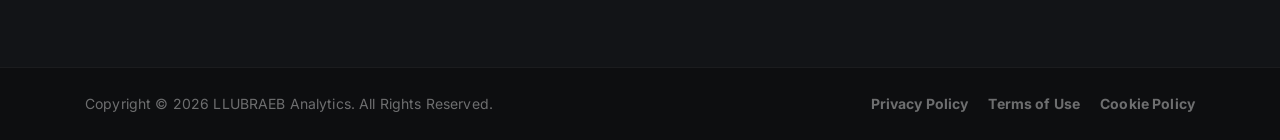
==== commit 4cd21ae6: "Update index.html" ====
--- a/index.html
+++ b/index.html
@@ -2,7 +2,6 @@
 <html lang="en">
 <head>
     <meta charset="UTF-8">
-    <meta http-equiv="Content-Security-Policy" content="upgrade-insecure-requests">
     <meta name="description" content="LLUBRAEB Analytics - Pure Market Intelligence. Institutional-grade data feeds and deep historical datasets for the Indian markets.">
     <meta http-equiv="X-UA-Compatible" content="IE=edge">
     <meta name="viewport" content="width=device-width, initial-scale=1, shrink-to-fit=no">
